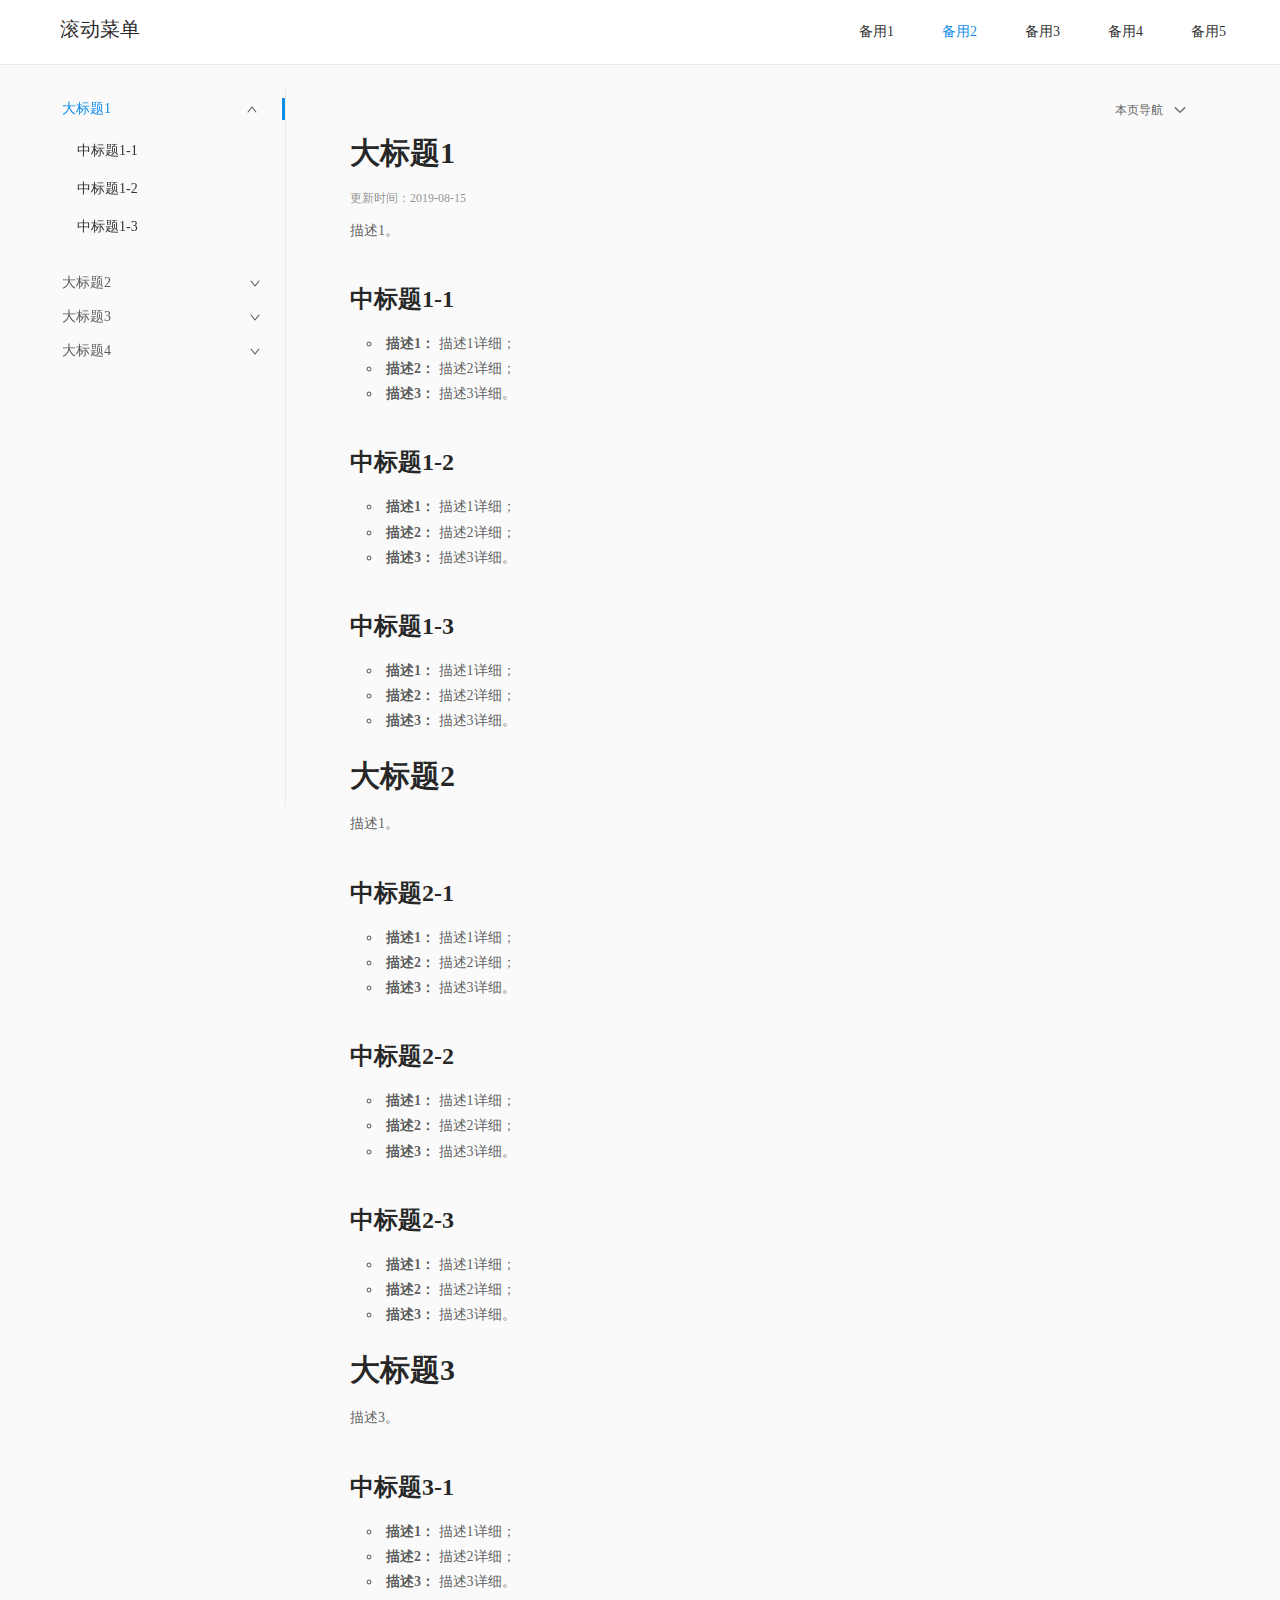
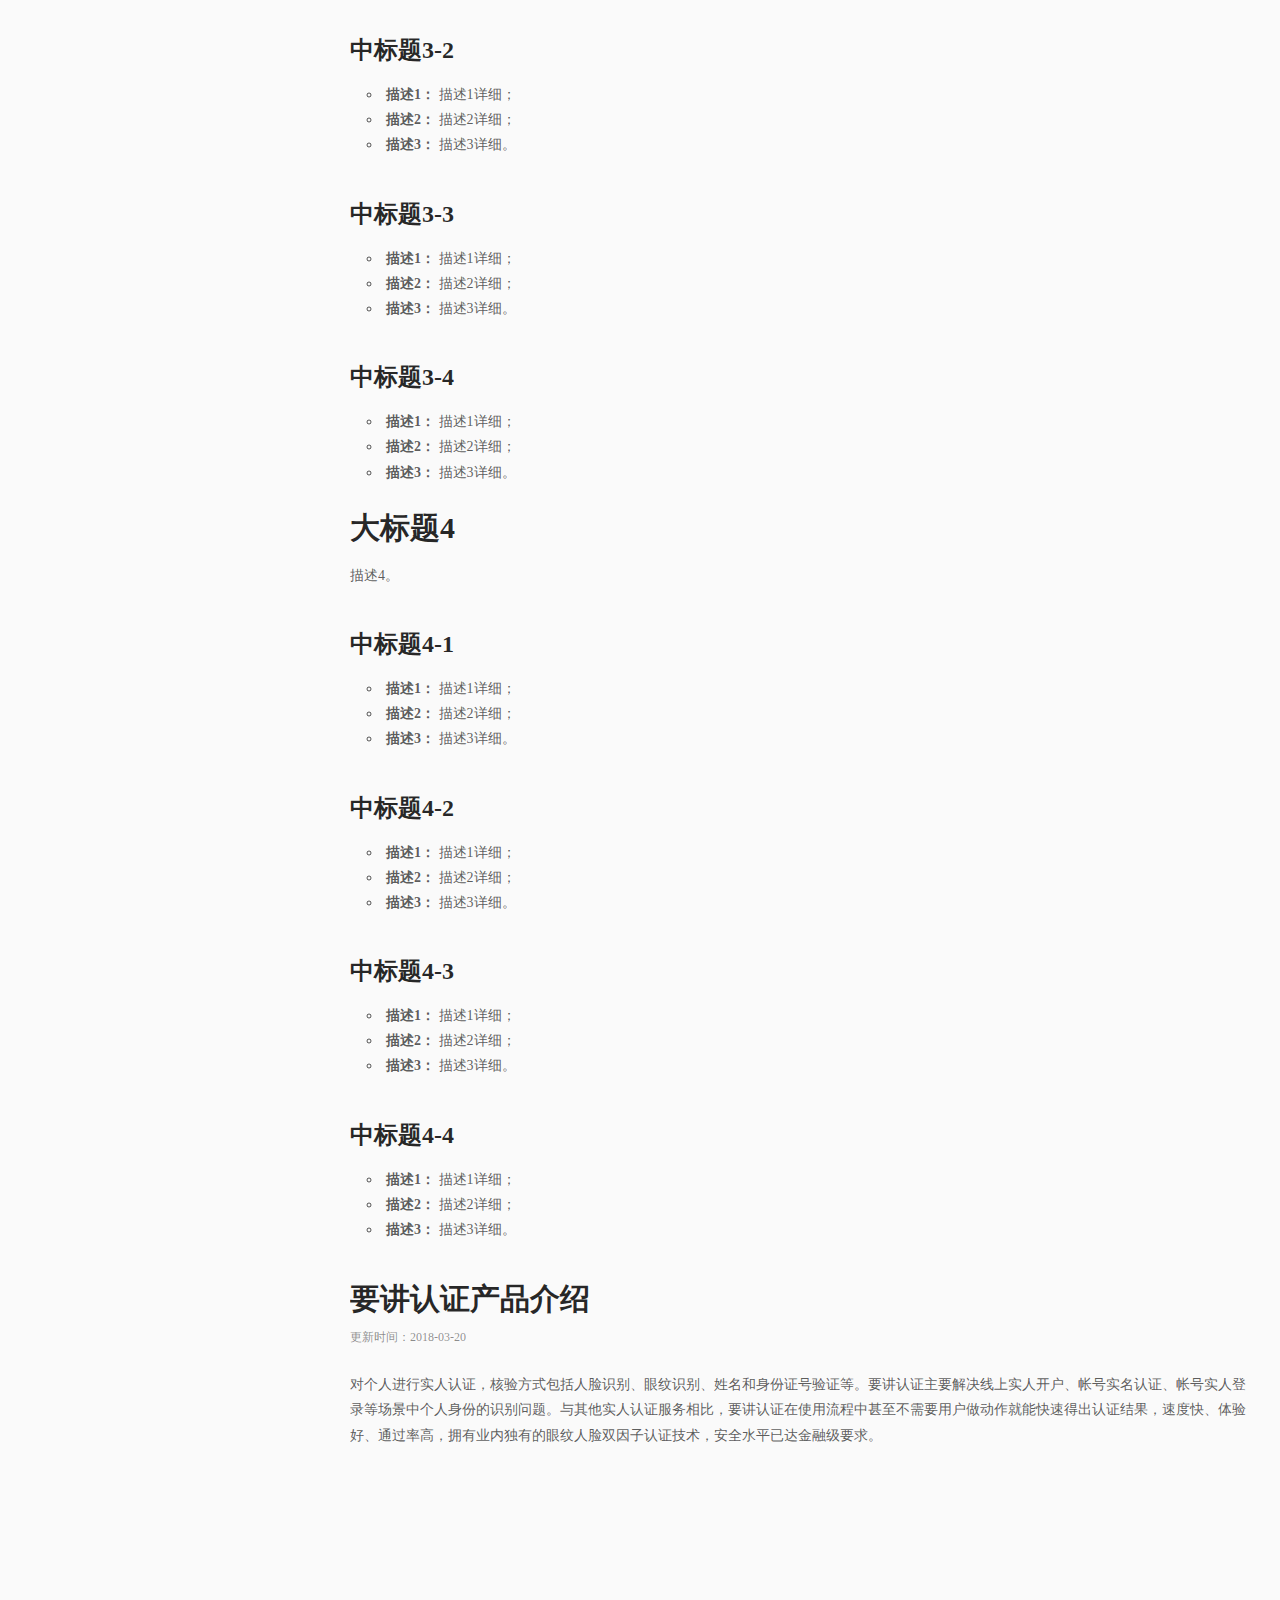
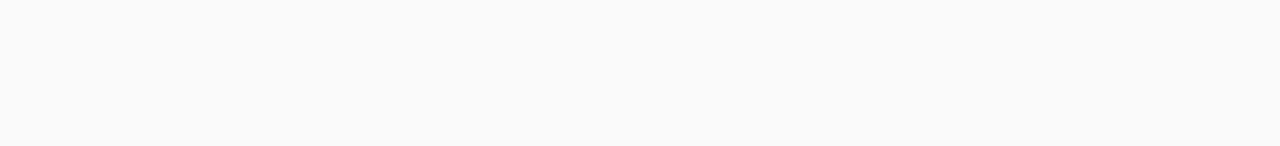
==== 锚点菜单1/index.html @ 1b4e16a3 "init version" ====
<!DOCTYPE html>
<html>

<head>
<meta charset="UTF-8">
<title></title>

<link rel="stylesheet" type="text/css" href="statics/css/style.css" />
<link rel="stylesheet" type="text/css" href="statics/css/amazeui.min.css" />
<link rel="stylesheet" type="text/css" href="statics/css/adjust.css" />

</head>

<body>
<!--顶部导航-->
<div class="page-title-fixed">
	<div class="container">
		<h1 class="logo">
			<a href="#">
				<span class="logo-name">滚动菜单</span>
			</a>
		</h1>
		<ul class="page-menus">
			<li>
				<a href="javascript:;">备用1</a>
			</li>
			<li>
				<a href="javascript:;" class="active">备用2</a>
			</li>
			<li>
				<a href="javascript:;">备用3</a>
			</li>
			<li>
				<a href="javascript:;">备用4</a>
			</li>
			<li>
				<a href="javascript:;">备用5</a>
			</li>
		</ul>
	</div>
</div>
<!--内容-->
<div class="wrapper">
	<div class="container">
		<div class="sidebar-wrapper fixed">
			<div class="sidebar" data-am-scrollspynav="{offsetTop: 120}">
				<ul class="menu-group">
					<li class="menu-item menu-item-1 active" name="p1">
						<a class=" sub-title" href="#p1">大标题1</a>
						<ul>
							<li class="menu-item menu-item-2">
								<a href="#p1-1">中标题1-1</a>
							</li>
							<li class="menu-item menu-item-2">
								<a href="#p1-2">中标题1-2</a>
							</li>
							<li class="menu-item menu-item-2">
								<a href="#p1-3">中标题1-3</a>
							</li>
						</ul>
					</li>

					<li class="menu-item menu-item-1 collapse" name="p2">
						<a class=" sub-title" href="#p2">大标题2</a>
						<ul>
							<li class="menu-item menu-item-2">
								<a href="#p2-1">中标题2-1</a>
							</li>
							<li class="menu-item menu-item-2">
								<a href="#p2-2">中标题2-2</a>
							</li>
							<li class="menu-item menu-item-2">
								<a href="#p2-3">中标题2-3</a>
							</li>
						</ul>
					</li>

					<li class="menu-item menu-item-1 collapse" name="p3">
						<a class=" sub-title" href="#p3">大标题3</a>
						<ul>
							<li class="menu-item menu-item-2">
								<a href="#p3-1">中标题3-1</a>
							</li>
							<li class="menu-item menu-item-2">
								<a href="#p3-2">中标题3-2</a>
							</li>
							<li class="menu-item menu-item-2">
								<a href="#p3-3">中标题3-3</a>
							</li>
							<li class="menu-item menu-item-2">
								<a href="#p3-4">中标题3-4</a>
							</li>
						</ul>
					</li>
					<li class="menu-item menu-item-1 collapse" name="p4">
						<a class=" sub-title" href="#p4">大标题4</a>
						<ul>
							<li class="menu-item menu-item-2">
								<a href="#p4-1">中标题4-1</a>
							</li>
							<li class="menu-item menu-item-2">
								<a href="#p4-2">中标题4-2</a>
							</li>
							<li class="menu-item menu-item-2">
								<a href="#p4-3">中标题4-3</a>
							</li>
							<li class="menu-item menu-item-2">
								<a href="#p4-4">中标题4-4</a>
							</li>
						</ul>
					</li>
				</ul>
			</div>
		</div>

		<div class="main-container">
			<div class="breadcrumb">
				<div class="breadcrumb-anchor">
					<div class="anchor-toc">
						<div class="dropdown-toc">
							<div class="dropdown-trigger">
								<span class="toc-current">本页导航</span>
								<span class="icon-down"></span>
							</div>
							<div class="dropdown-body">
								<ul>
									<li>
										<a href="javascript:;">大标题2</a>
									</li>
									<li class="toc-item-2">
										<a href="javascript:;">中标题2-1</a>
									</li>
									<li class="toc-item-2">
										<a href="javascript:;">中标题2-2</a>
									</li>
									<li class="toc-item-2">
										<a href="javascript:;">中标题2-3</a>
									</li>
									<li>
										<a href="javascript:;">大标题3</a>
									</li>
									<li>
										<a href="javascript:;">大标题4</a>
									</li>
								</ul>
							</div>
						</div>
					</div>
				</div>
			</div>

			<div>
				<span class="markdown" id="p1">
					<h1>
						大标题1
					</h1>
					<span class="metadata">更新时间：2019-08-15</span><p>
					<p>描述1。</p>
					<h2  id="p1-1">中标题1-1</h2>
					<ul>
						<li>
							<strong>描述1：</strong> 描述1详细；
						</li>
						<li>
							<strong>描述2：</strong> 描述2详细；
						</li>
						<li>
							<strong>描述3：</strong> 描述3详细。
						</li>
					</ul>
					<h2 id="p1-2">中标题1-2</h2>
					<ul>
						<li>
							<strong>描述1：</strong> 描述1详细；
						</li>
						<li>
							<strong>描述2：</strong> 描述2详细；
						</li>
						<li>
							<strong>描述3：</strong> 描述3详细。
						</li>
					</ul>
					<h2 id="p1-3">中标题1-3</h2>
					<ul>
						<li>
							<strong>描述1：</strong> 描述1详细；
						</li>
						<li>
							<strong>描述2：</strong> 描述2详细；
						</li>
						<li>
							<strong>描述3：</strong> 描述3详细。
						</li>
					</ul>
				</span>
				<span class="markdown" id="p2">
					<h1>
						<a href="#mao1" class="maodian" id="mao1"></a>大标题2
					</h1>
					<p>描述1。</p>
					<h2 id="p2-1"><a href="#mao2" class="maodian" id="mao2"></a>中标题2-1</h2>
					<ul>
						<li>
							<strong>描述1：</strong> 描述1详细；
						</li>
						<li>
							<strong>描述2：</strong> 描述2详细；
						</li>
						<li>
							<strong>描述3：</strong> 描述3详细。
						</li>
					</ul>
					<h2 id="p2-2"><a href="#mao3" class="maodian" id="mao3"></a>中标题2-2</h2>
					<ul>
						<li>
							<strong>描述1：</strong> 描述1详细；
						</li>
						<li>
							<strong>描述2：</strong> 描述2详细；
						</li>
						<li>
							<strong>描述3：</strong> 描述3详细。
						</li>
					</ul>
					<h2 id="p2-3"><a href="#mao4" class="maodian" id="mao4"></a>中标题2-3</h2>
					<ul>
						<li>
							<strong>描述1：</strong> 描述1详细；
						</li>
						<li>
							<strong>描述2：</strong> 描述2详细；
						</li>
						<li>
							<strong>描述3：</strong> 描述3详细。
						</li>
					</ul>
				</span>
				<span class="markdown" id="p3">
					<h1>
						<a href="#mao5" class="maodian" id="mao5"></a>大标题3
					</h1>
					<p>描述3。</p>
					<h2  id="p3-1">中标题3-1</h2>
					<ul>
						<li>
							<strong>描述1：</strong> 描述1详细；
						</li>
						<li>
							<strong>描述2：</strong> 描述2详细；
						</li>
						<li>
							<strong>描述3：</strong> 描述3详细。
						</li>
					</ul>
					<h2 id="p3-2">中标题3-2</h2>
					<ul>
						<li>
							<strong>描述1：</strong> 描述1详细；
						</li>
						<li>
							<strong>描述2：</strong> 描述2详细；
						</li>
						<li>
							<strong>描述3：</strong> 描述3详细。
						</li>
					</ul>
					<h2 id="p3-3">中标题3-3</h2>
					<ul>
						<li>
							<strong>描述1：</strong> 描述1详细；
						</li>
						<li>
							<strong>描述2：</strong> 描述2详细；
						</li>
						<li>
							<strong>描述3：</strong> 描述3详细。
						</li>
					</ul>
					<h2 id="p3-4">中标题3-4</h2>
					<ul>
						<li>
							<strong>描述1：</strong> 描述1详细；
						</li>
						<li>
							<strong>描述2：</strong> 描述2详细；
						</li>
						<li>
							<strong>描述3：</strong> 描述3详细。
						</li>
					</ul>
				</span>
				<span class="markdown" id="p4">
					<h1>
						<a href="#mao6" class="maodian" id="mao6"></a>大标题4
					</h1>
					<p>描述4。</p>
					<h2  id="p4-1">中标题4-1</h2>
					<ul>
						<li>
							<strong>描述1：</strong> 描述1详细；
						</li>
						<li>
							<strong>描述2：</strong> 描述2详细；
						</li>
						<li>
							<strong>描述3：</strong> 描述3详细。
						</li>
					</ul>
					<h2 id="p4-2">中标题4-2</h2>
					<ul>
						<li>
							<strong>描述1：</strong> 描述1详细；
						</li>
						<li>
							<strong>描述2：</strong> 描述2详细；
						</li>
						<li>
							<strong>描述3：</strong> 描述3详细。
						</li>
					</ul>
					<h2 id="p4-3">中标题4-3</h2>
					<ul>
						<li>
							<strong>描述1：</strong> 描述1详细；
						</li>
						<li>
							<strong>描述2：</strong> 描述2详细；
						</li>
						<li>
							<strong>描述3：</strong> 描述3详细。
						</li>
					</ul>
					<h2 id="p4-4">中标题4-4</h2>
					<ul>
						<li>
							<strong>描述1：</strong> 描述1详细；
						</li>
						<li>
							<strong>描述2：</strong> 描述2详细；
						</li>
						<li>
							<strong>描述3：</strong> 描述3详细。
						</li>
					</ul>
				</span>
				
				
				
				
				
				
				
				
				
				
				
				
				
				
			
			
			<div class="markdown">
				<h1>
					要讲认证产品介绍<span class="metadata">更新时间：2018-03-20</span>
				</h1>
				<p>对个人进行实人认证，核验方式包括人脸识别、眼纹识别、姓名和身份证号验证等。要讲认证主要解决线上实人开户、帐号实名认证、帐号实人登录等场景中个人身份的识别问题。与其他实人认证服务相比，要讲认证在使用流程中甚至不需要用户做动作就能快速得出认证结果，速度快、体验好、通过率高，拥有业内独有的眼纹人脸双因子认证技术，安全水平已达金融级要求。</p>
			</div>
		</div>
	</div>
	
	<!--图片弹窗-->
	<div class="imgtc">
		<img src=""/>
	</div>
	
</div>

<script src="statics/js/jquery-1.11.0.js" type="text/javascript" charset="utf-8"></script>
<script src="statics/js/amazeui.min.js" type="text/javascript" charset="utf-8"></script>
<script type="text/javascript">
	$(function() {
		//左侧菜单
		var h = 0;
		$('.menu-item-1 .sub-title').click(function() {
			var obj = $(this);
			$(this).parent().toggleClass('active collapse');
			$('.menu-item-1').each(function() {
				h += $(this).height();
			})
			//给菜单赋值高度
			$('.sidebar').css({
				"height": h
			});
			h = 0;
			
			$('.menu-item-1').each(function() {
				if(obj.parent().attr("name") != $(this).attr("name")) {
					$(this).removeClass("active");
					$(this).addClass("collapse");
				}
			})
		})
		//右上角鼠标悬浮触发下拉
		$('.dropdown-toc').hover(function() {
			$('.dropdown-body').toggle();
		})
		//滚动监听
		var leg = $('.maodian').length;
		$(window).scroll(function() {
			$('.imgtc').hide(); //滚动后图片放大隐藏
			var sh = $(window).scrollTop()
			//右上悬浮
			sh > 86 ? $('.anchor-toc').addClass('fixed') : $('.anchor-toc').removeClass('fixed');
			//循环遍历锚点
			for(i = 1; i <= leg; i++) {
				if($("#mao" + i).offset().top-140 <= sh) {
					$('.maodian').removeClass('active');
					$('#mao' + i).addClass("active");
					$('.toc-current').text($('#mao'+i).parent().text());
					$('.dropdown-body ul li').removeClass('active').eq(i-1).addClass('active');
				}
				
			}
			sh < 140?$('.toc-current').text("本页导航"):"";
		})
		//右上角点击
		$('.dropdown-body ul li').click(function(){
			var jt = $(this).index();
			$(window).scrollTop($('.maodian').eq(jt).offset().top-140);
		})
		//图片放大
		$('img').click(function(){
			var img = $(this).attr('src');
			$('.imgtc').show().find('img').attr('src',img);
		})
		$('.imgtc').click(function(){
			$(this).toggle();
		})
	})
</script>

</body>

</html>
---- 锚点菜单1/statics/css/style.css ----
@charset "utf-8";

*{margin:0;padding:0;box-sizing:border-box}
body{color:rgba(0,0,0,.65);font-size:14px;line-height:1.8;font-family:"微软雅黑";background:#FAFAFA}
a{text-decoration:none;color:#108EE9}
a:hover{color:#108EE9!important;cursor:pointer}
em{font-style:normal}
ul{list-style:none}
h1,h2,h3,h4,h5,h6{margin-bottom:1em;color:rgba(0,0,0,.85)}
@font-face{font-family:'iconfont';src:url('font/iconfont.woff') format('woff')}
/*顶部导航*/
.page-title-fixed{position:fixed;top:0;background:#FFF;width:100%;z-index:9999;left:0;right:0;border-bottom:1px solid #E9E9E9}
.page-title-fixed .logo{float:left;margin:0;padding:16px 0;height:64px;line-height:26px;font-weight:normal}
.page-title-fixed .logo>a{color:rgba(0,0,0,.85)}
.page-title-fixed .logo-name{margin-left:30px;font-size:20px}
.page-title-fixed .page-menus{float:right;position:relative}
.page-title-fixed .page-menus li{float:left}
.page-title-fixed .page-menus li a{display:block;padding:18px 24px;font-size:14px;line-height:2;color:rgba(0,0,0,.85)}
.page-title-fixed .page-menus li .active{color:#108EE9}
.page-title-fixed .page-menus li .am-active{color:#108EE9}
/*内容*/
.wrapper{padding-top:86px}
.container{
	width:100%;
	/*max-width:1300px;*/
	margin:0 auto;
	padding:0 30px
}
/*左侧菜单*/
.sidebar-wrapper{position:absolute;top:0;z-index:99;width:256px;border-right:1px solid #E9E9E9}
.sidebar-wrapper.fixed{position:fixed;top:86px;height:80%;overflow-y:auto}
.sidebar{padding:0}
.sidebar .menu-group{margin-left:-12px}
.menu-item{padding-left:44px;font-size:14px;line-height:28px}
.menu-item .sub-title{position:relative;padding-right:64px;margin:4px 0;font-size:14px;font-weight:normal;color:rgba(0,0,0,.65);white-space:nowrap;overflow:hidden;text-overflow:ellipsis;cursor:pointer}
.menu-item .sub-title:after{content:'\ee4e';font-family:"iconfont";font-size:12px;line-height:1;color:#555;position:absolute;top:50%;right:44px;margin-top:-6px;transform:rotate(180deg);transition:all .15s ease}
.menu-item.collapse .sub-title:after{margin-top:-5px;transform:rotate(0)}
.menu-item .sub-title:hover:after{color:#108EE9}
.menu-item .active{color:#108EE9;border-right:3px solid #108EE9}
.menu-item .am-active{color:#108EE9;border-right:3px solid #108EE9}
.menu-item a{padding-right:36px;font-size:14px;line-height:22px;display:block;color:inherit}
.menu-item .sub-title{margin:0;padding-right:36px}
.menu-item .sub-title:after{right:24px}
.menu-item-1{padding-top:12px}
.menu-item-1 ul{display:none;margin-top:12px}
.menu-item-1.active ul{display:block}
.menu-item-1.am-active ul{display:block}
.menu-item-2{padding-top:8px;padding-bottom:8px;padding-left:15px;font-size:14px;line-height:28px}
.main-container{position:relative;margin-left:256px;padding:0 0 0 64px}
/*右侧上面的面包屑*/
.breadcrumb{position:relative;z-index:9;top:0;right:0;left:0;height:48px;background:none;font-size:14px;line-height:48px;color:rgba(0,0,0,.45)}
@media screen and (max-width: 2000px) {
	.breadcrumb .anchor-toc{float:left;width:100%;text-align:right;position:absolute;top:0px;margin-left: -64px;background-color:transparent}
}
@media screen and (max-width: 1000px) {
	.breadcrumb .anchor-toc{width:80%;text-align:right;position:fixed;top:65px;background-color:rgba(250,250,250,0.95)}
}
.breadcrumb .anchor-toc.fixed{width:80%;text-align:right;position:fixed;top:65px;background-color:rgba(250,250,250,0.95)}
/*面包屑下拉*/
.dropdown-toc{position:relative;float:right;width:240px}
.dropdown-toc .dropdown-trigger{padding-right:0;position:relative;display:inline-block;font-size:12px;color:rgba(0,0,0,0.65);cursor:pointer;line-height:30px;color:rgba(0,0,0,0.65);font-size:12px}
.dropdown-toc .dropdown-trigger .toc-current{display:inline-block;vertical-align:top;overflow:hidden;text-overflow:ellipsis;white-space:nowrap;max-width:200px;margin-right:8px}
.dropdown-toc .dropdown-trigger .icon-down{display:inline-block;vertical-align:middle;width:12px;height:14px;background:url(../images/arrow.svg) 0% 0% / 100% no-repeat;opacity:0.6}
.dropdown-toc .dropdown-body{position:absolute;z-index:6;top:100%;right:0px;background-color:rgb(255,255,255);width:100%;min-width:160px;border:1px solid rgb(231,231,231);box-shadow:rgba(0,0,0,0.1) 0px 1px 3px;padding:10px 0px;max-height:300px;overflow:auto;text-align:left;display:none}
.dropdown-toc .dropdown-body li a{display:block;padding:0px 16px;font-size:12px;line-height:24px;color:rgba(0,0,0,0.65);white-space:nowrap;max-width:240px;overflow:hidden;text-overflow:ellipsis}
.dropdown-toc .dropdown-body li.toc-item-2 a{padding:0px 16px 0px 32px}
.dropdown-toc .dropdown-body li.active a{color:#108EE9}
.dropdown-toc .dropdown-body li.am-active a{color:#108EE9}
/*右侧主体内容*/
.markdown{padding:14px 0;min-height:480px;overflow:hidden;font-size:14px;line-height:1.8;color:rgba(0,0,0,.65)}
.markdown>h1{margin-top:0px;font-size:30px;line-height:38px}
.markdown .metadata{display:block;float:none;text-align:left;font-size:12px;color:rgba(0,0,0,.45);font-weight:normal}
.markdown h2{margin-top:40px;font-size:24px;line-height:32px}
.markdown h3{margin-top:32px;font-size:16px;line-height:24px}
.markdown h6{color:rgba(0,0,0,.65)}
.markdown p{margin:0 0 8px;color:rgba(0,0,0,.65)}
.markdown ul{margin-left:16px;margin-bottom:24px}
.markdown ul>li{list-style:circle}
.markdown>ul li{margin-left:16px;padding-left:4px}
.markdown>ul li>p{margin:8px 0}
.markdown img{display:block;max-width:100%;height:auto;cursor:zoom-in;margin:8px 0 16px}
.miniapp-wrapper .markdown img{max-width:600px;border:6px solid #F7F7F7;border-radius:4px}
.markdown table{border-collapse:collapse;border-spacing:0;empty-cells:show;vertical-align:top;width:100%;overflow-x:auto;overflow-y:hidden;-webkit-overflow-scrolling:touch;margin:12px 0 24px}
.markdown table td{padding:8px 12px;font-size:12px;text-align:left;word-break:break-word;word-wrap:break-word;min-width:100px}
.markdown table tbody td{border:1px solid #F0F3F6}
/*图片弹窗*/
.imgtc{position: fixed;width: 100%;height: 100%;overflow: hidden;text-align: center;top: 66px;left: 0;display: none;z-index: 111;background: rgba(255,255,255,.8);}
.imgtc img{width: auto;max-width: 100%;height: auto;position: absolute;left: 50%;top: 50%;transform: translate(-50%,-50%);}
---- 锚点菜单1/statics/css/adjust.css ----
body {
	font-family: "微软雅黑";
	background: #FAFAFA;
	font-size: 14px;
}

ol, ul {
    padding-left: 0px;
}

*+address, *+blockquote, *+dl, *+fieldset, *+figure, *+hr, *+ol, *+p, *+pre, *+ul {
    margin-top: 0px;
}

address, blockquote, dl, fieldset, figure, hr, ol, p, pre, ul {
    margin: 0px;
}

a:focus, a:hover {
    color: black;
}
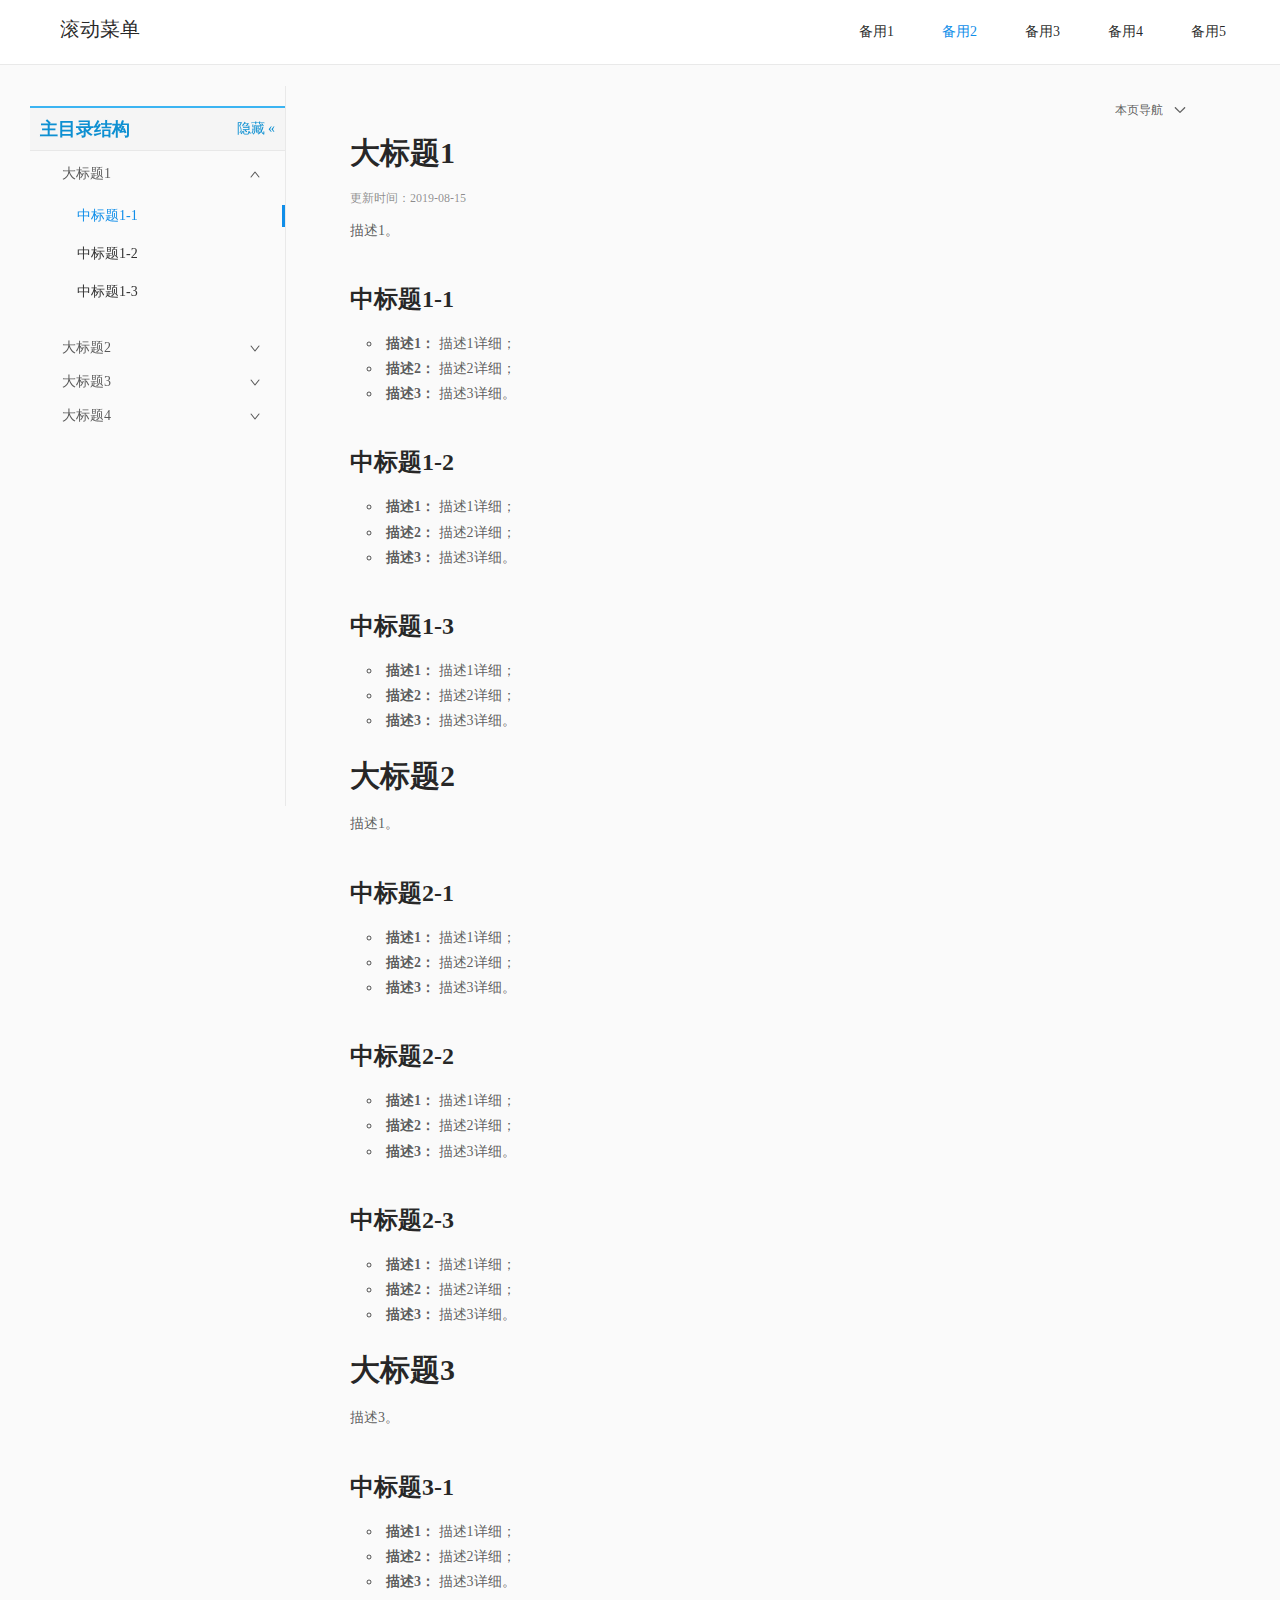
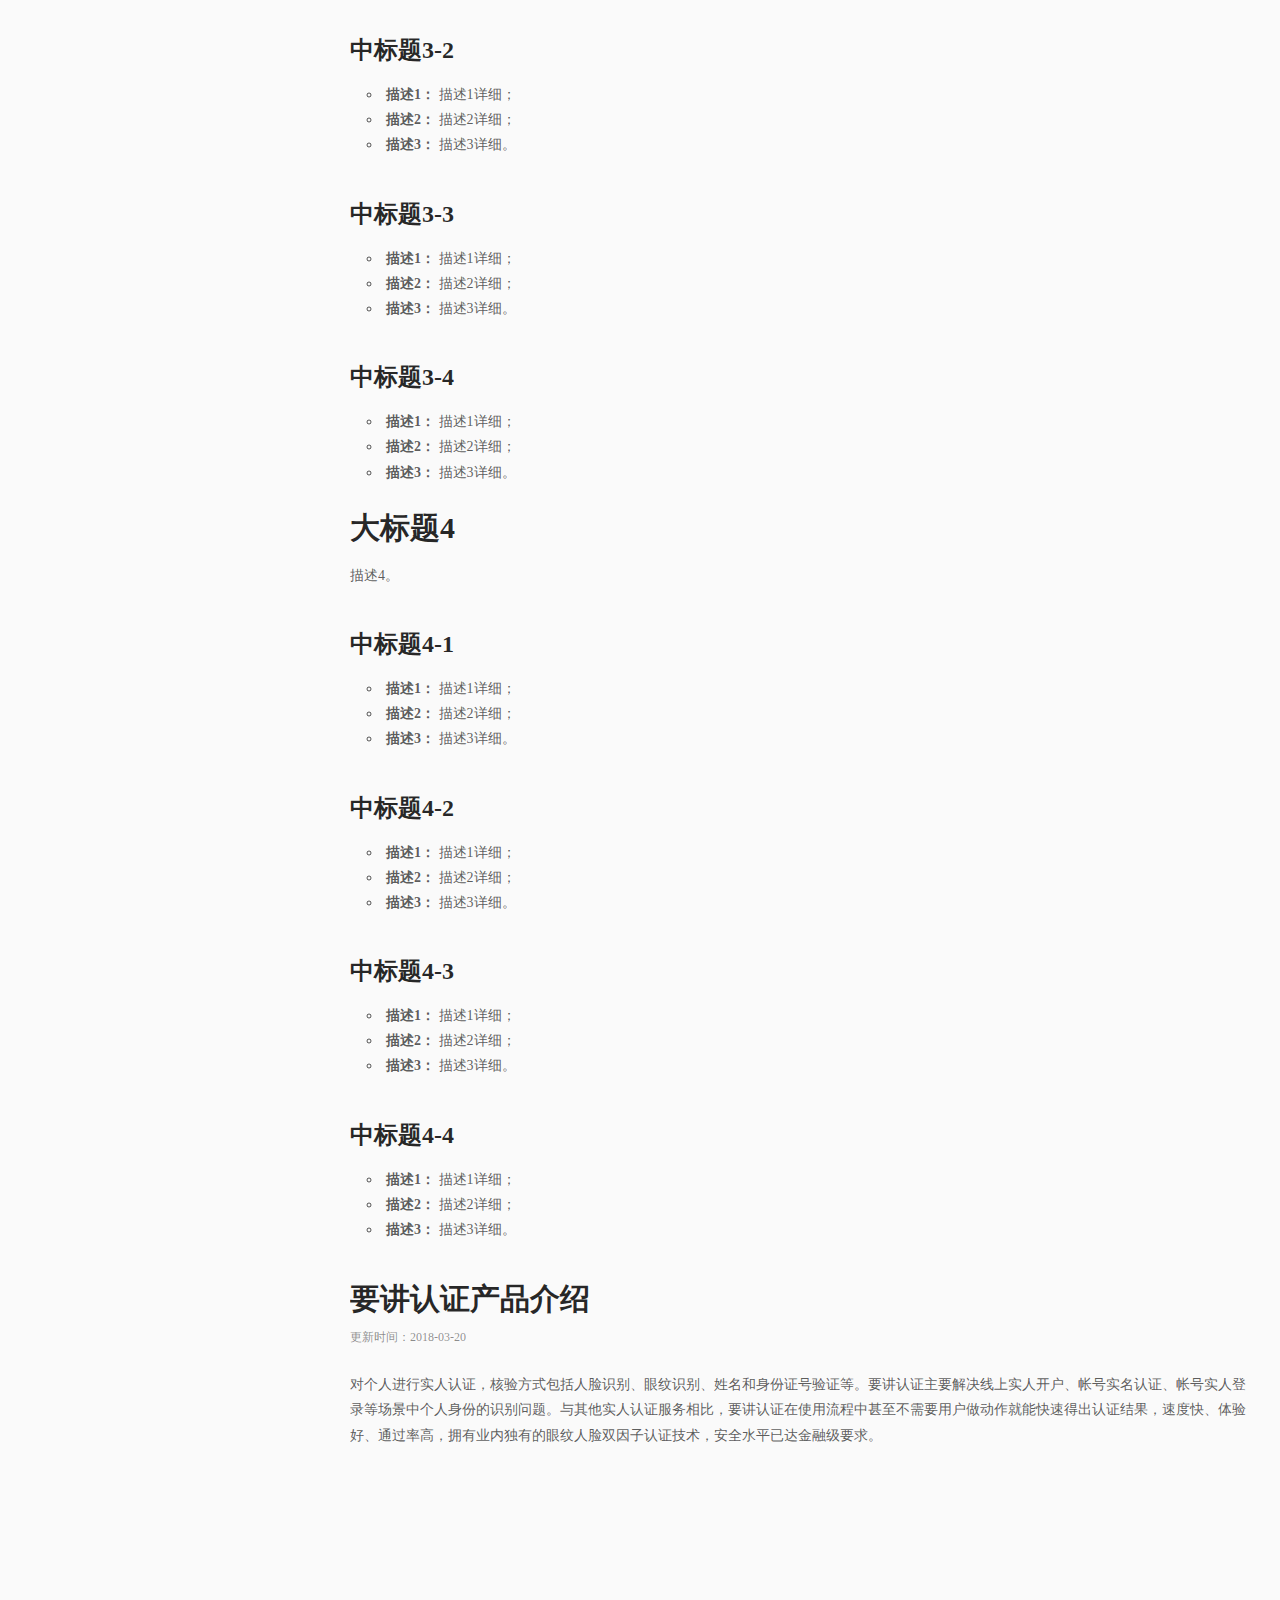
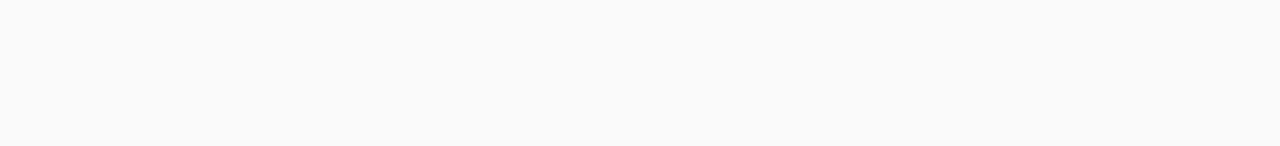
==== commit 7a86ddb9: "update menu" ====
--- a/锚点菜单1/index.html
+++ b/锚点菜单1/index.html
@@ -44,9 +44,18 @@
 	<div class="container">
 		<div class="sidebar-wrapper fixed">
 			<div class="sidebar" data-am-scrollspynav="{offsetTop: 120}">
+				<div data-am-widget="titlebar" class="am-titlebar am-titlebar-multi">
+					<h2 class="am-titlebar-title">主目录结构</h2>
+					<nav class="am-titlebar-nav">
+						<a href="#more" class="">隐藏 &laquo;</a>
+					</nav>
+				</div>
+			
+			
+			
 				<ul class="menu-group">
-					<li class="menu-item menu-item-1 active" name="p1">
-						<a class=" sub-title" href="#p1">大标题1</a>
+					<li class="menu-item menu-item-1 active " name="p1">
+						<a class=" sub-title" href="javascript:;">大标题1</a>
 						<ul>
 							<li class="menu-item menu-item-2">
 								<a href="#p1-1">中标题1-1</a>
@@ -61,7 +70,7 @@
 					</li>
 
 					<li class="menu-item menu-item-1 collapse" name="p2">
-						<a class=" sub-title" href="#p2">大标题2</a>
+						<a class=" sub-title" href="javascript:;">大标题2</a>
 						<ul>
 							<li class="menu-item menu-item-2">
 								<a href="#p2-1">中标题2-1</a>
@@ -76,7 +85,7 @@
 					</li>
 
 					<li class="menu-item menu-item-1 collapse" name="p3">
-						<a class=" sub-title" href="#p3">大标题3</a>
+						<a class=" sub-title" href="javascript:;">大标题3</a>
 						<ul>
 							<li class="menu-item menu-item-2">
 								<a href="#p3-1">中标题3-1</a>
@@ -93,7 +102,7 @@
 						</ul>
 					</li>
 					<li class="menu-item menu-item-1 collapse" name="p4">
-						<a class=" sub-title" href="#p4">大标题4</a>
+						<a class=" sub-title" href="javascript:;">大标题4</a>
 						<ul>
 							<li class="menu-item menu-item-2">
 								<a href="#p4-1">中标题4-1</a>
@@ -149,8 +158,8 @@
 				</div>
 			</div>
 
-			<div>
-				<span class="markdown" id="p1">
+			<div class="mainBody">
+				<span class="markdown">
 					<h1>
 						大标题1
 					</h1>
@@ -193,7 +202,7 @@
 						</li>
 					</ul>
 				</span>
-				<span class="markdown" id="p2">
+				<span class="markdown">
 					<h1>
 						<a href="#mao1" class="maodian" id="mao1"></a>大标题2
 					</h1>
@@ -235,7 +244,7 @@
 						</li>
 					</ul>
 				</span>
-				<span class="markdown" id="p3">
+				<span class="markdown">
 					<h1>
 						<a href="#mao5" class="maodian" id="mao5"></a>大标题3
 					</h1>
@@ -289,7 +298,7 @@
 						</li>
 					</ul>
 				</span>
-				<span class="markdown" id="p4">
+				<span class="markdown">
 					<h1>
 						<a href="#mao6" class="maodian" id="mao6"></a>大标题4
 					</h1>
@@ -377,68 +386,7 @@
 
 <script src="statics/js/jquery-1.11.0.js" type="text/javascript" charset="utf-8"></script>
 <script src="statics/js/amazeui.min.js" type="text/javascript" charset="utf-8"></script>
-<script type="text/javascript">
-	$(function() {
-		//左侧菜单
-		var h = 0;
-		$('.menu-item-1 .sub-title').click(function() {
-			var obj = $(this);
-			$(this).parent().toggleClass('active collapse');
-			$('.menu-item-1').each(function() {
-				h += $(this).height();
-			})
-			//给菜单赋值高度
-			$('.sidebar').css({
-				"height": h
-			});
-			h = 0;
-			
-			$('.menu-item-1').each(function() {
-				if(obj.parent().attr("name") != $(this).attr("name")) {
-					$(this).removeClass("active");
-					$(this).addClass("collapse");
-				}
-			})
-		})
-		//右上角鼠标悬浮触发下拉
-		$('.dropdown-toc').hover(function() {
-			$('.dropdown-body').toggle();
-		})
-		//滚动监听
-		var leg = $('.maodian').length;
-		$(window).scroll(function() {
-			$('.imgtc').hide(); //滚动后图片放大隐藏
-			var sh = $(window).scrollTop()
-			//右上悬浮
-			sh > 86 ? $('.anchor-toc').addClass('fixed') : $('.anchor-toc').removeClass('fixed');
-			//循环遍历锚点
-			for(i = 1; i <= leg; i++) {
-				if($("#mao" + i).offset().top-140 <= sh) {
-					$('.maodian').removeClass('active');
-					$('#mao' + i).addClass("active");
-					$('.toc-current').text($('#mao'+i).parent().text());
-					$('.dropdown-body ul li').removeClass('active').eq(i-1).addClass('active');
-				}
-				
-			}
-			sh < 140?$('.toc-current').text("本页导航"):"";
-		})
-		//右上角点击
-		$('.dropdown-body ul li').click(function(){
-			var jt = $(this).index();
-			$(window).scrollTop($('.maodian').eq(jt).offset().top-140);
-		})
-		//图片放大
-		$('img').click(function(){
-			var img = $(this).attr('src');
-			$('.imgtc').show().find('img').attr('src',img);
-		})
-		$('.imgtc').click(function(){
-			$(this).toggle();
-		})
-	})
-</script>
-
+<script src="statics/js/menu.js" type="text/javascript" charset="utf-8"></script>
 </body>
 
 </html>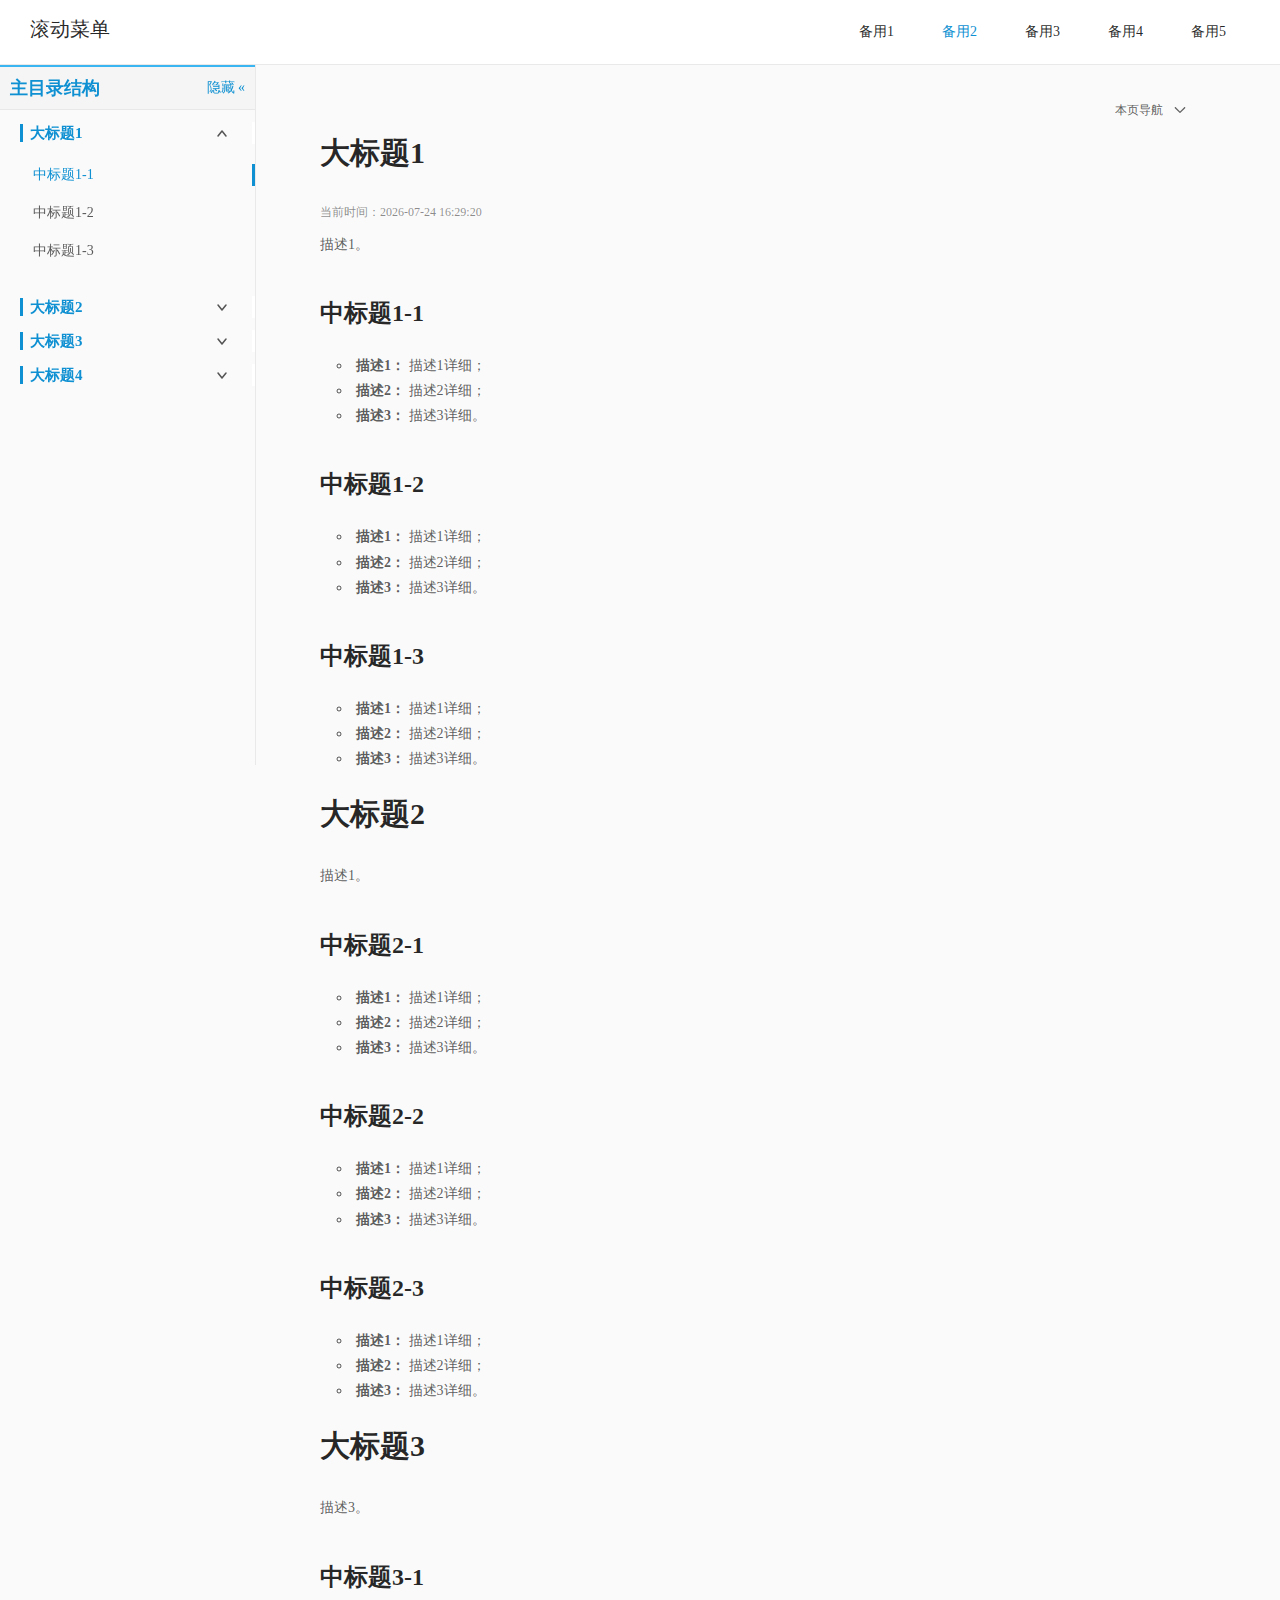
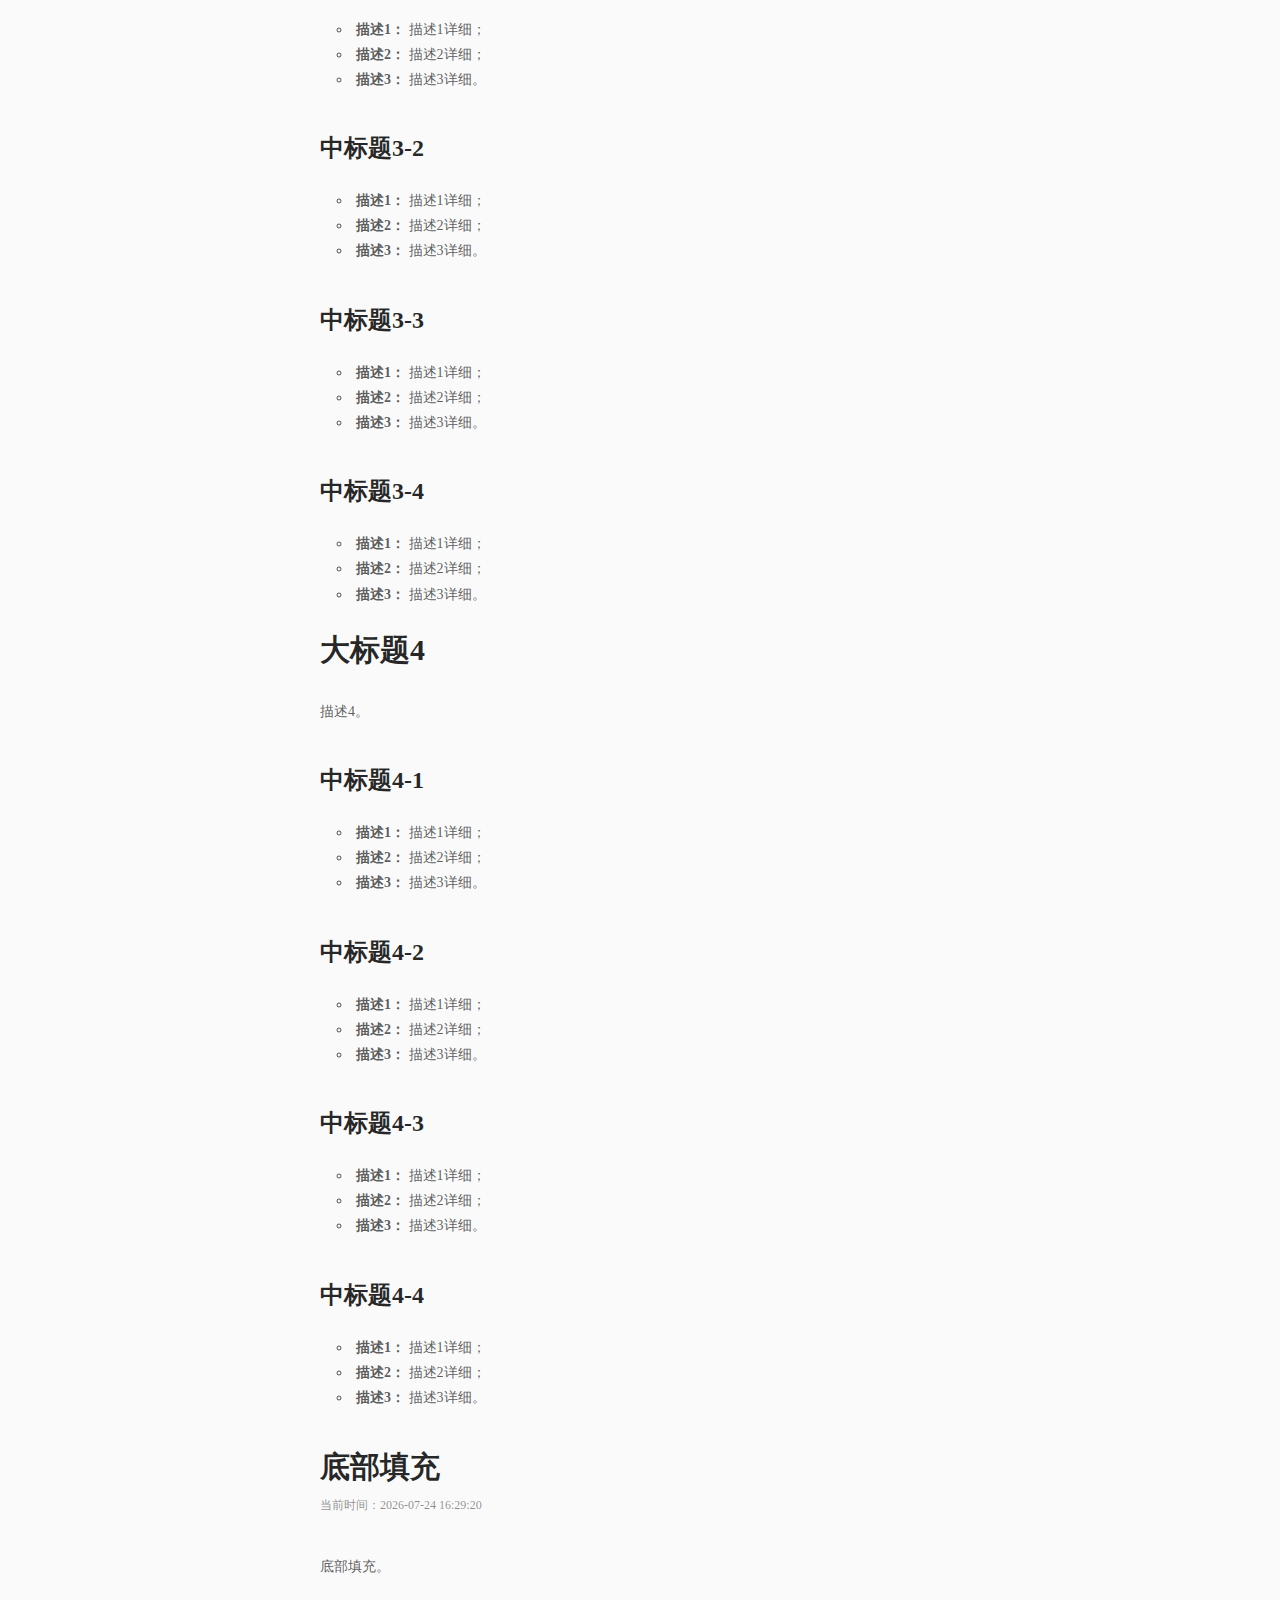
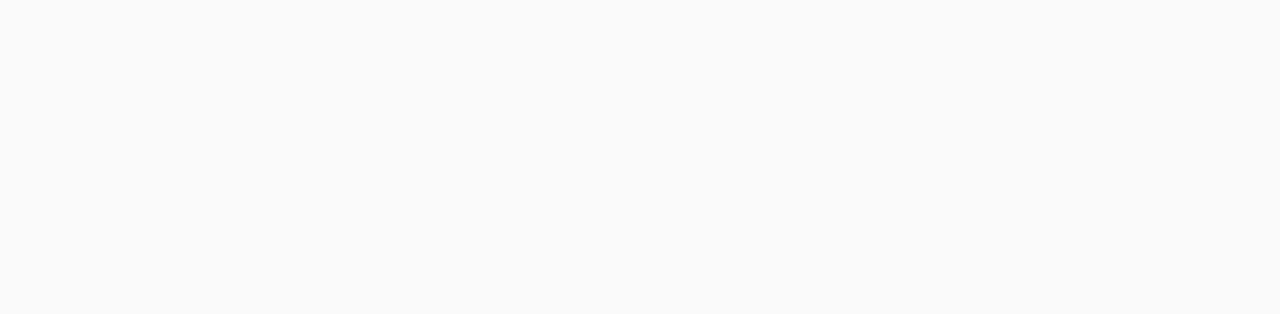
==== commit 4250e2b6: "menu layout design first confirm version commit" ====
--- a/锚点菜单1/index.html
+++ b/锚点菜单1/index.html
@@ -5,9 +5,9 @@
 <meta charset="UTF-8">
 <title></title>
 
-<link rel="stylesheet" type="text/css" href="statics/css/style.css" />
 <link rel="stylesheet" type="text/css" href="statics/css/amazeui.min.css" />
 <link rel="stylesheet" type="text/css" href="statics/css/adjust.css" />
+<link rel="stylesheet" type="text/css" href="statics/css/style.css" />
 
 </head>
 
@@ -47,24 +47,21 @@
 				<div data-am-widget="titlebar" class="am-titlebar am-titlebar-multi">
 					<h2 class="am-titlebar-title">主目录结构</h2>
 					<nav class="am-titlebar-nav">
-						<a href="#more" class="">隐藏 &laquo;</a>
+						<a href="javascript:;" class="menu-top active">隐藏 &laquo;</a>
 					</nav>
 				</div>
-			
-			
-			
 				<ul class="menu-group">
 					<li class="menu-item menu-item-1 active " name="p1">
-						<a class=" sub-title" href="javascript:;">大标题1</a>
+						<a class="sub-title" href="javascript:;">大标题1</a>
 						<ul>
 							<li class="menu-item menu-item-2">
-								<a href="#p1-1">中标题1-1</a>
-							</li>
-							<li class="menu-item menu-item-2">
-								<a href="#p1-2">中标题1-2</a>
-							</li>
-							<li class="menu-item menu-item-2">
-								<a href="#p1-3">中标题1-3</a>
+								<a href="#p1-1" class="sub-link">中标题1-1</a>
+							</li>
+							<li class="menu-item menu-item-2">
+								<a href="#p1-2" class="sub-link">中标题1-2</a>
+							</li>
+							<li class="menu-item menu-item-2">
+								<a href="#p1-3" class="sub-link">中标题1-3</a>
 							</li>
 						</ul>
 					</li>
@@ -73,13 +70,13 @@
 						<a class=" sub-title" href="javascript:;">大标题2</a>
 						<ul>
 							<li class="menu-item menu-item-2">
-								<a href="#p2-1">中标题2-1</a>
-							</li>
-							<li class="menu-item menu-item-2">
-								<a href="#p2-2">中标题2-2</a>
-							</li>
-							<li class="menu-item menu-item-2">
-								<a href="#p2-3">中标题2-3</a>
+								<a href="#p2-1" class="sub-link">中标题2-1</a>
+							</li>
+							<li class="menu-item menu-item-2">
+								<a href="#p2-2" class="sub-link">中标题2-2</a>
+							</li>
+							<li class="menu-item menu-item-2">
+								<a href="#p2-3" class="sub-link">中标题2-3</a>
 							</li>
 						</ul>
 					</li>
@@ -88,16 +85,16 @@
 						<a class=" sub-title" href="javascript:;">大标题3</a>
 						<ul>
 							<li class="menu-item menu-item-2">
-								<a href="#p3-1">中标题3-1</a>
-							</li>
-							<li class="menu-item menu-item-2">
-								<a href="#p3-2">中标题3-2</a>
-							</li>
-							<li class="menu-item menu-item-2">
-								<a href="#p3-3">中标题3-3</a>
-							</li>
-							<li class="menu-item menu-item-2">
-								<a href="#p3-4">中标题3-4</a>
+								<a href="#p3-1" class="sub-link">中标题3-1</a>
+							</li>
+							<li class="menu-item menu-item-2">
+								<a href="#p3-2" class="sub-link">中标题3-2</a>
+							</li>
+							<li class="menu-item menu-item-2">
+								<a href="#p3-3" class="sub-link">中标题3-3</a>
+							</li>
+							<li class="menu-item menu-item-2">
+								<a href="#p3-4" class="sub-link">中标题3-4</a>
 							</li>
 						</ul>
 					</li>
@@ -105,16 +102,16 @@
 						<a class=" sub-title" href="javascript:;">大标题4</a>
 						<ul>
 							<li class="menu-item menu-item-2">
-								<a href="#p4-1">中标题4-1</a>
-							</li>
-							<li class="menu-item menu-item-2">
-								<a href="#p4-2">中标题4-2</a>
-							</li>
-							<li class="menu-item menu-item-2">
-								<a href="#p4-3">中标题4-3</a>
-							</li>
-							<li class="menu-item menu-item-2">
-								<a href="#p4-4">中标题4-4</a>
+								<a href="#p4-1" class="sub-link">中标题4-1</a>
+							</li>
+							<li class="menu-item menu-item-2">
+								<a href="#p4-2" class="sub-link">中标题4-2</a>
+							</li>
+							<li class="menu-item menu-item-2">
+								<a href="#p4-3" class="sub-link">中标题4-3</a>
+							</li>
+							<li class="menu-item menu-item-2">
+								<a href="#p4-4" class="sub-link">中标题4-4</a>
 							</li>
 						</ul>
 					</li>
@@ -163,7 +160,7 @@
 					<h1>
 						大标题1
 					</h1>
-					<span class="metadata">更新时间：2019-08-15</span><p>
+					<span class="metadata">当前时间：<span class="show-time"></span></span><p>
 					<p>描述1。</p>
 					<h2  id="p1-1">中标题1-1</h2>
 					<ul>
@@ -352,27 +349,12 @@
 						</li>
 					</ul>
 				</span>
-				
-				
-				
-				
-				
-				
-				
-				
-				
-				
-				
-				
-				
-				
-			
-			
+			</div>
 			<div class="markdown">
 				<h1>
-					要讲认证产品介绍<span class="metadata">更新时间：2018-03-20</span>
+					底部填充<span class="metadata">当前时间：<span class="show-time"></span></span>
 				</h1>
-				<p>对个人进行实人认证，核验方式包括人脸识别、眼纹识别、姓名和身份证号验证等。要讲认证主要解决线上实人开户、帐号实名认证、帐号实人登录等场景中个人身份的识别问题。与其他实人认证服务相比，要讲认证在使用流程中甚至不需要用户做动作就能快速得出认证结果，速度快、体验好、通过率高，拥有业内独有的眼纹人脸双因子认证技术，安全水平已达金融级要求。</p>
+				<p>底部填充。</p>
 			</div>
 		</div>
 	</div>
--- a/锚点菜单1/statics/css/style.css
+++ b/锚点菜单1/statics/css/style.css
@@ -2,8 +2,8 @@
 
 *{margin:0;padding:0;box-sizing:border-box}
 body{color:rgba(0,0,0,.65);font-size:14px;line-height:1.8;font-family:"微软雅黑";background:#FAFAFA}
-a{text-decoration:none;color:#108EE9}
-a:hover{color:#108EE9!important;cursor:pointer}
+a{text-decoration:none;color:#0e90d2}
+a:hover{color:#0e90d2!important;cursor:pointer}
 em{font-style:normal}
 ul{list-style:none}
 h1,h2,h3,h4,h5,h6{margin-bottom:1em;color:rgba(0,0,0,.85)}
@@ -16,37 +16,69 @@
 .page-title-fixed .page-menus{float:right;position:relative}
 .page-title-fixed .page-menus li{float:left}
 .page-title-fixed .page-menus li a{display:block;padding:18px 24px;font-size:14px;line-height:2;color:rgba(0,0,0,.85)}
-.page-title-fixed .page-menus li .active{color:#108EE9}
-.page-title-fixed .page-menus li .am-active{color:#108EE9}
+.page-title-fixed .page-menus li .active{color:#0e90d2}
+.page-title-fixed .page-menus li .am-active{color:#0e90d2}
 /*内容*/
 .wrapper{padding-top:86px}
 .container{
 	width:100%;
 	/*max-width:1300px;*/
 	margin:0 auto;
-	padding:0 30px
+	padding:0px 30px 0px 0px;
 }
+/*主菜单标题*/
+
 /*左侧菜单*/
-.sidebar-wrapper{position:absolute;top:0;z-index:99;width:256px;border-right:1px solid #E9E9E9}
-.sidebar-wrapper.fixed{position:fixed;top:86px;height:80%;overflow-y:auto}
+.sidebar-wrapper{
+	position:absolute;
+	top:0;
+	z-index:99;
+	width:256px;
+	border-right:1px solid #E9E9E9;
+	left:0px;
+	-webkit-transition: all 1s ease-out;
+    -moz-transition: all 1s ease-out;
+    -ms-transition: all 1s ease-out;
+    -o-transition: all 1s ease-out;
+    transition: all 1s ease-out;
+}
+.sidebar-wrapper.fixed{position:fixed;top:45px;height:80%;overflow-y:auto}
 .sidebar{padding:0}
-.sidebar .menu-group{margin-left:-12px}
-.menu-item{padding-left:44px;font-size:14px;line-height:28px}
+.sidebar .menu-group{
+	margin-left:-12px;
+	opacity:1
+	-webkit-transition: all 1s ease-out;
+    -moz-transition: all 1s ease-out;
+    -ms-transition: all 1s ease-out;
+    -o-transition: all 1s ease-out;
+    transition: all 1s ease-out;
+}
+.menu-item{padding-left:20px;font-size:14px;line-height:28px}
 .menu-item .sub-title{position:relative;padding-right:64px;margin:4px 0;font-size:14px;font-weight:normal;color:rgba(0,0,0,.65);white-space:nowrap;overflow:hidden;text-overflow:ellipsis;cursor:pointer}
-.menu-item .sub-title:after{content:'\ee4e';font-family:"iconfont";font-size:12px;line-height:1;color:#555;position:absolute;top:50%;right:44px;margin-top:-6px;transform:rotate(180deg);transition:all .15s ease}
+.menu-item .sub-title:after{content:'\ee4e';font-family:"iconfont";font-size:12px;line-height:1;color:#555;position:absolute;top:50%;right:4px;margin-top:-6px;transform:rotate(180deg);transition:all .15s ease}
 .menu-item.collapse .sub-title:after{margin-top:-5px;transform:rotate(0)}
-.menu-item .sub-title:hover:after{color:#108EE9}
-.menu-item .active{color:#108EE9;border-right:3px solid #108EE9}
-.menu-item .am-active{color:#108EE9;border-right:3px solid #108EE9}
+.menu-item .sub-title:hover:after{color:#0e90d2}
+.menu-item .active{color:#0e90d2;border-right:3px solid #0e90d2}
+.menu-item .am-active{color:#0e90d2;border-right:3px solid #0e90d2 !important}
 .menu-item a{padding-right:36px;font-size:14px;line-height:22px;display:block;color:inherit}
-.menu-item .sub-title{margin:0;padding-right:36px}
+.menu-item .sub-title{margin:0;padding-right:36px;border-right: 3px solid white}
 .menu-item .sub-title:after{right:24px}
-.menu-item-1{padding-top:12px}
+/*.menu-item-1{padding-top:12px}*/
 .menu-item-1 ul{display:none;margin-top:12px}
 .menu-item-1.active ul{display:block}
 .menu-item-1.am-active ul{display:block}
 .menu-item-2{padding-top:8px;padding-bottom:8px;padding-left:15px;font-size:14px;line-height:28px}
-.main-container{position:relative;margin-left:256px;padding:0 0 0 64px}
+.main-container{
+	position:relative;
+	margin-left:256px;
+	padding:0 0 0 64px;
+	left:0px;
+	-webkit-transition: all 1s ease-out;
+    -moz-transition: all 1s ease-out;
+    -ms-transition: all 11s ease-out;
+    -o-transition: all s ease-out;
+    transition: all 1s ease-out;
+}
 /*右侧上面的面包屑*/
 .breadcrumb{position:relative;z-index:9;top:0;right:0;left:0;height:48px;background:none;font-size:14px;line-height:48px;color:rgba(0,0,0,.45)}
 @media screen and (max-width: 2000px) {
@@ -64,8 +96,8 @@
 .dropdown-toc .dropdown-body{position:absolute;z-index:6;top:100%;right:0px;background-color:rgb(255,255,255);width:100%;min-width:160px;border:1px solid rgb(231,231,231);box-shadow:rgba(0,0,0,0.1) 0px 1px 3px;padding:10px 0px;max-height:300px;overflow:auto;text-align:left;display:none}
 .dropdown-toc .dropdown-body li a{display:block;padding:0px 16px;font-size:12px;line-height:24px;color:rgba(0,0,0,0.65);white-space:nowrap;max-width:240px;overflow:hidden;text-overflow:ellipsis}
 .dropdown-toc .dropdown-body li.toc-item-2 a{padding:0px 16px 0px 32px}
-.dropdown-toc .dropdown-body li.active a{color:#108EE9}
-.dropdown-toc .dropdown-body li.am-active a{color:#108EE9}
+.dropdown-toc .dropdown-body li.active a{color:#0e90d2}
+.dropdown-toc .dropdown-body li.am-active a{color:#0e90d2}
 /*右侧主体内容*/
 .markdown{padding:14px 0;min-height:480px;overflow:hidden;font-size:14px;line-height:1.8;color:rgba(0,0,0,.65)}
 .markdown>h1{margin-top:0px;font-size:30px;line-height:38px}
@@ -86,3 +118,70 @@
 /*图片弹窗*/
 .imgtc{position: fixed;width: 100%;height: 100%;overflow: hidden;text-align: center;top: 66px;left: 0;display: none;z-index: 111;background: rgba(255,255,255,.8);}
 .imgtc img{width: auto;max-width: 100%;height: auto;position: absolute;left: 50%;top: 50%;transform: translate(-50%,-50%);}
+
+.menu-item-1{
+	padding-top:12px;
+}
+.am-titlebar-default {
+    margin-left: 10px;
+    margin-right: 0px;
+    background-color: transparent;
+    border-bottom: 0px;
+    line-height: 38px;
+    display: -webkit-box;
+    display: -webkit-flex;
+    display: -ms-flexbox;
+    display: flex;
+}
+
+.am-titlebar-default .am-titlebar-title:before {
+    content: "";
+    position: absolute;
+    left: 2px;
+    top: 8px;
+    bottom: 8px;
+    border-left: 3px solid #0e90d2;
+    border-left-width: 3px;
+    border-left-style: solid;
+    border-left-color: rgb(14, 144, 210);
+}
+
+.am-titlebar-default .am-titlebar-title {
+    position: relative;
+    padding-left: 12px;
+	margin-bottom: 0px;
+    color: #0e90d2;
+    font-size: 1.5rem;
+    text-align: left;
+    font-weight: 700;
+}
+
+.menu-item-1 {
+    margin-left: 10px;
+    margin-right: 0px;
+    background-color: transparent;
+    border-bottom: 0px;
+    line-height: 38px;
+}
+
+.menu-item-1 .sub-title:before {
+    content: "";
+    position: absolute;
+    left: 2px;
+    top: 2px;
+    bottom: 2px;
+    border-left: 3px solid #0e90d2;
+    border-left-width: 3px;
+    border-left-style: solid;
+    border-left-color: rgb(14, 144, 210);
+}
+
+.menu-item-1 .sub-title {
+    position: relative;
+    padding-left: 12px;
+	margin-bottom: 0px;
+    color: #0e90d2;
+    font-size: 1.5rem;
+    text-align: left;
+    font-weight: 700;
+}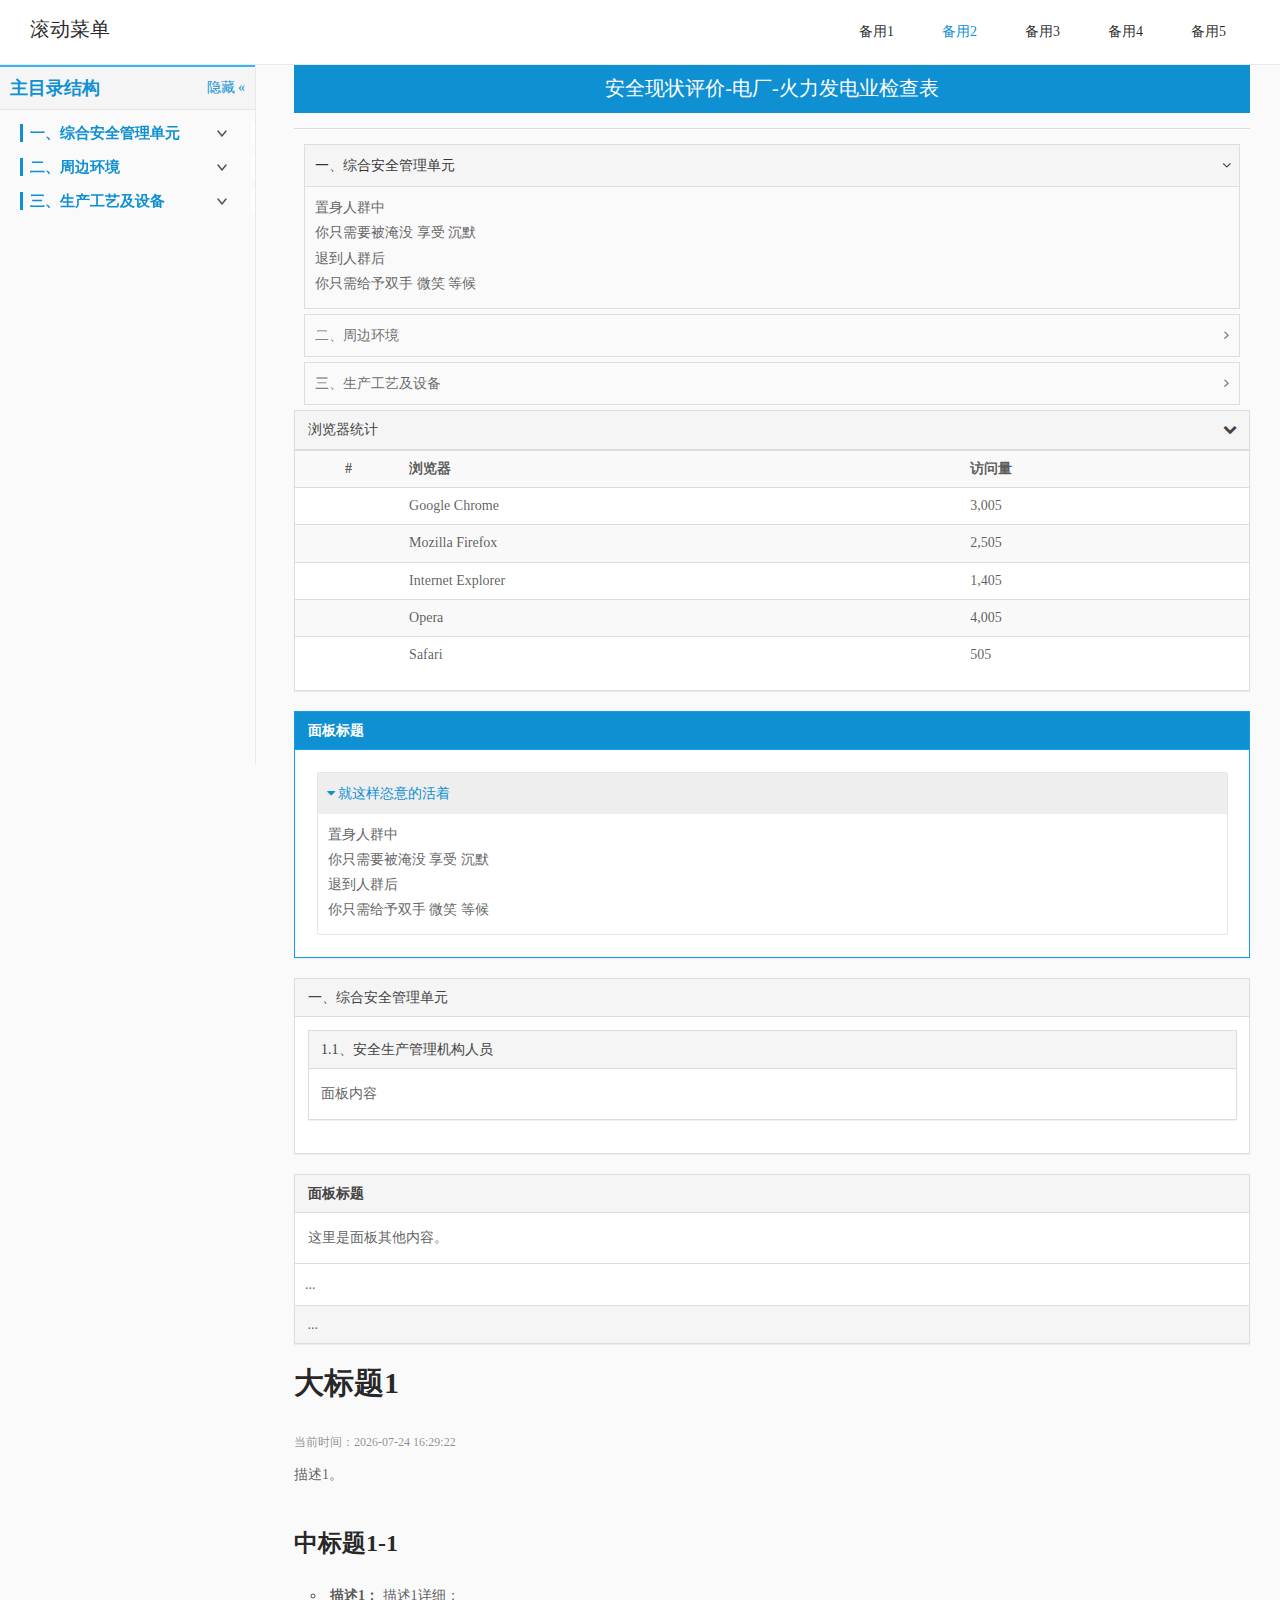
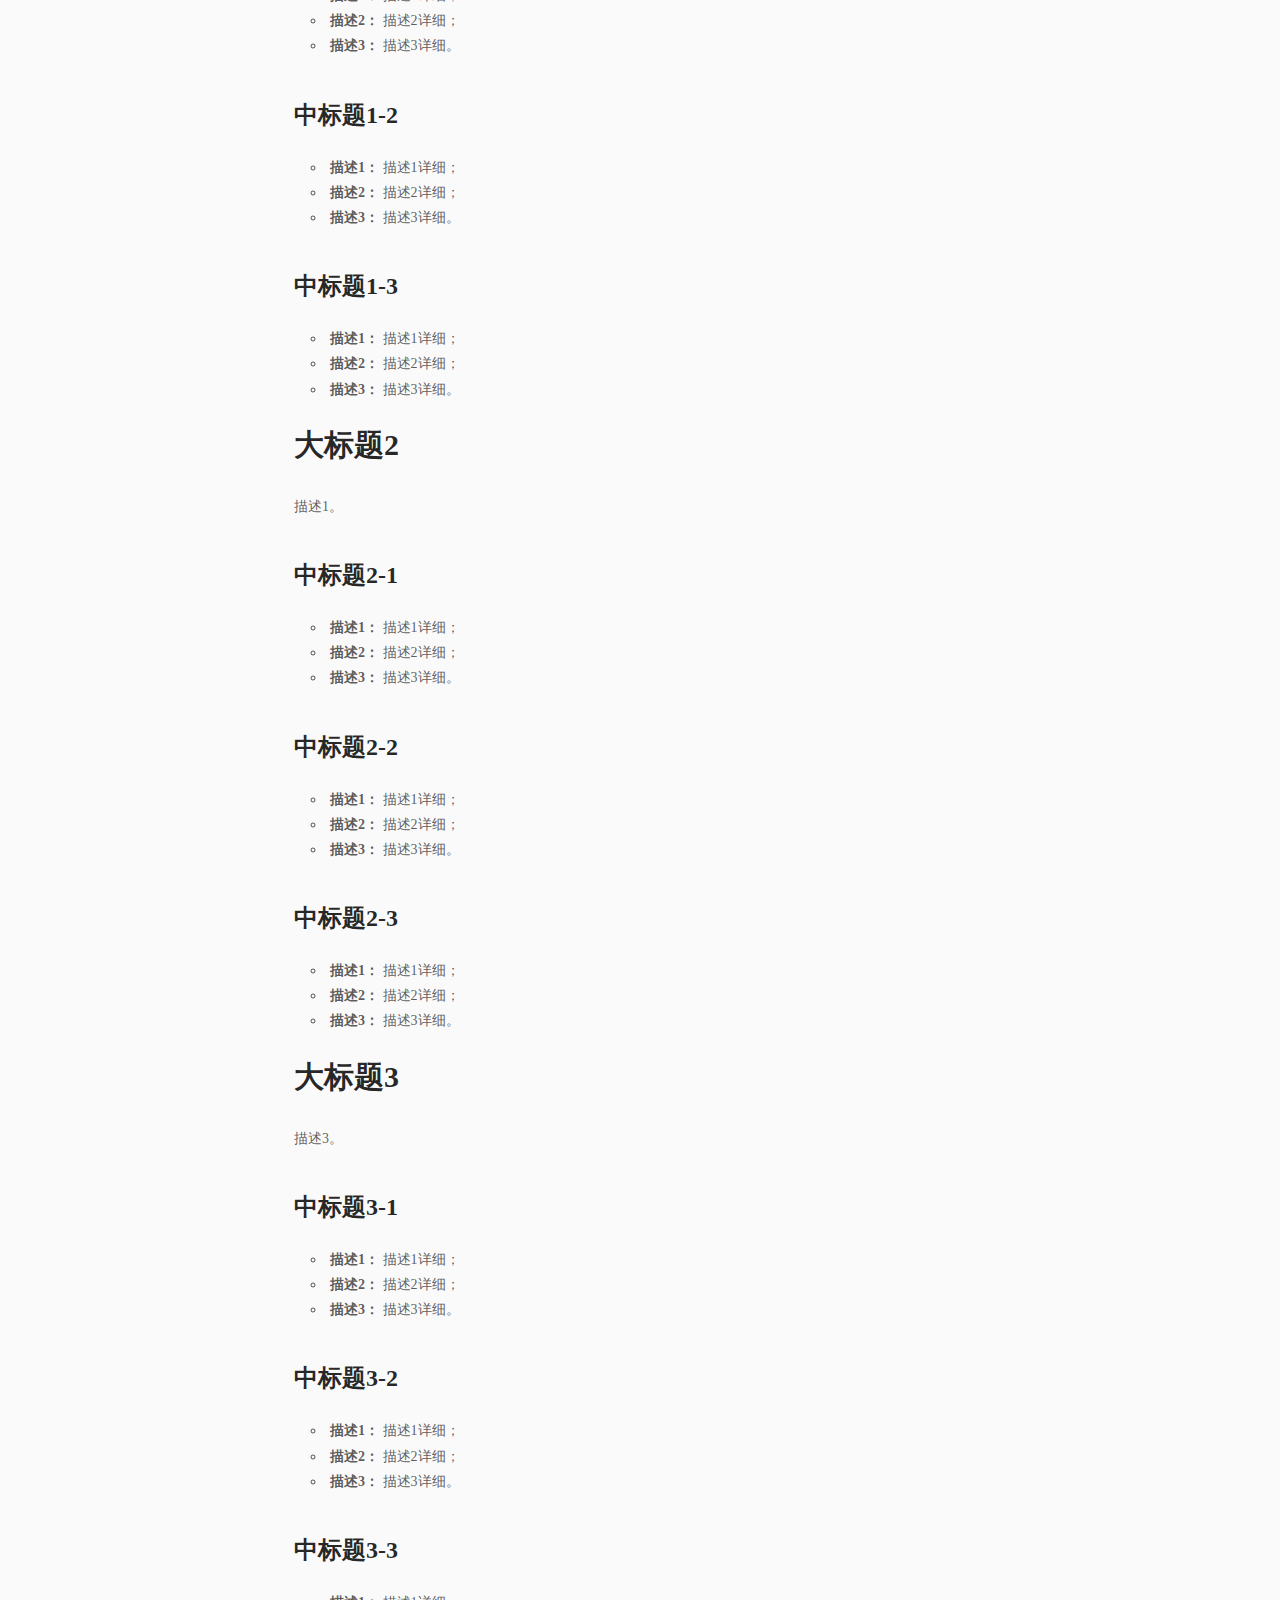
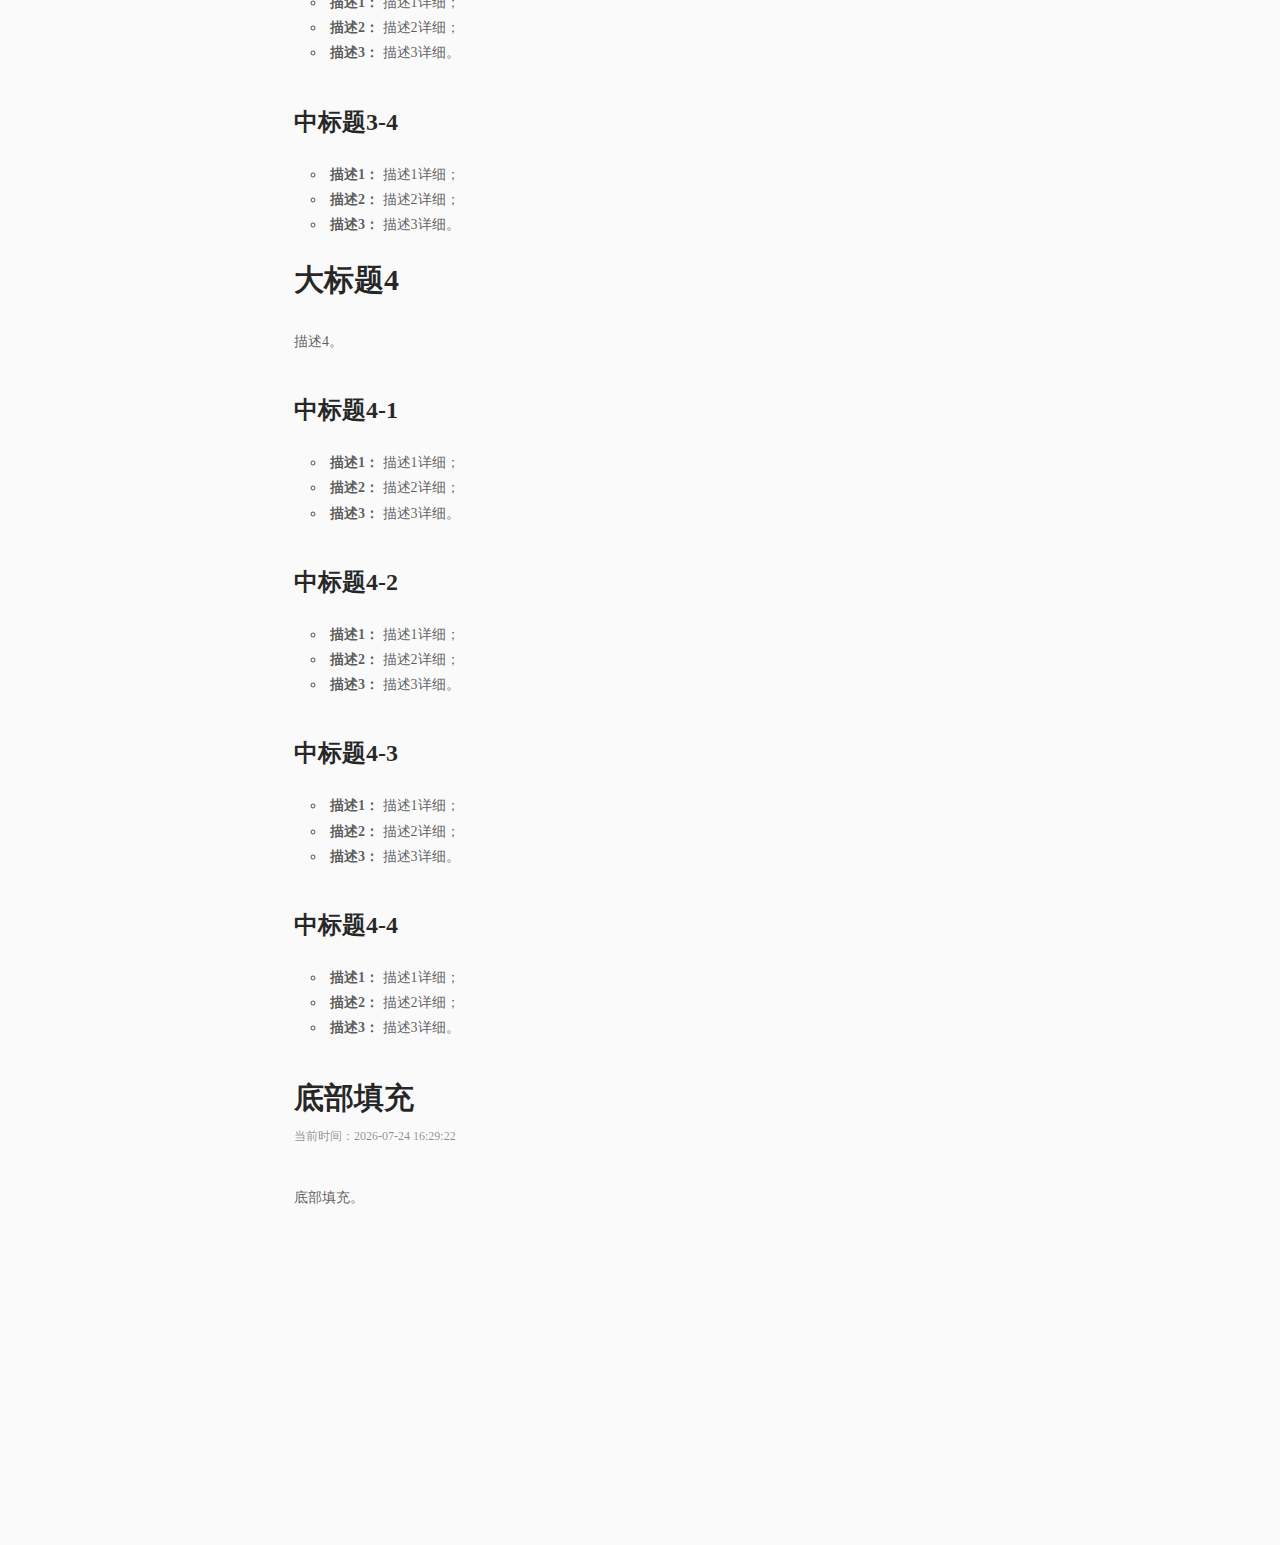
==== commit 5bcf9ccc: "add others amazeui plugin-in version and try some change" ====
--- a/锚点菜单1/index.html
+++ b/锚点菜单1/index.html
@@ -6,6 +6,9 @@
 <title></title>
 
 <link rel="stylesheet" type="text/css" href="statics/css/amazeui.min.css" />
+
+<!-- <link rel="stylesheet" type="text/css" href="statics/css/amazeui.css" /> -->
+
 <link rel="stylesheet" type="text/css" href="statics/css/adjust.css" />
 <link rel="stylesheet" type="text/css" href="statics/css/style.css" />
 
@@ -51,75 +54,14 @@
 					</nav>
 				</div>
 				<ul class="menu-group">
-					<li class="menu-item menu-item-1 active " name="p1">
-						<a class="sub-title" href="javascript:;">大标题1</a>
-						<ul>
-							<li class="menu-item menu-item-2">
-								<a href="#p1-1" class="sub-link">中标题1-1</a>
-							</li>
-							<li class="menu-item menu-item-2">
-								<a href="#p1-2" class="sub-link">中标题1-2</a>
-							</li>
-							<li class="menu-item menu-item-2">
-								<a href="#p1-3" class="sub-link">中标题1-3</a>
-							</li>
-						</ul>
-					</li>
-
-					<li class="menu-item menu-item-1 collapse" name="p2">
-						<a class=" sub-title" href="javascript:;">大标题2</a>
-						<ul>
-							<li class="menu-item menu-item-2">
-								<a href="#p2-1" class="sub-link">中标题2-1</a>
-							</li>
-							<li class="menu-item menu-item-2">
-								<a href="#p2-2" class="sub-link">中标题2-2</a>
-							</li>
-							<li class="menu-item menu-item-2">
-								<a href="#p2-3" class="sub-link">中标题2-3</a>
-							</li>
-						</ul>
-					</li>
-
-					<li class="menu-item menu-item-1 collapse" name="p3">
-						<a class=" sub-title" href="javascript:;">大标题3</a>
-						<ul>
-							<li class="menu-item menu-item-2">
-								<a href="#p3-1" class="sub-link">中标题3-1</a>
-							</li>
-							<li class="menu-item menu-item-2">
-								<a href="#p3-2" class="sub-link">中标题3-2</a>
-							</li>
-							<li class="menu-item menu-item-2">
-								<a href="#p3-3" class="sub-link">中标题3-3</a>
-							</li>
-							<li class="menu-item menu-item-2">
-								<a href="#p3-4" class="sub-link">中标题3-4</a>
-							</li>
-						</ul>
-					</li>
-					<li class="menu-item menu-item-1 collapse" name="p4">
-						<a class=" sub-title" href="javascript:;">大标题4</a>
-						<ul>
-							<li class="menu-item menu-item-2">
-								<a href="#p4-1" class="sub-link">中标题4-1</a>
-							</li>
-							<li class="menu-item menu-item-2">
-								<a href="#p4-2" class="sub-link">中标题4-2</a>
-							</li>
-							<li class="menu-item menu-item-2">
-								<a href="#p4-3" class="sub-link">中标题4-3</a>
-							</li>
-							<li class="menu-item menu-item-2">
-								<a href="#p4-4" class="sub-link">中标题4-4</a>
-							</li>
-						</ul>
-					</li>
+					
 				</ul>
 			</div>
 		</div>
 
 		<div class="main-container">
+		
+		<!--
 			<div class="breadcrumb">
 				<div class="breadcrumb-anchor">
 					<div class="anchor-toc">
@@ -154,8 +96,163 @@
 					</div>
 				</div>
 			</div>
+		-->
 
 			<div class="mainBody">
+			<div>
+				<header data-am-widget="header" class="am-header am-header-default">
+					<h1 class="am-header-title">
+						<a href="#title-link">安全现状评价-电厂-火力发电业检查表</a>
+					</h1>
+				</header>
+			</div>
+			<hr data-am-widget="divider" style="" class="am-divider am-divider-default"/>
+			
+			
+			
+<section data-am-widget="accordion" class="am-accordion am-accordion-gapped" data-am-accordion='{ "multiple": true }'>
+  <dl class="am-accordion-item am-active">
+    <dt class="am-accordion-title">一、综合安全管理单元</dt>
+    <dd class="am-accordion-content am-collapse am-in">置身人群中
+      <br/>你只需要被淹没 享受 沉默
+      <br/>退到人群后
+      <br/>你只需给予双手 微笑 等候</dd>
+  </dl>
+  <dl class="am-accordion-item">
+    <dt class="am-accordion-title">二、周边环境</dt>
+    <dd class="am-accordion-content am-collapse ">走在忠孝东路
+      <br/>徘徊在茫然中
+      <br/>在我的人生旅途
+      <br/>选择了多少错误
+      <br/>我在睡梦中惊醒
+      <br/>感叹悔言无尽
+      <br/>恨我不能说服自己
+      <br/>接受一切教训
+      <br/>让生命去等候
+      <br/>等候下一个漂流
+      <br/>让生命去等候
+      <br/>等候下一个伤口</dd>
+  </dl>
+  <dl class="am-accordion-item">
+    <dt class="am-accordion-title">三、生产工艺及设备</dt>
+    <dd class="am-accordion-content am-collapse ">我就这样告别山下的家，我实在不愿轻易让眼泪留下。我以为我并不差不会害怕，我就这样自己照顾自己长大。我不想因为现实把头低下，我以为我并不差能学会虚假。怎样才能够看穿面具里的谎话？别让我的真心散的像沙。如果有一天我变得更复杂，还能不能唱出歌声里的那幅画？</dd>
+  </dl>
+</section>
+
+
+
+
+<div class="am-panel am-panel-default">
+          <div class="am-panel-hd am-cf" data-am-collapse="{target: '#collapse-panel-2'}">浏览器统计<span class="am-icon-chevron-down am-fr"></span></div>
+          <div id="collapse-panel-2" class="am-collapse am-in" style="">
+            <table class="am-table am-table-bd am-table-bdrs am-table-striped am-table-hover">
+              <tbody>
+              <tr>
+                <th class="am-text-center">#</th>
+                <th>浏览器</th>
+                <th>访问量</th>
+              </tr>
+              <tr>
+                <td class="am-text-center"><img src="assets/i/examples/admin-chrome.png" alt=""></td>
+                <td>Google Chrome</td>
+                <td>3,005</td>
+              </tr>
+              <tr>
+                <td class="am-text-center"><img src="assets/i/examples/admin-firefox.png" alt=""></td>
+                <td>Mozilla Firefox</td>
+                <td>2,505</td>
+              </tr>
+              <tr>
+                <td class="am-text-center"><img src="assets/i/examples/admin-ie.png" alt=""></td>
+                <td>Internet Explorer</td>
+                <td>1,405</td>
+              </tr>
+              <tr>
+                <td class="am-text-center"><img src="assets/i/examples/admin-opera.png" alt=""></td>
+                <td>Opera</td>
+                <td>4,005</td>
+              </tr>
+              <tr>
+                <td class="am-text-center"><img src="assets/i/examples/admin-safari.png" alt=""></td>
+                <td>Safari</td>
+                <td>505</td>
+              </tr>
+              </tbody>
+            </table>
+          </div>
+        </div>
+			
+			
+			
+			
+			
+<section class="am-panel am-panel-primary">
+  <header class="am-panel-hd">
+    <h1 class="am-panel-title">面板标题</h1>
+  </header>
+  <div class="am-panel-bd">
+<section data-am-widget="accordion" class="am-accordion am-accordion-default"
+data-am-accordion='{ "multiple": true }'>
+  <dl class="am-accordion-item am-active">
+    <dt class="am-accordion-title">就这样恣意的活着</dt>
+    <dd class="am-accordion-content am-collapse am-in">置身人群中
+      <br/>你只需要被淹没 享受 沉默
+      <br/>退到人群后
+      <br/>你只需给予双手 微笑 等候</dd>
+  </dl>
+</section>
+  </div>
+</section>
+		
+
+
+		
+<div class="am-panel am-panel-default">
+  <div class="am-panel-hd">一、综合安全管理单元</div>
+  <div class="am-panel-bd">
+	<div class="am-panel am-panel-default">
+	  <div class="am-panel-hd">1.1、安全生产管理机构人员</div>
+	  <div class="am-panel-bd">
+		面板内容
+	  </div>
+	</div>
+  </div>
+</div>
+	
+<div class="am-panel am-panel-default">
+  <div class="am-panel-hd">
+    <h6 class="am-panel-title">面板标题</h6>
+  </div>
+  <div class="am-panel-bd">
+    这里是面板其他内容。
+  </div>
+
+  <ul class="am-list am-list-static">
+    <li>...</li>
+  </ul>
+  <div class="am-panel-footer">...</div>
+</div>	
+
+
+
+
+
+
+
+
+
+
+
+
+
+
+
+
+
+
+
+			
+			
 				<span class="markdown">
 					<h1>
 						大标题1
@@ -367,8 +464,17 @@
 </div>
 
 <script src="statics/js/jquery-1.11.0.js" type="text/javascript" charset="utf-8"></script>
-<script src="statics/js/amazeui.min.js" type="text/javascript" charset="utf-8"></script>
 <script src="statics/js/menu.js" type="text/javascript" charset="utf-8"></script>
+<script src="statics/js/zepto.min.js" type="text/javascript" charset="utf-8"></script>
+
+
+<script src="statics/js/amazeui-2.7.2/amazeui.js" type="text/javascript" charset="utf-8"></script>
+
+<!-- <script src="statics/js/amazeui.min.js" type="text/javascript" charset="utf-8"></script> -->
+
+<!-- <script src="statics/js/amazeui.js" type="text/javascript" charset="utf-8"></script> -->
+
+
 </body>
 
 </html>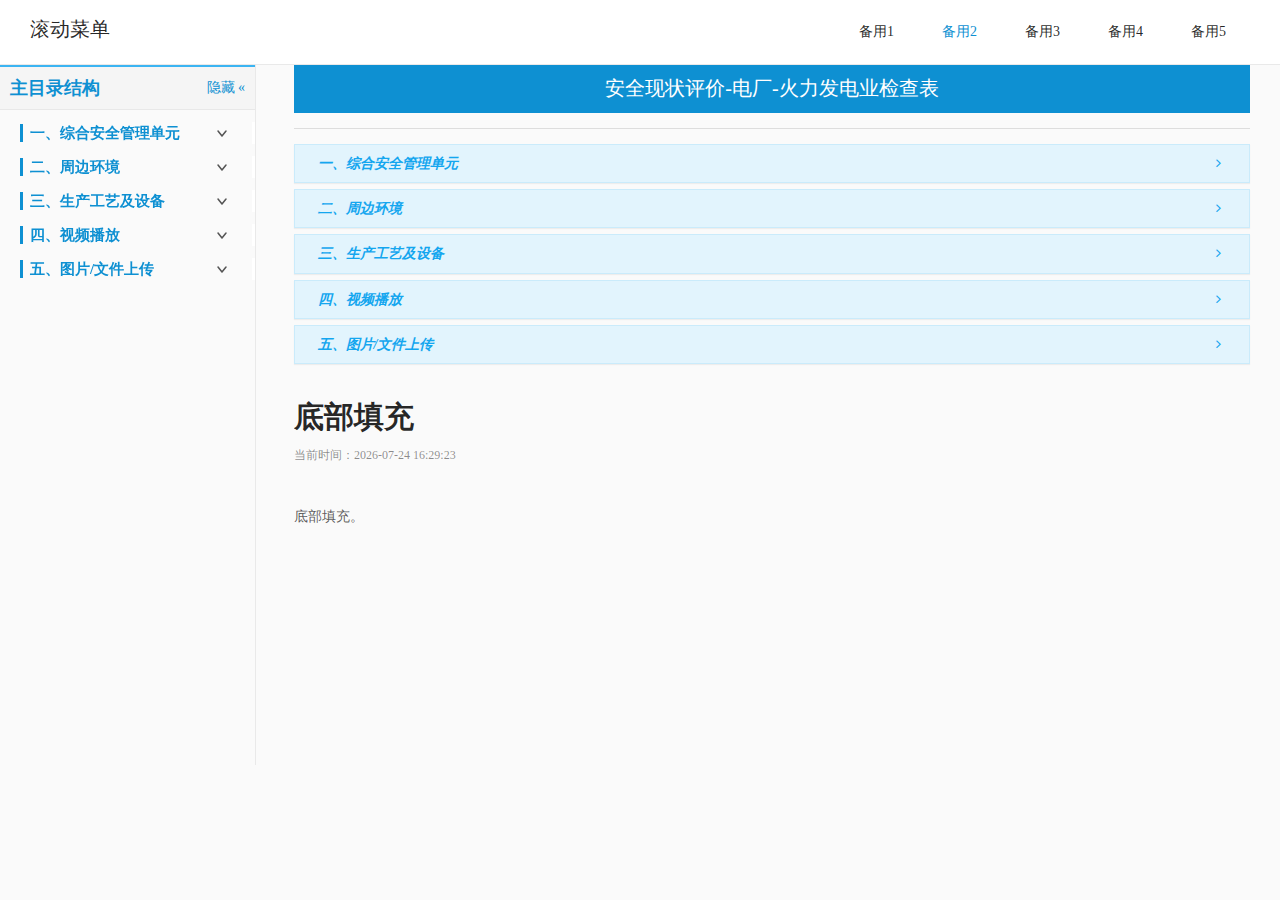
==== commit b03919fb: "add section and file upload and video play function" ====
--- a/锚点菜单1/index.html
+++ b/锚点菜单1/index.html
@@ -1,480 +1,390 @@
 <!DOCTYPE html>
 <html>
+	<head>
+		<meta charset="UTF-8">
+		<title></title>
+		<link rel="stylesheet" type="text/css" href="statics/css/amazeui.min.css" />
+		<link rel="stylesheet" type="text/css" href="statics/css/video.css">
+		<link rel="stylesheet" type="text/css" href="https://at.alicdn.com/t/font_u4qz1594lnixusor.css">
+		<link rel="stylesheet" type="text/css" href="statics/css/dropify.css">
+		<!-- <link rel="stylesheet" type="text/css" href="statics/css/amazeui.css" /> -->
+		<link rel="stylesheet" type="text/css" href="statics/css/adjust.css" />
+		<link rel="stylesheet" type="text/css" href="statics/css/style.css" />
+	</head>
+	<body>
+	<!--顶部导航-->
+	<div class="page-title-fixed">
+		<div class="container">
+			<h1 class="logo">
+				<a href="#">
+					<span class="logo-name">滚动菜单</span>
+				</a>
+			</h1>
+			<ul class="page-menus">
+				<li>
+					<a href="javascript:;">备用1</a>
+				</li>
+				<li>
+					<a href="javascript:;" class="active">备用2</a>
+				</li>
+				<li>
+					<a href="javascript:;">备用3</a>
+				</li>
+				<li>
+					<a href="javascript:;">备用4</a>
+				</li>
+				<li>
+					<a href="javascript:;">备用5</a>
+				</li>
+			</ul>
+		</div>
+	</div>
+	<!--内容-->
+	<div class="wrapper">
+		<div class="container">
+			<div class="sidebar-wrapper fixed">
+				<div class="sidebar" data-am-scrollspynav="{offsetTop: 120}">
+					<div data-am-widget="titlebar" class="am-titlebar am-titlebar-multi">
+						<h2 class="am-titlebar-title">主目录结构</h2>
+						<nav class="am-titlebar-nav">
+							<a href="javascript:;" class="menu-top active">隐藏 &laquo;</a>
+						</nav>
+					</div>
+					<ul class="menu-group">
+						
+					</ul>
+				</div>
+			</div>
+			<div class="main-container">
+			
+				<!--
+					<div class="breadcrumb">
+						<div class="breadcrumb-anchor">
+							<div class="anchor-toc">
+								<div class="dropdown-toc">
+									<div class="dropdown-trigger">
+										<span class="toc-current">本页导航</span>
+										<span class="icon-down"></span>
+									</div>
+									<div class="dropdown-body">
+										<ul>
+											<li>
+												<a href="javascript:;">大标题2</a>
+											</li>
+											<li class="toc-item-2">
+												<a href="javascript:;">中标题2-1</a>
+											</li>
+											<li class="toc-item-2">
+												<a href="javascript:;">中标题2-2</a>
+											</li>
+											<li class="toc-item-2">
+												<a href="javascript:;">中标题2-3</a>
+											</li>
+											<li>
+												<a href="javascript:;">大标题3</a>
+											</li>
+											<li>
+												<a href="javascript:;">大标题4</a>
+											</li>
+										</ul>
+									</div>
+								</div>
+							</div>
+						</div>
+					</div>
+				-->
 
-<head>
-<meta charset="UTF-8">
-<title></title>
+				<div class="mainBody" style="width:100%">
+					<div>
+						<header data-am-widget="header" class="am-header am-header-default">
+							<h1 class="am-header-title">
+								<a href="#title-link">安全现状评价-电厂-火力发电业检查表</a>
+							</h1>
+						</header>
+					</div>
+					<hr data-am-widget="divider" style="" class="am-divider am-divider-default"/>
+					
 
-<link rel="stylesheet" type="text/css" href="statics/css/amazeui.min.css" />
-
-<!-- <link rel="stylesheet" type="text/css" href="statics/css/amazeui.css" /> -->
-
-<link rel="stylesheet" type="text/css" href="statics/css/adjust.css" />
-<link rel="stylesheet" type="text/css" href="statics/css/style.css" />
-
-</head>
-
-<body>
-<!--顶部导航-->
-<div class="page-title-fixed">
-	<div class="container">
-		<h1 class="logo">
-			<a href="#">
-				<span class="logo-name">滚动菜单</span>
-			</a>
-		</h1>
-		<ul class="page-menus">
-			<li>
-				<a href="javascript:;">备用1</a>
-			</li>
-			<li>
-				<a href="javascript:;" class="active">备用2</a>
-			</li>
-			<li>
-				<a href="javascript:;">备用3</a>
-			</li>
-			<li>
-				<a href="javascript:;">备用4</a>
-			</li>
-			<li>
-				<a href="javascript:;">备用5</a>
-			</li>
-		</ul>
-	</div>
-</div>
-<!--内容-->
-<div class="wrapper">
-	<div class="container">
-		<div class="sidebar-wrapper fixed">
-			<div class="sidebar" data-am-scrollspynav="{offsetTop: 120}">
-				<div data-am-widget="titlebar" class="am-titlebar am-titlebar-multi">
-					<h2 class="am-titlebar-title">主目录结构</h2>
-					<nav class="am-titlebar-nav">
-						<a href="javascript:;" class="menu-top active">隐藏 &laquo;</a>
-					</nav>
+					<!-- 折叠框如果做成组加 parent: '#accordion' -->
+					<!-- 例： <h4 class="am-panel-title" data-am-collapse="{parent: '#accordion', target: '#do-not-say-1'}"> -->
+					<div class="am-panel-group" id="accordion">
+						<div class="am-panel am-panel-secondary">
+							<div class="am-panel-hd">
+								<h4 class="am-panel-title" data-am-collapse="{target: '#business-section-1'}">
+									<i class="am-margin-left-sm">一、综合安全管理单元</i>
+									<i id="web-icon" class="am-icon-angle-right am-fr am-margin-right"></i>
+								</h4>
+							</div>
+							<div id="business-section-1" class="am-panel-collapse am-collapse">
+								<div class="am-panel-bd">
+									<div class="am-panel am-panel-default">
+										<div class="am-panel-hd" id="p1-1">1.1、安全生产管理机构人员</div>
+										<div class="am-panel-bd">
+											<ul>
+												<li>
+													<strong>描述1：</strong> 描述1详细；
+												</li>
+												<li>
+													<strong>描述2：</strong> 描述2详细；
+												</li>
+												<li>
+													<strong>描述3：</strong> 描述3详细。
+												</li>
+											</ul>
+										</div>
+									</div>
+									<div class="am-panel am-panel-default">
+										<div class="am-panel-hd" id="p1-2">1.2、特种作业人员</div>
+										<div class="am-panel-bd">
+											<ul>
+												<li>
+													<strong>描述1：</strong> 描述1详细；
+												</li>
+												<li>
+													<strong>描述2：</strong> 描述2详细；
+												</li>
+												<li>
+													<strong>描述3：</strong> 描述3详细。
+												</li>
+											</ul>
+										</div>
+									</div>
+									<div class="am-panel am-panel-default">
+										<div class="am-panel-hd" id="p1-3">1.3、安全生产管理制度</div>
+										<div class="am-panel-bd">
+											<ul>
+												<li>
+													<strong>描述1：</strong> 描述1详细；
+												</li>
+												<li>
+													<strong>描述2：</strong> 描述2详细；
+												</li>
+												<li>
+													<strong>描述3：</strong> 描述3详细。
+												</li>
+											</ul>
+										</div>
+									</div>
+									<div class="am-panel am-panel-default">
+										<div class="am-panel-hd" id="p1-4">1.4、安全生产资金投入</div>
+										<div class="am-panel-bd">
+											<ul>
+												<li>
+													<strong>描述1：</strong> 描述1详细；
+												</li>
+												<li>
+													<strong>描述2：</strong> 描述2详细；
+												</li>
+												<li>
+													<strong>描述3：</strong> 描述3详细。
+												</li>
+											</ul>
+										</div>
+									</div>
+									<div class="am-panel am-panel-default">
+										<div class="am-panel-hd" id="p1-5">1.5、教育培训</div>
+										<div class="am-panel-bd">
+											<ul>
+												<li>
+													<strong>描述1：</strong> 描述1详细；
+												</li>
+												<li>
+													<strong>描述2：</strong> 描述2详细；
+												</li>
+												<li>
+													<strong>描述3：</strong> 描述3详细。
+												</li>
+											</ul>
+										</div>
+									</div>
+								</div>
+							</div>
+						</div>
+						<div class="am-panel am-panel-secondary">
+							<div class="am-panel-hd">
+								<h4 class="am-panel-title" data-am-collapse="{target: '#business-section-2'}">
+									<i class="am-margin-left-sm">二、周边环境</i>
+									<i id="web-icon" class="am-icon-angle-right am-fr am-margin-right"></i>
+								</h4>
+							</div>
+							<div id="business-section-2" class="am-panel-collapse am-collapse">
+								<div class="am-panel-bd">
+									测试
+								</div>
+							</div>
+						</div>
+						<div class="am-panel am-panel-secondary">
+							<div class="am-panel-hd">
+								<h4 class="am-panel-title" data-am-collapse="{target: '#business-section-3'}">
+									<i class="am-margin-left-sm">三、生产工艺及设备</i>
+									<i id="web-icon" class="am-icon-angle-right am-fr am-margin-right"></i>
+								</h4>
+							</div>
+							<div id="business-section-3" class="am-panel-collapse am-collapse">
+								<div class="am-panel-bd">
+									<div class="am-panel am-panel-default">
+										<div class="am-panel-hd" id="p3-1">3.1、燃煤输送设备及系统</div>
+										<div class="am-panel-bd">
+											<ul>
+												<li>
+													<strong>描述1：</strong> 描述1详细；
+												</li>
+												<li>
+													<strong>描述2：</strong> 描述2详细；
+												</li>
+												<li>
+													<strong>描述3：</strong> 描述3详细。
+												</li>
+											</ul>
+										</div>
+									</div>
+									<div class="am-panel am-panel-default">
+										<div class="am-panel-hd" id="p3-2">3.2、锅炉</div>
+										<div class="am-panel-bd">
+											<ul>
+												<li>
+													<strong>描述1：</strong> 描述1详细；
+												</li>
+												<li>
+													<strong>描述2：</strong> 描述2详细；
+												</li>
+												<li>
+													<strong>描述3：</strong> 描述3详细。
+												</li>
+											</ul>
+										</div>
+									</div>
+								</div>
+							</div>
+						</div>
+						<div class="am-panel am-panel-secondary">
+							<div class="am-panel-hd">
+								<h4 class="am-panel-title" data-am-collapse="{target: '#business-section-4'}">
+									<i class="am-margin-left-sm">四、视频播放</i>
+									<i id="web-icon" class="am-icon-angle-right am-fr am-margin-right"></i>
+								</h4>
+							</div>
+							<div id="business-section-4" class="am-panel-collapse am-collapse">
+								<div class="am-panel-bd">
+									<div class="am-panel am-panel-default">
+										<div class="am-panel-hd" id="p4-1">4.1、视频播放简单例子</div>
+										<div class="am-panel-bd">
+											<div class="videos">
+												<!--bottom-->
+												<div class="video_b" style="margin-top:0">
+													<div class="video_b_in">
+														<div class="video_ls">
+															<video id="vids">您的浏览器不支持h5标签,请升级或换个浏览器</video>
+															<!--标题-->
+															<div class="title_top"></div>
+															<!--列表菜单-->
+															<!--<div class="list_right">
+																<a href="javascript:void(0)" id="like"><i class="iconfont icon-xinxing2"></i></a>
+																<a href="javascript:void(0)" id="zan"><i class="iconfont icon-dianzan"></i></a>
+																<a href="javascript:void(0)"><i class="iconfont icon-pinglun"></i></a>
+																<a href="javascript:void(0)"><i class="iconfont icon-zhuanfa"></i></a>
+																<a href="javascript:void(0)"><i class="iconfont icon-gerenyetianjiajiaguanzhu"></i></a>
+															</div>-->
+															<!--暂停-->
+															<div id="pass">
+																<img src="statics/images/zt.png">
+															</div>
+															<!--控制器-->
+															<div class="controls">
+																<!--进度条容器-->
+																<div id="pBar">
+																	<!--进度条底色-->
+																	<div class="pBar_bj">
+																		<!--缓冲的进度条-->
+																		<div id="buff"></div>
+																		<!--进度条动态-->
+																		<div id="pBar_move">
+																			<!--进度条按钮-->
+																			<div id="pBtn"></div>
+																		</div>
+																	</div>
+																</div>
+																<!--展厅播放快进快退音量全屏-->
+																<div class="trol_list">
+																	<!--暂停和快进快退-->
+																	<div class="list_1">
+																		<i class="iconfont icon-kuaitui-copy" onClick="ktui()"></i>
+																		<i class="iconfont icon-zanting2" id="ztbf"></i>
+																		<i class="iconfont icon-kuaijin" onClick="kjin()"></i>
+																	</div>
+																	<!--音量-->
+																	<div class="voice">
+																		<i class="iconfont icon-yinliang" style="float:left;"></i>
+																		<div class="voicep">
+																			<div id="vBar">
+																				<div id="vBar_in"></div>
+																			</div>
+																			<div id="vBtn"></div>
+																		</div>
+																	</div>
+																	<!--时间-->
+																	<div class="vtime">
+																		<font id="nTime">00:00:00</font>/<em id="aTime">00:00:00</em>
+																	</div>
+																	<!--全屏-->
+																	<i id="qp" class="iconfont icon-quanping"></i>
+																</div>
+															</div>
+														</div>
+													</div>
+												</div>
+											</div>
+										</div>
+									</div>
+								</div>
+							</div>
+						</div>
+						<div class="am-panel am-panel-secondary">
+							<div class="am-panel-hd">
+								<h4 class="am-panel-title" data-am-collapse="{target: '#business-section-5'}">
+									<i class="am-margin-left-sm">五、图片/文件上传</i>
+									<i id="web-icon" class="am-icon-angle-right am-fr am-margin-right"></i>
+								</h4>
+							</div>
+							<div id="business-section-5" class="am-panel-collapse am-collapse">
+								<div class="am-panel-bd">
+									<div class="am-panel am-panel-default">
+										<div class="am-panel-hd" id="p5-1">5.1、图片文件上传简单例子</div>
+										<div class="am-panel-bd">
+											<div style="display: inline-block; width: 22%; border: 2px solid #f5f5f5;">
+												<input type="file" id="input-file-add" style="display: block;" class="dropify-fr dropify-event" 
+												data-height="230" data-max-file-size="5M" data-min-width="100" data-max-width="1000" data-min-height="100" data-max-height="1000" 
+												data-show-remove="false" data-allowed-file-extensions="jpg png gif">
+											</div>
+										</div>
+									</div>
+								</div>
+							</div>
+						</div>
+						
+					</div>
 				</div>
-				<ul class="menu-group">
-					
-				</ul>
+				<div class="markdown">
+					<h1>
+						底部填充<span class="metadata">当前时间：<span class="show-time"></span></span>
+					</h1>
+					<p>底部填充。</p>
+				</div>
 			</div>
 		</div>
+		<!--图片弹窗-->
+		<!--<div class="imgtc">
+			<img src=""/>
+		</div>-->
+	</div>
 
-		<div class="main-container">
-		
-		<!--
-			<div class="breadcrumb">
-				<div class="breadcrumb-anchor">
-					<div class="anchor-toc">
-						<div class="dropdown-toc">
-							<div class="dropdown-trigger">
-								<span class="toc-current">本页导航</span>
-								<span class="icon-down"></span>
-							</div>
-							<div class="dropdown-body">
-								<ul>
-									<li>
-										<a href="javascript:;">大标题2</a>
-									</li>
-									<li class="toc-item-2">
-										<a href="javascript:;">中标题2-1</a>
-									</li>
-									<li class="toc-item-2">
-										<a href="javascript:;">中标题2-2</a>
-									</li>
-									<li class="toc-item-2">
-										<a href="javascript:;">中标题2-3</a>
-									</li>
-									<li>
-										<a href="javascript:;">大标题3</a>
-									</li>
-									<li>
-										<a href="javascript:;">大标题4</a>
-									</li>
-								</ul>
-							</div>
-						</div>
-					</div>
-				</div>
-			</div>
-		-->
-
-			<div class="mainBody">
-			<div>
-				<header data-am-widget="header" class="am-header am-header-default">
-					<h1 class="am-header-title">
-						<a href="#title-link">安全现状评价-电厂-火力发电业检查表</a>
-					</h1>
-				</header>
-			</div>
-			<hr data-am-widget="divider" style="" class="am-divider am-divider-default"/>
-			
-			
-			
-<section data-am-widget="accordion" class="am-accordion am-accordion-gapped" data-am-accordion='{ "multiple": true }'>
-  <dl class="am-accordion-item am-active">
-    <dt class="am-accordion-title">一、综合安全管理单元</dt>
-    <dd class="am-accordion-content am-collapse am-in">置身人群中
-      <br/>你只需要被淹没 享受 沉默
-      <br/>退到人群后
-      <br/>你只需给予双手 微笑 等候</dd>
-  </dl>
-  <dl class="am-accordion-item">
-    <dt class="am-accordion-title">二、周边环境</dt>
-    <dd class="am-accordion-content am-collapse ">走在忠孝东路
-      <br/>徘徊在茫然中
-      <br/>在我的人生旅途
-      <br/>选择了多少错误
-      <br/>我在睡梦中惊醒
-      <br/>感叹悔言无尽
-      <br/>恨我不能说服自己
-      <br/>接受一切教训
-      <br/>让生命去等候
-      <br/>等候下一个漂流
-      <br/>让生命去等候
-      <br/>等候下一个伤口</dd>
-  </dl>
-  <dl class="am-accordion-item">
-    <dt class="am-accordion-title">三、生产工艺及设备</dt>
-    <dd class="am-accordion-content am-collapse ">我就这样告别山下的家，我实在不愿轻易让眼泪留下。我以为我并不差不会害怕，我就这样自己照顾自己长大。我不想因为现实把头低下，我以为我并不差能学会虚假。怎样才能够看穿面具里的谎话？别让我的真心散的像沙。如果有一天我变得更复杂，还能不能唱出歌声里的那幅画？</dd>
-  </dl>
-</section>
-
-
-
-
-<div class="am-panel am-panel-default">
-          <div class="am-panel-hd am-cf" data-am-collapse="{target: '#collapse-panel-2'}">浏览器统计<span class="am-icon-chevron-down am-fr"></span></div>
-          <div id="collapse-panel-2" class="am-collapse am-in" style="">
-            <table class="am-table am-table-bd am-table-bdrs am-table-striped am-table-hover">
-              <tbody>
-              <tr>
-                <th class="am-text-center">#</th>
-                <th>浏览器</th>
-                <th>访问量</th>
-              </tr>
-              <tr>
-                <td class="am-text-center"><img src="assets/i/examples/admin-chrome.png" alt=""></td>
-                <td>Google Chrome</td>
-                <td>3,005</td>
-              </tr>
-              <tr>
-                <td class="am-text-center"><img src="assets/i/examples/admin-firefox.png" alt=""></td>
-                <td>Mozilla Firefox</td>
-                <td>2,505</td>
-              </tr>
-              <tr>
-                <td class="am-text-center"><img src="assets/i/examples/admin-ie.png" alt=""></td>
-                <td>Internet Explorer</td>
-                <td>1,405</td>
-              </tr>
-              <tr>
-                <td class="am-text-center"><img src="assets/i/examples/admin-opera.png" alt=""></td>
-                <td>Opera</td>
-                <td>4,005</td>
-              </tr>
-              <tr>
-                <td class="am-text-center"><img src="assets/i/examples/admin-safari.png" alt=""></td>
-                <td>Safari</td>
-                <td>505</td>
-              </tr>
-              </tbody>
-            </table>
-          </div>
-        </div>
-			
-			
-			
-			
-			
-<section class="am-panel am-panel-primary">
-  <header class="am-panel-hd">
-    <h1 class="am-panel-title">面板标题</h1>
-  </header>
-  <div class="am-panel-bd">
-<section data-am-widget="accordion" class="am-accordion am-accordion-default"
-data-am-accordion='{ "multiple": true }'>
-  <dl class="am-accordion-item am-active">
-    <dt class="am-accordion-title">就这样恣意的活着</dt>
-    <dd class="am-accordion-content am-collapse am-in">置身人群中
-      <br/>你只需要被淹没 享受 沉默
-      <br/>退到人群后
-      <br/>你只需给予双手 微笑 等候</dd>
-  </dl>
-</section>
-  </div>
-</section>
-		
-
-
-		
-<div class="am-panel am-panel-default">
-  <div class="am-panel-hd">一、综合安全管理单元</div>
-  <div class="am-panel-bd">
-	<div class="am-panel am-panel-default">
-	  <div class="am-panel-hd">1.1、安全生产管理机构人员</div>
-	  <div class="am-panel-bd">
-		面板内容
-	  </div>
-	</div>
-  </div>
-</div>
-	
-<div class="am-panel am-panel-default">
-  <div class="am-panel-hd">
-    <h6 class="am-panel-title">面板标题</h6>
-  </div>
-  <div class="am-panel-bd">
-    这里是面板其他内容。
-  </div>
-
-  <ul class="am-list am-list-static">
-    <li>...</li>
-  </ul>
-  <div class="am-panel-footer">...</div>
-</div>	
-
-
-
-
-
-
-
-
-
-
-
-
-
-
-
-
-
-
-
-			
-			
-				<span class="markdown">
-					<h1>
-						大标题1
-					</h1>
-					<span class="metadata">当前时间：<span class="show-time"></span></span><p>
-					<p>描述1。</p>
-					<h2  id="p1-1">中标题1-1</h2>
-					<ul>
-						<li>
-							<strong>描述1：</strong> 描述1详细；
-						</li>
-						<li>
-							<strong>描述2：</strong> 描述2详细；
-						</li>
-						<li>
-							<strong>描述3：</strong> 描述3详细。
-						</li>
-					</ul>
-					<h2 id="p1-2">中标题1-2</h2>
-					<ul>
-						<li>
-							<strong>描述1：</strong> 描述1详细；
-						</li>
-						<li>
-							<strong>描述2：</strong> 描述2详细；
-						</li>
-						<li>
-							<strong>描述3：</strong> 描述3详细。
-						</li>
-					</ul>
-					<h2 id="p1-3">中标题1-3</h2>
-					<ul>
-						<li>
-							<strong>描述1：</strong> 描述1详细；
-						</li>
-						<li>
-							<strong>描述2：</strong> 描述2详细；
-						</li>
-						<li>
-							<strong>描述3：</strong> 描述3详细。
-						</li>
-					</ul>
-				</span>
-				<span class="markdown">
-					<h1>
-						<a href="#mao1" class="maodian" id="mao1"></a>大标题2
-					</h1>
-					<p>描述1。</p>
-					<h2 id="p2-1"><a href="#mao2" class="maodian" id="mao2"></a>中标题2-1</h2>
-					<ul>
-						<li>
-							<strong>描述1：</strong> 描述1详细；
-						</li>
-						<li>
-							<strong>描述2：</strong> 描述2详细；
-						</li>
-						<li>
-							<strong>描述3：</strong> 描述3详细。
-						</li>
-					</ul>
-					<h2 id="p2-2"><a href="#mao3" class="maodian" id="mao3"></a>中标题2-2</h2>
-					<ul>
-						<li>
-							<strong>描述1：</strong> 描述1详细；
-						</li>
-						<li>
-							<strong>描述2：</strong> 描述2详细；
-						</li>
-						<li>
-							<strong>描述3：</strong> 描述3详细。
-						</li>
-					</ul>
-					<h2 id="p2-3"><a href="#mao4" class="maodian" id="mao4"></a>中标题2-3</h2>
-					<ul>
-						<li>
-							<strong>描述1：</strong> 描述1详细；
-						</li>
-						<li>
-							<strong>描述2：</strong> 描述2详细；
-						</li>
-						<li>
-							<strong>描述3：</strong> 描述3详细。
-						</li>
-					</ul>
-				</span>
-				<span class="markdown">
-					<h1>
-						<a href="#mao5" class="maodian" id="mao5"></a>大标题3
-					</h1>
-					<p>描述3。</p>
-					<h2  id="p3-1">中标题3-1</h2>
-					<ul>
-						<li>
-							<strong>描述1：</strong> 描述1详细；
-						</li>
-						<li>
-							<strong>描述2：</strong> 描述2详细；
-						</li>
-						<li>
-							<strong>描述3：</strong> 描述3详细。
-						</li>
-					</ul>
-					<h2 id="p3-2">中标题3-2</h2>
-					<ul>
-						<li>
-							<strong>描述1：</strong> 描述1详细；
-						</li>
-						<li>
-							<strong>描述2：</strong> 描述2详细；
-						</li>
-						<li>
-							<strong>描述3：</strong> 描述3详细。
-						</li>
-					</ul>
-					<h2 id="p3-3">中标题3-3</h2>
-					<ul>
-						<li>
-							<strong>描述1：</strong> 描述1详细；
-						</li>
-						<li>
-							<strong>描述2：</strong> 描述2详细；
-						</li>
-						<li>
-							<strong>描述3：</strong> 描述3详细。
-						</li>
-					</ul>
-					<h2 id="p3-4">中标题3-4</h2>
-					<ul>
-						<li>
-							<strong>描述1：</strong> 描述1详细；
-						</li>
-						<li>
-							<strong>描述2：</strong> 描述2详细；
-						</li>
-						<li>
-							<strong>描述3：</strong> 描述3详细。
-						</li>
-					</ul>
-				</span>
-				<span class="markdown">
-					<h1>
-						<a href="#mao6" class="maodian" id="mao6"></a>大标题4
-					</h1>
-					<p>描述4。</p>
-					<h2  id="p4-1">中标题4-1</h2>
-					<ul>
-						<li>
-							<strong>描述1：</strong> 描述1详细；
-						</li>
-						<li>
-							<strong>描述2：</strong> 描述2详细；
-						</li>
-						<li>
-							<strong>描述3：</strong> 描述3详细。
-						</li>
-					</ul>
-					<h2 id="p4-2">中标题4-2</h2>
-					<ul>
-						<li>
-							<strong>描述1：</strong> 描述1详细；
-						</li>
-						<li>
-							<strong>描述2：</strong> 描述2详细；
-						</li>
-						<li>
-							<strong>描述3：</strong> 描述3详细。
-						</li>
-					</ul>
-					<h2 id="p4-3">中标题4-3</h2>
-					<ul>
-						<li>
-							<strong>描述1：</strong> 描述1详细；
-						</li>
-						<li>
-							<strong>描述2：</strong> 描述2详细；
-						</li>
-						<li>
-							<strong>描述3：</strong> 描述3详细。
-						</li>
-					</ul>
-					<h2 id="p4-4">中标题4-4</h2>
-					<ul>
-						<li>
-							<strong>描述1：</strong> 描述1详细；
-						</li>
-						<li>
-							<strong>描述2：</strong> 描述2详细；
-						</li>
-						<li>
-							<strong>描述3：</strong> 描述3详细。
-						</li>
-					</ul>
-				</span>
-			</div>
-			<div class="markdown">
-				<h1>
-					底部填充<span class="metadata">当前时间：<span class="show-time"></span></span>
-				</h1>
-				<p>底部填充。</p>
-			</div>
-		</div>
-	</div>
-	
-	<!--图片弹窗-->
-	<div class="imgtc">
-		<img src=""/>
-	</div>
-	
-</div>
-
-<script src="statics/js/jquery-1.11.0.js" type="text/javascript" charset="utf-8"></script>
-<script src="statics/js/menu.js" type="text/javascript" charset="utf-8"></script>
-<script src="statics/js/zepto.min.js" type="text/javascript" charset="utf-8"></script>
-
-
-<script src="statics/js/amazeui-2.7.2/amazeui.js" type="text/javascript" charset="utf-8"></script>
-
-<!-- <script src="statics/js/amazeui.min.js" type="text/javascript" charset="utf-8"></script> -->
-
-<!-- <script src="statics/js/amazeui.js" type="text/javascript" charset="utf-8"></script> -->
-
-
-</body>
-
+	<script src="statics/js/jquery-1.11.0.js" type="text/javascript" charset="utf-8"></script>
+	<script src="statics/js/menu.js" type="text/javascript" charset="utf-8"></script>
+	<script src="statics/js/video.js" type="text/javascript" charset="utf-8"></script>
+	<script src="statics/js/dropify.js" type="text/javascript" charset="utf-8"></script>
+	<script src="statics/js/zepto.min.js" type="text/javascript" charset="utf-8"></script>
+	<script src="statics/js/amazeui-2.7.2/amazeui.js" type="text/javascript" charset="utf-8"></script>
+	<!-- <script src="statics/js/amazeui.min.js" type="text/javascript" charset="utf-8"></script> -->
+	<!-- <script src="statics/js/amazeui.js" type="text/javascript" charset="utf-8"></script> -->
+	</body>
 </html>--- a/锚点菜单1/statics/css/video.css
+++ b/锚点菜单1/statics/css/video.css
@@ -0,0 +1,393 @@
+/*视频*/
+.videos{
+	width:100%;
+	height:auto;
+	overflow:hidden;
+	margin-top:31px;
+	margin-bottom: 30px;
+	}
+.video_b{
+	width:100%;
+	height:569px;
+	background:#1a1a1a;
+	margin-top:20px;
+	}
+.mBoxl_t{
+	width:100%;
+	height:26px;
+	padding-bottom:12px;
+	border-bottom:1px solid #ececec;
+	overflow:hidden;	
+	}
+.box_title{
+	display:block;
+	width:74px;
+	height:26px;
+	line-height:26px;
+	background:#222;
+	text-align:center;
+	color:#fff;
+	font-size:14px;
+	float:left;
+	}
+.box_list{
+	float:right;
+	height:26px;
+	overflow:hidden;
+	}
+.box_list_l{
+	float:right;
+	height:26px;
+	line-height:26px;
+	}
+.box_list_l a{
+	color:#c5c5c5;
+	font-size:12px;
+	float:left;
+	padding-left:11px;
+	padding-right:11px;
+	}
+.box_list_l a.on{
+	color:#000;
+	}
+.box_list_r{
+	float:right;
+	overflow:hidden;
+	}
+.video_b_in{
+	width:100%;
+	height:569px;
+	margin:0 auto;
+	overflow:hidden;
+	}
+.video_ls{
+	width:830px;
+	height:566px;
+	border-radius:6px;
+	background:#000;	
+	/* float:left; */
+	margin:  0 auto;
+	overflow:hidden;
+	position:relative;
+	margin-top:3px;
+	}
+.video_ls.on{
+	position:fixed;
+	width:100%;
+	height:100%;
+	top:0;
+	left:0;
+	z-index:1000000;
+	}	
+.video_rs{
+	width:430px;
+	height:569px;
+	border-radius:6px;
+	background:#1a1a1a;	
+	float:left;
+	}
+#vids{
+	display:block;
+	width:100%;
+	height:85%;
+	object-fit:fill;
+	}
+.title_top{
+	position:absolute;
+	top:-26px;
+	left:36px;
+	width:100%;
+	height:28px;
+	line-height:28px;
+	font-size:20px;
+	color:#fff;
+	white-space:nowrap;
+	overflow:hidden;
+	text-overflow:ellipsis;
+	transition:0.5s;
+	transition-delay:0.3s;
+	opacity:0
+	}
+.list_right{
+	width:20px;
+	height:auto;
+	overflow:hidden;
+	top:33px;
+	right:-26px;
+	position:absolute;
+	transition:0.5s;
+	transition-delay:0.3s;
+	opacity:0;
+	}
+.video_ls:hover .title_top{
+	opacity:1;
+	top:36px;
+	}
+.video_ls:hover .list_right{
+	opacity:1;
+	right:30px;
+	}		
+.list_right a{
+	display:block;
+	width:20px;
+	height:20px;
+	margin-bottom:23px;
+	overflow:hidden;
+	color:#fff;
+	}
+.list_right a:hover{
+	color:red;
+	}	
+#like.on{
+	color:#ffbc00;
+	}
+#zan.on{
+	color:#ffbc00;
+	}
+.controls{
+	min-width:764px!important;
+	height:60px;
+	position:absolute;
+	bottom:10px;
+	left:33px;
+	}
+#pass{
+	width:106px;
+	height:106px;
+	overflow:hidden;
+	position:absolute;
+	top:50%;
+	left:50%;
+	margin-top:-53px;
+	margin-left:-53px;
+	cursor:pointer;
+	}
+#pass img{
+	display:block;
+	width:106px;
+	height:106px;
+	}
+#pBar{
+	width:100%;
+	height:20px;
+	overflow:hidden;
+	position:relative;
+	}
+.pBar_bj{
+	width:100%;
+	height:6px;
+	background:#686868;
+	border-radius:3px;
+	margin-top:7px;
+	position:relative;
+	}
+#buff{
+	height:6px;
+	border-radius:3px 0 0 3px;
+	background:#959595;
+	position:absolute;
+	top:0;
+	left:0;
+	}
+#pBar_move{
+	height:6px;
+	border-radius:3px 0 0 3px;
+	background:#fff;
+	position:absolute;
+	top:0;
+	left:0;
+	cursor:pointer;
+	}
+#pBtn{
+	width:20px;
+	height:20px;
+	border-radius:10px;
+	position:absolute;
+	background:#fff;
+	top:-7px;right:-20px;
+	cursor:pointer;
+	}
+.trol_list{
+	width:100%;
+	height:24px;
+	line-height:24px;
+	margin-top:10px;
+	overflow:hidden;
+	}
+.list_1{
+	float:left;
+	height:24px;
+	overflow:hidden;
+	}
+.voice{
+	float:left;
+	height:24px;
+	overflow:hidden;
+	margin-left:51px;
+	}	
+.voice i{
+	cursor:pointer;
+	color:#fff;
+	font-size:20px;
+	margin-right:20px;
+	}		
+.list_1 i{
+	cursor:pointer;
+	color:#fff;
+	font-size:20px;
+	}
+#ztbf{margin-left:30px;margin-right:30px;}
+.voicep{
+	width:154px;
+	height:24px;
+	float:left;
+	overflow:hidden;
+	position:relative;
+	}
+#vBar{
+	width:154px;
+	height:6px;
+	background:#686868;
+	border-radius:3px;
+	margin-top:9px;
+	position:relative;
+	}
+#vBar_in{
+	width:60px;
+	height:6px;
+	background:#fff;
+	position:absolute;
+	top:0;left:0;
+	}
+#vBtn{
+	width:20px;
+	height:20px;
+	border-radius:10px;
+	background:#fff;
+	position:absolute;
+	top:2px;
+	left:60px;
+	}
+.vtime{
+	float:left;
+	margin-left:51px;
+	height:24px;
+	line-height:24px;
+	font-size:16px;
+	color:#939393
+	}
+.vtime font{
+	color:#fff;
+	}
+.vtime em{
+	font-style:normal;
+	}
+#qp{
+	font-size:20px;
+	color:#fff;
+	float:right;
+	cursor:pointer;
+	}
+.video_rs_t{
+	width:100%;
+	height:65px;
+	border-bottom:1px solid #252525;
+	position:relative;
+	line-height:65px;
+	font-size:12px;
+	color:#4d4d4d;
+	text-align:center;
+	}
+.video_rs_t span{
+	float:left;
+	font-size:16px;
+	margin-left:25px;
+	color:#fff;
+	}
+.btnadd{
+	float:right;
+	font-size:16px;
+	margin-right:27px;
+	color:#fff;
+	}
+.video_rs_b{
+	width:100%;
+	height:503px;
+	overflow:auto;
+	overflow-X:hidden;
+	}
+/* .one_tb{
+	width:100%;
+	height:96px;
+	overflow:hidden;
+	border-bottom:1px solid #252525;
+	cursor:pointer;
+	}
+.one_tb:hover{
+	background:#212121;
+	}	
+.one_tb_l{
+	width:52px;
+	height:96px;
+	line-height:96px;
+	text-align:center;
+	float:left;
+	color:#fff;
+	font-size:12px;
+	float:left;
+	overflow:hidden;
+	}
+.one_tb_c{
+	width:88px;
+	height:44px;
+	color:#fff;
+	font-size:12px;
+	float:left;
+	overflow:hidden;
+	margin-top:26px;
+	position:relative;
+	}
+.one_tb_c img{
+	width:88px;
+	height:44px;
+	float:left;
+	}
+.one_tb_c b{
+	display:block;
+	width:14px;
+	height:16px;
+	position:absolute;
+	background:url(../media/xd.png) no-repeat center;
+	top:50%;
+	left:50%;
+	margin-top:-7px;
+	margin-left:-8px;
+	display:none;
+	}
+.one_tb.on .one_tb_c b{
+	display:block;
+	}	
+.one_tb_r{
+	width:236px;
+	height:44px;
+	float:left;
+	overflow:hidden;
+	margin-top:26px;
+	margin-left:22px
+	}
+.one_tb_r h3{
+	font-size:13px;
+	color:#fff;
+	font-weight:100;
+	white-space:nowrap;
+	overflow:hidden;
+	text-overflow:ellipsis;
+	}
+.one_tb_r p{
+	font-size:12px;
+	color:#4c4c4c;
+	margin-top:11px;
+	white-space:nowrap;
+	overflow:hidden;
+	text-overflow:ellipsis
+	} */--- a/锚点菜单1/statics/css/dropify.css
+++ b/锚点菜单1/statics/css/dropify.css
@@ -0,0 +1,318 @@
+/*!
+ * =============================================================
+ * dropify v0.2.0 - Override your input files with style.
+ * https://github.com/JeremyFagis/dropify
+ *
+ * (c) 2015 - Jeremy FAGIS <jeremy@fagis.fr> (http://fagis.fr)
+ * =============================================================
+ */
+
+/* @font-face {
+  font-family: 'dropify';
+  src: url('../fonts/dropify.eot');
+  src: url('../fonts/dropify.eot#iefix') format('embedded-opentype'), url('../fonts/dropify.woff') format('woff'), url('../fonts/dropify.ttf') format('truetype'), url('../fonts/dropify.svg#dropify') format('svg');
+  font-weight: normal;
+  font-style: normal; } */
+
+[class^="dropify-font-"]:before, [class*=" dropify-font-"]:before, .dropify-font:before, .dropify-wrapper .dropify-message span.file-icon:before, .dropify-wrapper .dropify-preview .dropify-infos .dropify-infos-inner p.dropify-filename span.file-icon:before {
+  font-family: "dropify";
+  font-style: normal;
+  font-weight: normal;
+  speak: none;
+  display: inline-block;
+  text-decoration: inherit;
+  width: 1em;
+  margin-left: .2em;
+  margin-right: .2em;
+  text-align: center;
+  font-variant: normal;
+  text-transform: none;
+  line-height: 1em; }
+
+.dropify-font-upload:before, .dropify-wrapper .dropify-message span.file-icon:before {
+  content: '\e800'; }
+
+.dropify-font-file:before {
+  content: '\e801'; }
+
+.dropify-wrapper {
+  display: block;
+  position: relative;
+  cursor: pointer;
+  overflow: hidden;
+  width: 100%;
+  max-width: 100%;
+  height: 200px;
+  padding: 5px 10px;
+  font-family: "Roboto", "Helvetica Neue", "Helvetica", "Arial";
+  font-size: 14px;
+  line-height: 22px;
+  color: #777;
+  background-color: #FFF;
+  background-image: none;
+  text-align: center;
+  border: 2px solid #E5E5E5; }
+  .dropify-wrapper:hover {
+    background-size: 30px 30px;
+    background-image: -webkit-linear-gradient(135deg, #F6F6F6 25%, transparent 25%, transparent 50%, #F6F6F6 50%, #F6F6F6 75%, transparent 75%, transparent);
+    background-image: linear-gradient(-45deg, #F6F6F6 25%, transparent 25%, transparent 50%, #F6F6F6 50%, #F6F6F6 75%, transparent 75%, transparent);
+    -webkit-animation: stripes 2s linear infinite;
+            animation: stripes 2s linear infinite; }
+  .dropify-wrapper.has-preview .dropify-clear {
+    display: block; }
+  .dropify-wrapper.has-error .dropify-message .dropify-error {
+    display: block; }
+  .dropify-wrapper.disabled input {
+    cursor: not-allowed; }
+  .dropify-wrapper.disabled:hover {
+    background-image: none;
+    -webkit-animation: none;
+            animation: none; }
+  .dropify-wrapper.disabled .dropify-message {
+    opacity: 0.5;
+    text-decoration: line-through; }
+  .dropify-wrapper.disabled .dropify-infos-message {
+    display: none; }
+  .dropify-wrapper input {
+    position: absolute;
+    top: 0;
+    right: 0;
+    bottom: 0;
+    left: 0;
+    height: 100% !important;
+    width: 100% !important;
+    opacity: 0;
+    cursor: pointer;
+    z-index: 5; }
+  .dropify-wrapper .dropify-message {
+    position: relative;
+    top: 50%;
+    -webkit-transform: translateY(-50%);
+        -ms-transform: translateY(-50%);
+            transform: translateY(-50%); }
+    .dropify-wrapper .dropify-message span.file-icon {
+      font-size: 50px;
+      color: #CCC; }
+    .dropify-wrapper .dropify-message p {
+      margin: 5px 0 0 0; }
+      .dropify-wrapper .dropify-message p.dropify-error {
+        color: #F34141;
+        font-weight: bold;
+        display: none; }
+  .dropify-wrapper .dropify-clear {
+    display: none;
+    position: absolute;
+    opacity: 0;
+    z-index: 7;
+    top: 10px;
+    right: 10px;
+    background: none;
+    border: 2px solid #FFF;
+    text-transform: uppercase;
+    font-family: "Roboto", "Helvetica Neue", "Helvetica", "Arial";
+    font-size: 11px;
+    padding: 4px 8px;
+    font-weight: bold;
+    color: #FFF;
+    -webkit-transition: all 0.15s linear;
+            transition: all 0.15s linear; }
+    .dropify-wrapper .dropify-clear:hover {
+      background: rgba(255, 255, 255, 0.2); }
+  .dropify-wrapper .dropify-preview {
+    display: none;
+    position: absolute;
+    z-index: 1;
+    background-color: #FFF;
+    padding: 5px;
+    width: 100%;
+    height: 100%;
+    top: 0;
+    right: 0;
+    bottom: 0;
+    left: 0;
+    overflow: hidden;
+    text-align: center; }
+    .dropify-wrapper .dropify-preview .dropify-render img {
+      top: 50%;
+      -webkit-transform: translate(0, -50%);
+          -ms-transform: translate(0, -50%);
+              transform: translate(0, -50%);
+      position: relative;
+      max-width: 100%;
+      max-height: 100%;
+      background-color: #FFF;
+      -webkit-transition: border-color 0.15s linear;
+              transition: border-color 0.15s linear; }
+    .dropify-wrapper .dropify-preview .dropify-render i {
+      font-size: 70px;
+      top: 50%;
+      left: 50%;
+      -webkit-transform: translate(-50%, -50%);
+          -ms-transform: translate(-50%, -50%);
+              transform: translate(-50%, -50%);
+      position: absolute;
+      color: #777; }
+    .dropify-wrapper .dropify-preview .dropify-render .dropify-extension {
+      position: absolute;
+      top: 50%;
+      left: 50%;
+      -webkit-transform: translate(-50%, -50%);
+          -ms-transform: translate(-50%, -50%);
+              transform: translate(-50%, -50%);
+      margin-top: 10px;
+      text-transform: uppercase;
+      font-weight: 900;
+      letter-spacing: -0.03em;
+      font-size: 13px;
+      width: 42px;
+      white-space: nowrap;
+      overflow: hidden;
+      text-overflow: ellipsis; }
+    .dropify-wrapper .dropify-preview .dropify-infos {
+      position: absolute;
+      left: 0;
+      top: 0;
+      right: 0;
+      bottom: 0;
+      z-index: 3;
+      background: rgba(0, 0, 0, 0.5);
+      opacity: 0;
+      -webkit-transition: opacity 0.15s linear;
+              transition: opacity 0.15s linear; }
+      .dropify-wrapper .dropify-preview .dropify-infos .dropify-infos-inner {
+        position: absolute;
+        top: 50%;
+        -webkit-transform: translate(0, -40%);
+            -ms-transform: translate(0, -40%);
+                transform: translate(0, -40%);
+        -webkit-backface-visibility: hidden;
+                backface-visibility: hidden;
+        width: 100%;
+        padding: 0 20px;
+        -webkit-transition: all 0.2s ease;
+                transition: all 0.2s ease; }
+        .dropify-wrapper .dropify-preview .dropify-infos .dropify-infos-inner p {
+          padding: 0;
+          margin: 0;
+          position: relative;
+          width: 100%;
+          white-space: nowrap;
+          overflow: hidden;
+          text-overflow: ellipsis;
+          color: #FFF;
+          text-align: center;
+          line-height: 25px;
+          font-weight: bold; }
+          .dropify-wrapper .dropify-preview .dropify-infos .dropify-infos-inner p.dropify-filename span.file-icon {
+            margin-right: 2px; }
+          .dropify-wrapper .dropify-preview .dropify-infos .dropify-infos-inner p.dropify-infos-message {
+            margin-top: 15px;
+            padding-top: 15px;
+            font-size: 12px;
+            position: relative;
+            opacity: 0.5; }
+            .dropify-wrapper .dropify-preview .dropify-infos .dropify-infos-inner p.dropify-infos-message::before {
+              content: '';
+              position: absolute;
+              top: 0;
+              left: 50%;
+              -webkit-transform: translate(-50%, 0);
+                  -ms-transform: translate(-50%, 0);
+                      transform: translate(-50%, 0);
+              background: #FFF;
+              width: 30px;
+              height: 2px; }
+  .dropify-wrapper:hover .dropify-clear {
+    opacity: 1; }
+  .dropify-wrapper:hover .dropify-preview .dropify-infos {
+    opacity: 1; }
+    .dropify-wrapper:hover .dropify-preview .dropify-infos .dropify-infos-inner {
+      margin-top: -5px; }
+  .dropify-wrapper.touch-fallback {
+    height: auto !important; }
+    .dropify-wrapper.touch-fallback:hover {
+      background-image: none;
+      -webkit-animation: none;
+              animation: none; }
+    .dropify-wrapper.touch-fallback .dropify-preview {
+      position: relative;
+      padding: 0; }
+      .dropify-wrapper.touch-fallback .dropify-preview .dropify-render {
+        display: block;
+        position: relative; }
+        .dropify-wrapper.touch-fallback .dropify-preview .dropify-render .dropify-font-file {
+          position: relative;
+          -webkit-transform: translate(0, 0);
+              -ms-transform: translate(0, 0);
+                  transform: translate(0, 0);
+          top: 0;
+          left: 0; }
+          .dropify-wrapper.touch-fallback .dropify-preview .dropify-render .dropify-font-file::before {
+            margin-top: 30px;
+            margin-bottom: 30px; }
+        .dropify-wrapper.touch-fallback .dropify-preview .dropify-render img {
+          position: relative;
+          -webkit-transform: translate(0, 0);
+              -ms-transform: translate(0, 0);
+                  transform: translate(0, 0); }
+      .dropify-wrapper.touch-fallback .dropify-preview .dropify-infos {
+        position: relative;
+        opacity: 1;
+        background: transparent; }
+        .dropify-wrapper.touch-fallback .dropify-preview .dropify-infos .dropify-infos-inner {
+          position: relative;
+          top: 0;
+          -webkit-transform: translate(0, 0);
+              -ms-transform: translate(0, 0);
+                  transform: translate(0, 0);
+          padding: 5px 90px 5px 0; }
+          .dropify-wrapper.touch-fallback .dropify-preview .dropify-infos .dropify-infos-inner p {
+            padding: 0;
+            margin: 0;
+            position: relative;
+            width: 100%;
+            white-space: nowrap;
+            overflow: hidden;
+            text-overflow: ellipsis;
+            color: #777;
+            text-align: left;
+            line-height: 25px; }
+            .dropify-wrapper.touch-fallback .dropify-preview .dropify-infos .dropify-infos-inner p.dropify-filename {
+              font-weight: bold; }
+            .dropify-wrapper.touch-fallback .dropify-preview .dropify-infos .dropify-infos-inner p.dropify-infos-message {
+              margin-top: 0;
+              padding-top: 0;
+              font-size: 11px;
+              position: relative;
+              opacity: 1; }
+              .dropify-wrapper.touch-fallback .dropify-preview .dropify-infos .dropify-infos-inner p.dropify-infos-message::before {
+                display: none; }
+    .dropify-wrapper.touch-fallback .dropify-message {
+      -webkit-transform: translate(0, 0);
+          -ms-transform: translate(0, 0);
+              transform: translate(0, 0);
+      padding: 40px 0; }
+    .dropify-wrapper.touch-fallback .dropify-clear {
+      top: auto;
+      bottom: 23px;
+      opacity: 1;
+      border-color: rgba(119, 119, 119, 0.7);
+      color: #777; }
+    .dropify-wrapper.touch-fallback.has-preview .dropify-message {
+      display: none; }
+    .dropify-wrapper.touch-fallback:hover .dropify-preview .dropify-infos .dropify-infos-inner {
+      margin-top: 0; }
+
+@-webkit-keyframes stripes {
+  from {
+    background-position: 0 0; }
+
+  to {
+    background-position: 60px 30px; } }
+
+@keyframes stripes {
+  from {
+    background-position: 0 0; }
+
+  to {
+    background-position: 60px 30px; } }
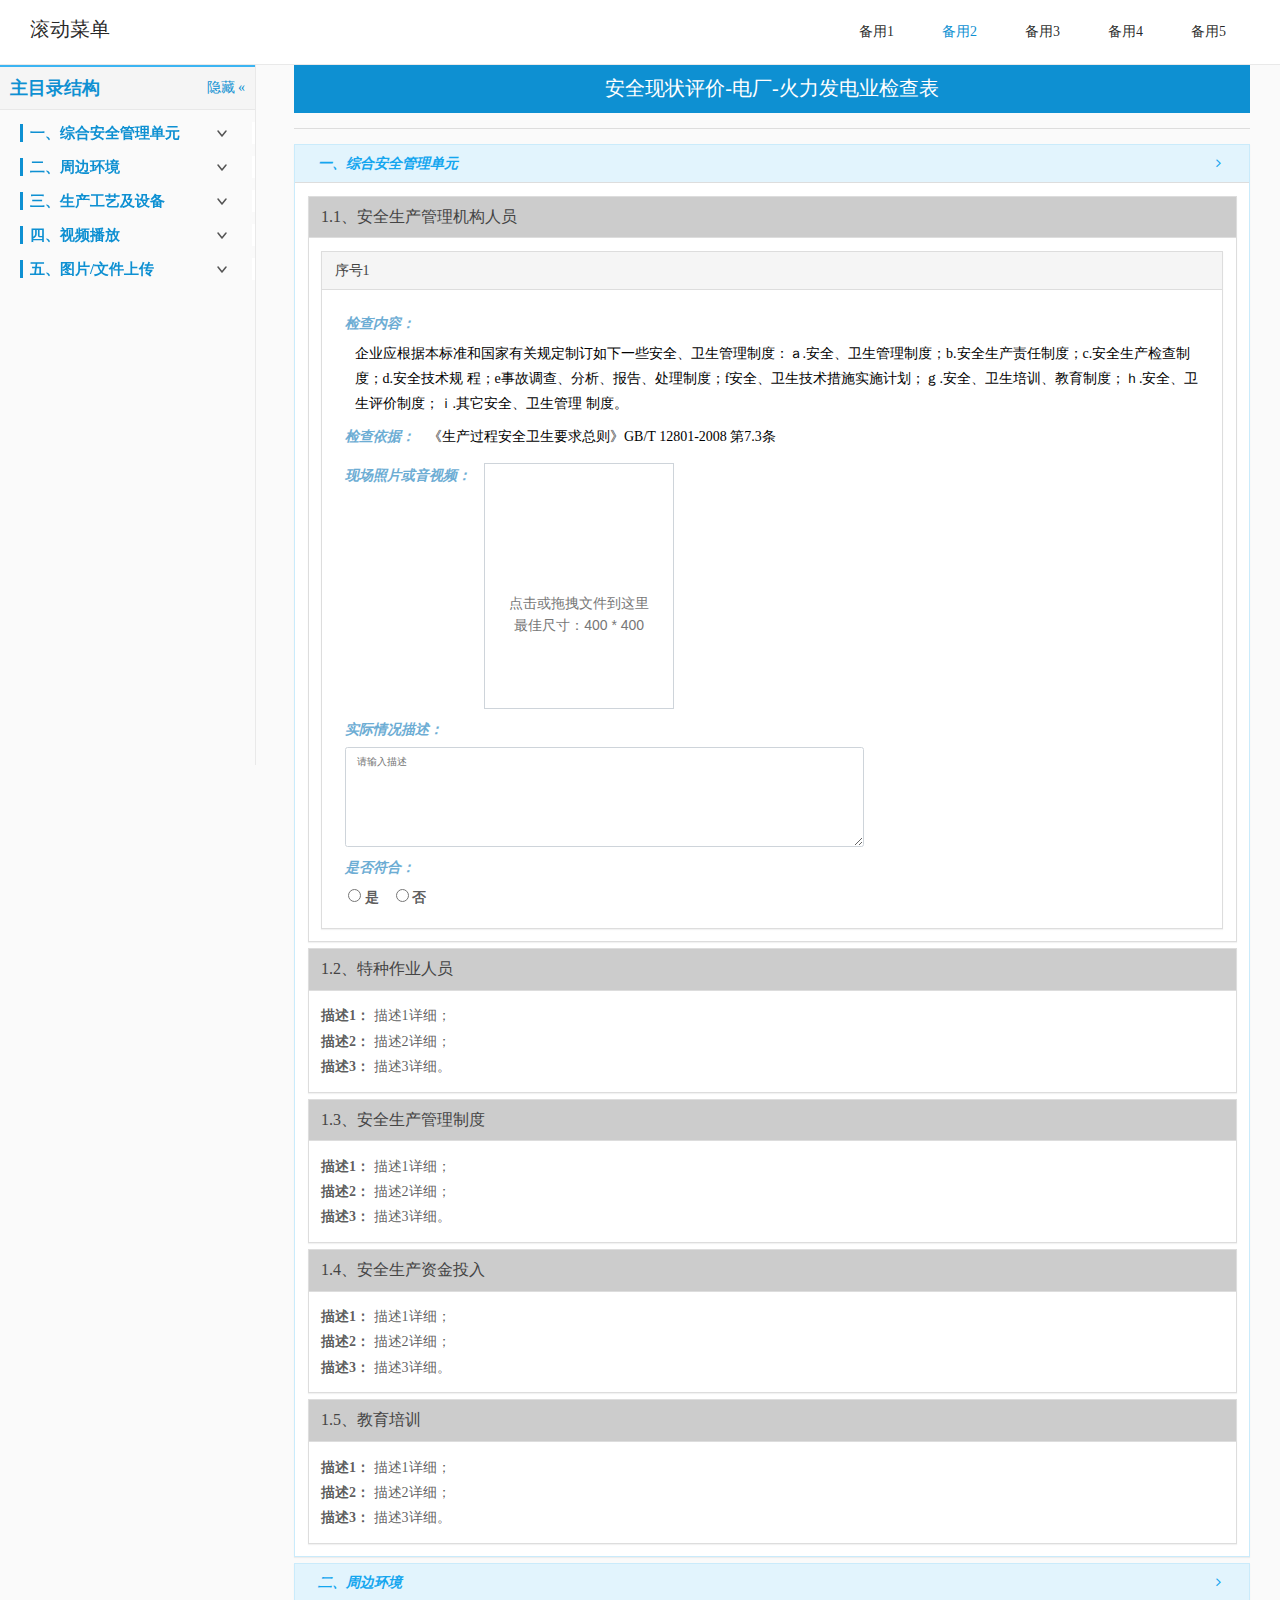
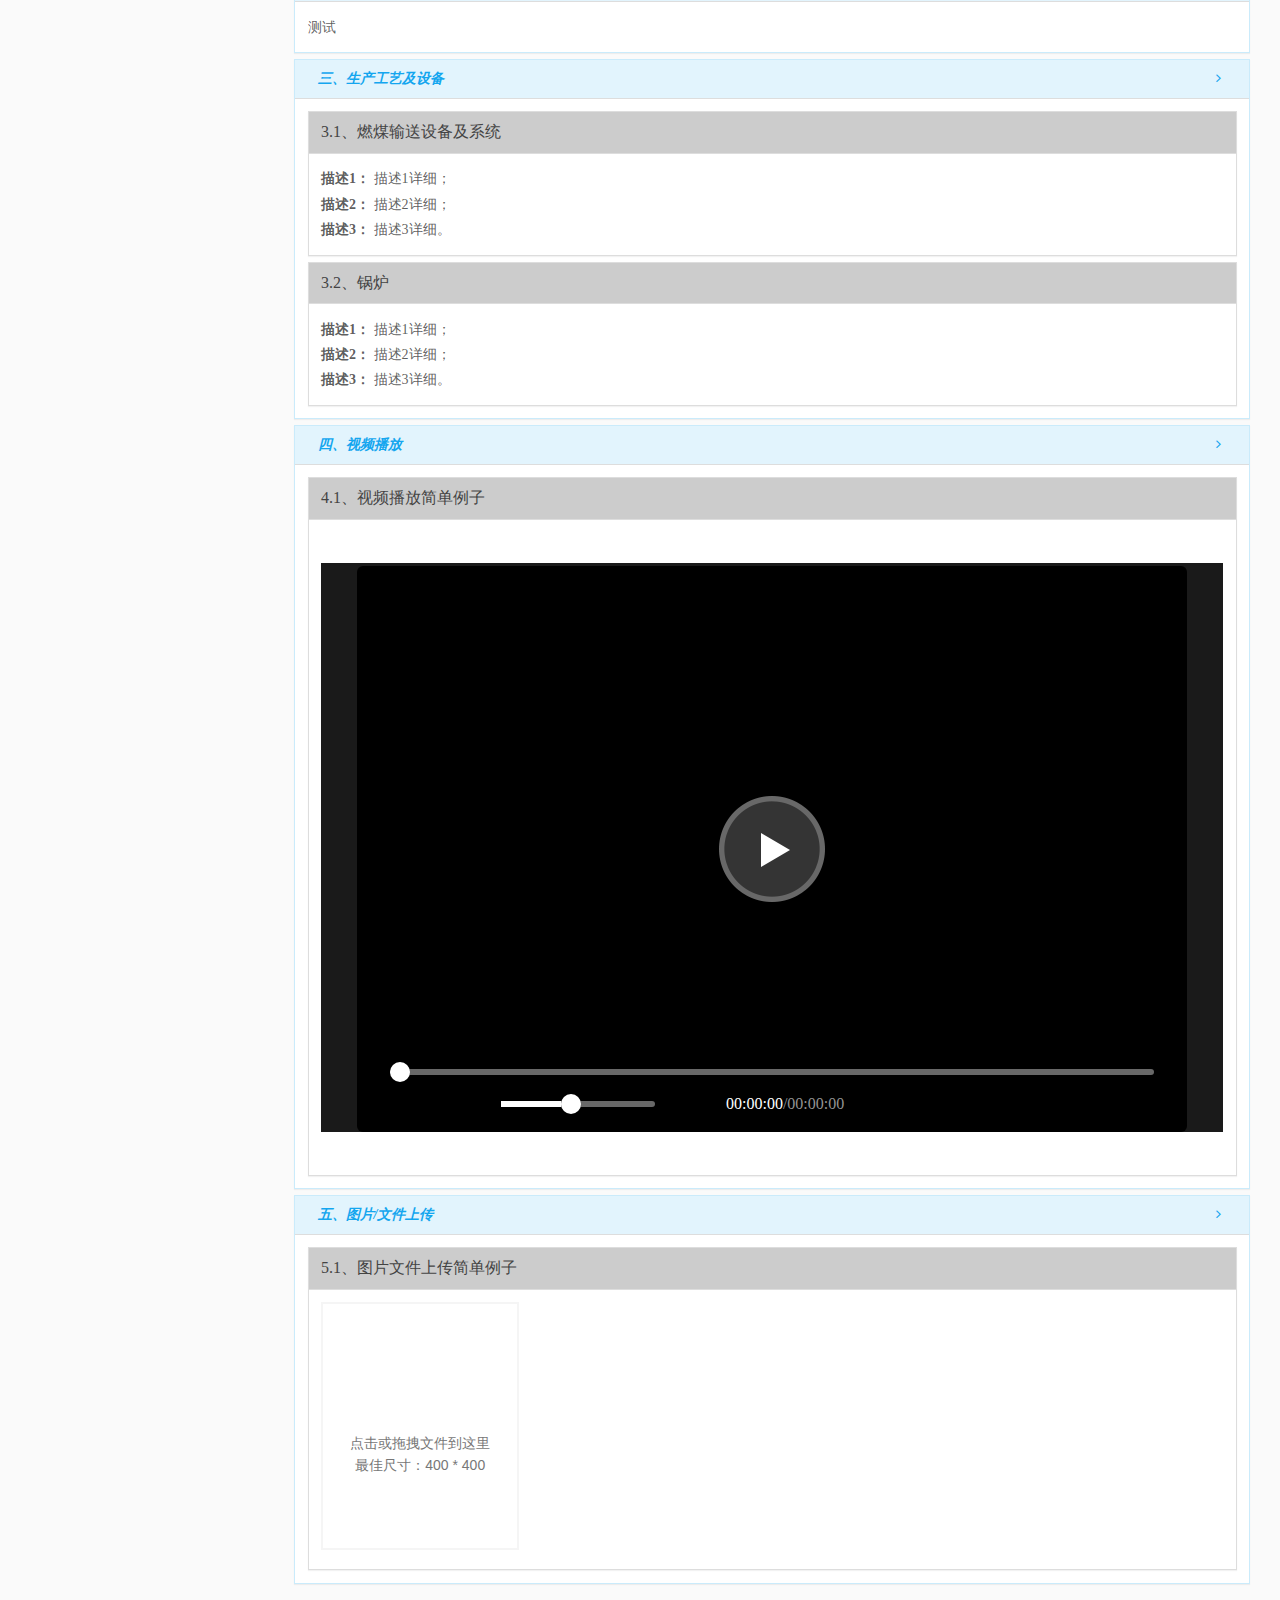
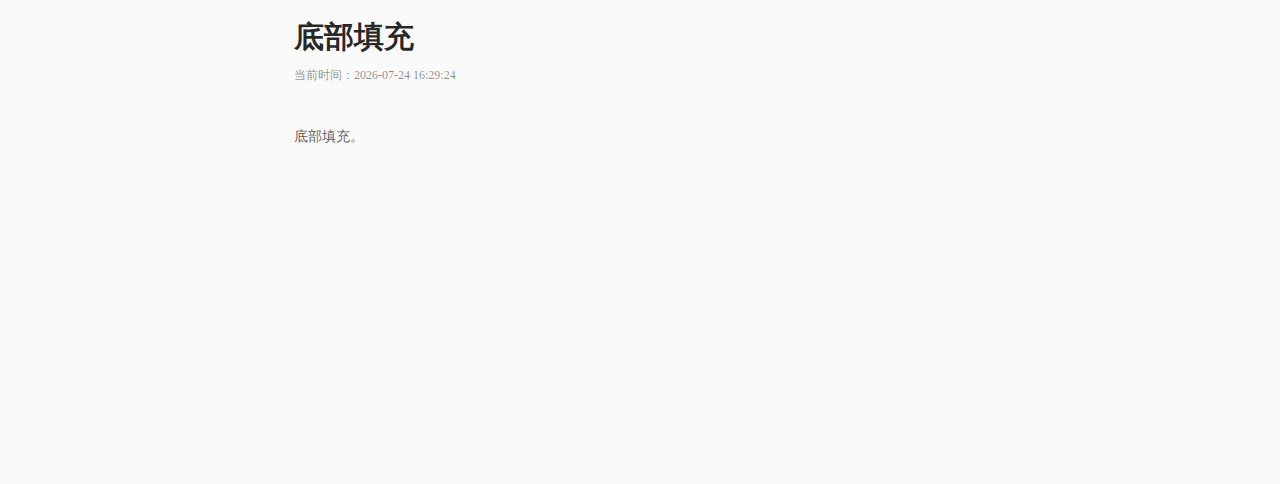
==== commit 8d82f08e: "add content" ====
--- a/锚点菜单1/index.html
+++ b/锚点菜单1/index.html
@@ -118,71 +118,128 @@
 							<div id="business-section-1" class="am-panel-collapse am-collapse">
 								<div class="am-panel-bd">
 									<div class="am-panel am-panel-default">
-										<div class="am-panel-hd" id="p1-1">1.1、安全生产管理机构人员</div>
-										<div class="am-panel-bd">
-											<ul>
-												<li>
-													<strong>描述1：</strong> 描述1详细；
-												</li>
-												<li>
-													<strong>描述2：</strong> 描述2详细；
-												</li>
-												<li>
-													<strong>描述3：</strong> 描述3详细。
-												</li>
-											</ul>
-										</div>
-									</div>
-									<div class="am-panel am-panel-default">
-										<div class="am-panel-hd" id="p1-2">1.2、特种作业人员</div>
-										<div class="am-panel-bd">
-											<ul>
-												<li>
-													<strong>描述1：</strong> 描述1详细；
-												</li>
-												<li>
-													<strong>描述2：</strong> 描述2详细；
-												</li>
-												<li>
-													<strong>描述3：</strong> 描述3详细。
-												</li>
-											</ul>
-										</div>
-									</div>
-									<div class="am-panel am-panel-default">
-										<div class="am-panel-hd" id="p1-3">1.3、安全生产管理制度</div>
-										<div class="am-panel-bd">
-											<ul>
-												<li>
-													<strong>描述1：</strong> 描述1详细；
-												</li>
-												<li>
-													<strong>描述2：</strong> 描述2详细；
-												</li>
-												<li>
-													<strong>描述3：</strong> 描述3详细。
-												</li>
-											</ul>
-										</div>
-									</div>
-									<div class="am-panel am-panel-default">
-										<div class="am-panel-hd" id="p1-4">1.4、安全生产资金投入</div>
-										<div class="am-panel-bd">
-											<ul>
-												<li>
-													<strong>描述1：</strong> 描述1详细；
-												</li>
-												<li>
-													<strong>描述2：</strong> 描述2详细；
-												</li>
-												<li>
-													<strong>描述3：</strong> 描述3详细。
-												</li>
-											</ul>
-										</div>
-									</div>
-									<div class="am-panel am-panel-default">
-										<div class="am-panel-hd" id="p1-5">1.5、教育培训</div>
+										<div class="am-panel-hd content-item-group-title" id="p1-1">1.1、安全生产管理机构人员</div>
+										<div class="am-panel-bd">
+
+											
+											
+											
+											
+											
+											
+											
+											<div class="am-panel am-panel-default">
+												<div class="am-panel-hd content-item-single-title">序号1</div>
+												<div class="am-panel-bd">
+													<div class="content-item">
+														<ul>
+															<li class="content-li">
+																<label><strong>检查内容：</strong></label>
+																<div class="editAble content-check-body">
+																	企业应根据本标准和国家有关规定制订如下一些安全、卫生管理制度：ａ.安全、卫生管理制度；b.安全生产责任制度；c.安全生产检查制度；d.安全技术规
+																	程；e事故调查、分析、报告、处理制度；f安全、卫生技术措施实施计划；ｇ.安全、卫生培训、教育制度；ｈ.安全、卫生评价制度；ｉ.其它安全、卫生管理
+																	制度。
+																</div>
+															</li>
+															<li class="content-li">
+																<label><strong>检查依据：</strong></label>
+																<span class="editAble content-check-dependency">
+																	《生产过程安全卫生要求总则》GB/T 12801-2008 第7.3条
+																</span>
+															</li>
+															<li class="content-li">
+																<label><strong>现场照片或音视频：</strong></label>
+																<div class="content-check-upload">
+																	<input type="file" id="input-file-add" style="display: block;" class="dropify-fr dropify-event" 
+																	data-height="230" data-max-file-size="5M" data-min-width="100" data-max-width="1000" data-min-height="100" data-max-height="1000" 
+																	data-show-remove="false" data-allowed-file-extensions="jpg png gif">
+																</div>
+															</li>
+															<li class="content-li">
+																<label><strong>实际情况描述：</strong></label><br>
+																<textarea placeholder="请输入描述" class="content-check-descript-input m-input m-textarea" rows="3"></textarea>
+															</li>
+														</ul>
+														<div class="content-div">
+															<label><strong>是否符合：</strong></label>
+														</div>
+														<ul>
+															<li class="radio-item-li">
+																<div class="radio-item-div">
+																	<label class="dwRedioStyle dwQuInputLabel "></label>
+																	<input type="radio" name="radio1-1" value="1">
+																	<label class="">是</label></div>
+															</li>
+															<li class="radio-item-li">
+																<div class="radio-item-div">
+																	<label class="dwRedioStyle dwQuInputLabel "></label>
+																	<input type="radio" name="radio1-1" value="0">
+																	<label class="">否</label>
+																</div>
+															</li>
+														</ul>
+													</div>
+												</div>
+											</div>
+											
+											
+											
+											
+											
+											
+											
+										</div>
+									</div>
+									<div class="am-panel am-panel-default">
+										<div class="am-panel-hd content-item-group-title" id="p1-2">1.2、特种作业人员</div>
+										<div class="am-panel-bd">
+											<ul>
+												<li>
+													<strong>描述1：</strong> 描述1详细；
+												</li>
+												<li>
+													<strong>描述2：</strong> 描述2详细；
+												</li>
+												<li>
+													<strong>描述3：</strong> 描述3详细。
+												</li>
+											</ul>
+										</div>
+									</div>
+									<div class="am-panel am-panel-default">
+										<div class="am-panel-hd content-item-group-title" id="p1-3">1.3、安全生产管理制度</div>
+										<div class="am-panel-bd">
+											<ul>
+												<li>
+													<strong>描述1：</strong> 描述1详细；
+												</li>
+												<li>
+													<strong>描述2：</strong> 描述2详细；
+												</li>
+												<li>
+													<strong>描述3：</strong> 描述3详细。
+												</li>
+											</ul>
+										</div>
+									</div>
+									<div class="am-panel am-panel-default">
+										<div class="am-panel-hd content-item-group-title" id="p1-4">1.4、安全生产资金投入</div>
+										<div class="am-panel-bd">
+											<ul>
+												<li>
+													<strong>描述1：</strong> 描述1详细；
+												</li>
+												<li>
+													<strong>描述2：</strong> 描述2详细；
+												</li>
+												<li>
+													<strong>描述3：</strong> 描述3详细。
+												</li>
+											</ul>
+										</div>
+									</div>
+									<div class="am-panel am-panel-default">
+										<div class="am-panel-hd content-item-group-title" id="p1-5">1.5、教育培训</div>
 										<div class="am-panel-bd">
 											<ul>
 												<li>
@@ -223,23 +280,23 @@
 							<div id="business-section-3" class="am-panel-collapse am-collapse">
 								<div class="am-panel-bd">
 									<div class="am-panel am-panel-default">
-										<div class="am-panel-hd" id="p3-1">3.1、燃煤输送设备及系统</div>
-										<div class="am-panel-bd">
-											<ul>
-												<li>
-													<strong>描述1：</strong> 描述1详细；
-												</li>
-												<li>
-													<strong>描述2：</strong> 描述2详细；
-												</li>
-												<li>
-													<strong>描述3：</strong> 描述3详细。
-												</li>
-											</ul>
-										</div>
-									</div>
-									<div class="am-panel am-panel-default">
-										<div class="am-panel-hd" id="p3-2">3.2、锅炉</div>
+										<div class="am-panel-hd content-item-group-title" id="p3-1">3.1、燃煤输送设备及系统</div>
+										<div class="am-panel-bd">
+											<ul>
+												<li>
+													<strong>描述1：</strong> 描述1详细；
+												</li>
+												<li>
+													<strong>描述2：</strong> 描述2详细；
+												</li>
+												<li>
+													<strong>描述3：</strong> 描述3详细。
+												</li>
+											</ul>
+										</div>
+									</div>
+									<div class="am-panel am-panel-default">
+										<div class="am-panel-hd content-item-group-title" id="p3-2">3.2、锅炉</div>
 										<div class="am-panel-bd">
 											<ul>
 												<li>
@@ -267,7 +324,7 @@
 							<div id="business-section-4" class="am-panel-collapse am-collapse">
 								<div class="am-panel-bd">
 									<div class="am-panel am-panel-default">
-										<div class="am-panel-hd" id="p4-1">4.1、视频播放简单例子</div>
+										<div class="am-panel-hd content-item-group-title" id="p4-1">4.1、视频播放简单例子</div>
 										<div class="am-panel-bd">
 											<div class="videos">
 												<!--bottom-->
@@ -349,7 +406,7 @@
 							<div id="business-section-5" class="am-panel-collapse am-collapse">
 								<div class="am-panel-bd">
 									<div class="am-panel am-panel-default">
-										<div class="am-panel-hd" id="p5-1">5.1、图片文件上传简单例子</div>
+										<div class="am-panel-hd content-item-group-title" id="p5-1">5.1、图片文件上传简单例子</div>
 										<div class="am-panel-bd">
 											<div style="display: inline-block; width: 22%; border: 2px solid #f5f5f5;">
 												<input type="file" id="input-file-add" style="display: block;" class="dropify-fr dropify-event" 
--- a/锚点菜单1/statics/css/style.css
+++ b/锚点菜单1/statics/css/style.css
@@ -184,4 +184,121 @@
     font-size: 1.5rem;
     text-align: left;
     font-weight: 700;
-}+}
+
+.am-panel-bd .index-hd {
+    padding: 5px 3px;
+    cursor: text;
+    table-layout: fixed;
+    word-break: break-all;
+	vertical-align: middle;
+	color: black;
+	font-size: 16px;
+}
+
+.am-panel-bd .content-item {
+    margin-top: 0;
+    margin-left: 10px;
+}
+
+.am-panel-bd .content-item .content-li,
+.am-panel-bd .content-item .content-div {
+    margin-top: 8px;
+	color: black;
+}
+
+.am-panel-bd .content-item .content-li label,
+.am-panel-bd .content-item .content-div label {
+	color: #6dadd4;
+	font-style: italic;
+}
+
+.am-panel-bd .content-item .content-check-body {
+	margin-left: 10px;
+}
+
+.am-panel-bd .content-item .content-check-dependency {
+	margin-left: 10px;
+}
+
+.am-panel-bd .content-item .content-check-upload {
+	vertical-align: top;
+	margin-left: 10px;
+	display: inline-block;
+	width: 22%;
+	border: 1px solid #ced4da;
+}
+
+.content-check-descript-input {
+	display: block;
+	width: 60%;
+    height: auto;
+    padding: .85rem 1.15rem;
+    font-size: 1rem;
+    line-height: 1.25;
+    color: #495057;
+    background-color: #fff;
+    background-clip: padding-box;
+    border: 1px solid #ced4da;
+    border-radius: .25rem;
+	max-height: 200px;
+    min-height: 100px;
+    -webkit-transition: border-color 0.15s ease-in-out,-webkit-box-shadow 0.15s ease-in-out;
+    transition: border-color 0.15s ease-in-out,-webkit-box-shadow 0.15s ease-in-out;
+    transition: border-color 0.15s ease-in-out,box-shadow 0.15s ease-in-out;
+    transition: border-color 0.15s ease-in-out,box-shadow 0.15s ease-in-out,-webkit-box-shadow 0.15s ease-in-out;
+}
+
+.content-check-descript-input.focus, .content-check-descript-input:focus {
+    border-color: #716aca;
+    color: #575962;
+    -webkit-box-shadow: none;
+    box-shadow: none;
+	outline: 0;
+}
+
+.am-panel-bd .content-item .radio-item-li {
+	display: inline-block;
+	margin-right: 10px;
+}
+
+.am-panel .content-item-group-title {
+	font-size: 16px;
+	background-color: #cccccc;
+}
+
+.am-panel .content-item-single-title {
+	
+}
+
+
+
+
+
+
+
+
+
+
+
+
+
+
+
+
+
+
+
+
+
+
+
+
+
+
+
+
+
+
+
+
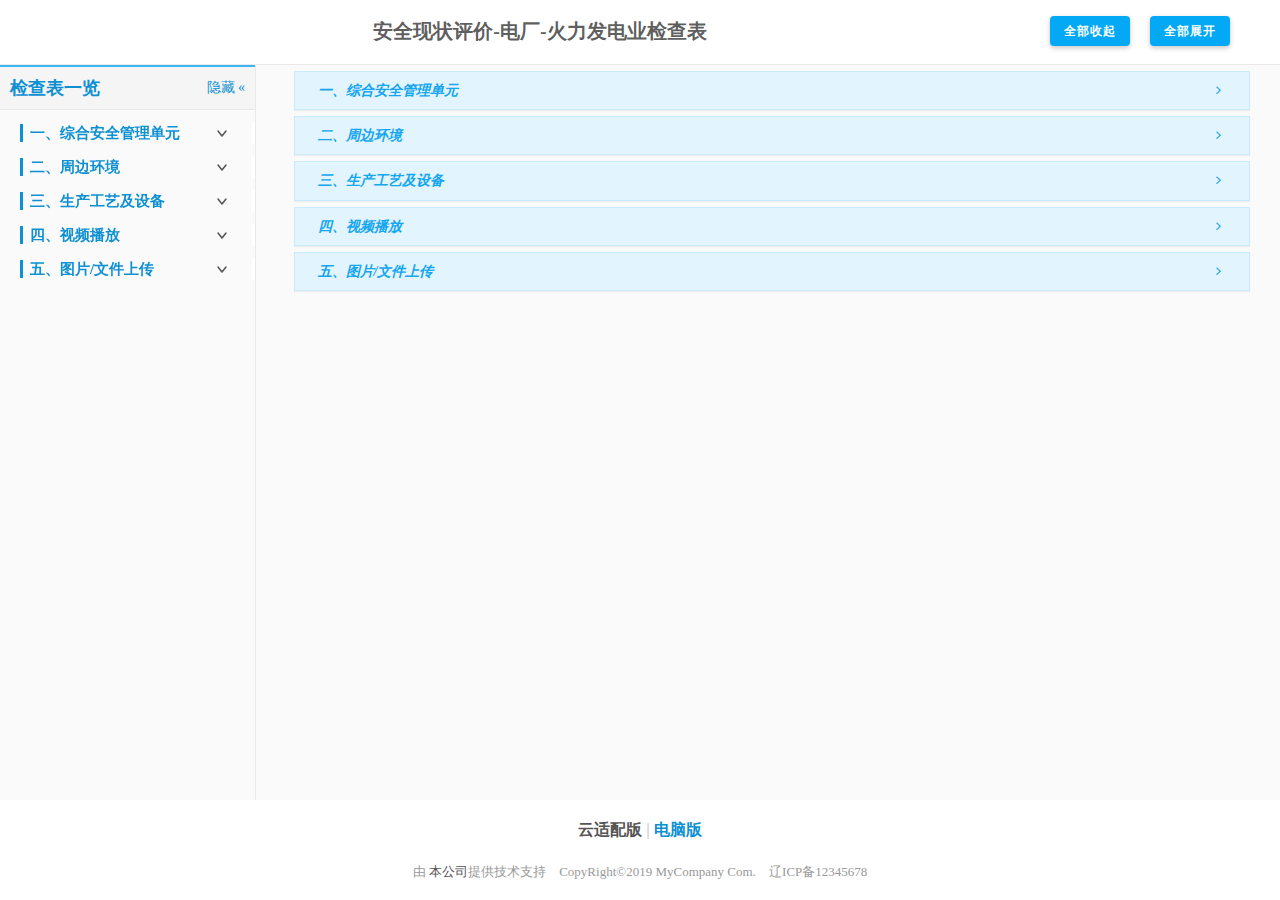
==== commit 8558bebc: "finish content part edit and adjust whole layout and position" ====
--- a/锚点菜单1/index.html
+++ b/锚点菜单1/index.html
@@ -10,16 +10,20 @@
 		<!-- <link rel="stylesheet" type="text/css" href="statics/css/amazeui.css" /> -->
 		<link rel="stylesheet" type="text/css" href="statics/css/adjust.css" />
 		<link rel="stylesheet" type="text/css" href="statics/css/style.css" />
+		<link rel="stylesheet" type="text/css" href="statics/css/component.css" />
 	</head>
 	<body>
 	<!--顶部导航-->
 	<div class="page-title-fixed">
 		<div class="container">
-			<h1 class="logo">
-				<a href="#">
-					<span class="logo-name">滚动菜单</span>
-				</a>
-			</h1>
+			<div class="top-header">
+				<div>
+					<span class="logo-name">安全现状评价-电厂-火力发电业检查表</span>
+					<span><button class="rkmd-btn btn-sm btn-lightBlue open-checklist-all ripple-effect" style="float: right; width: 80px; margin-right: 20px">全部展开</button></span>
+					<span><button class="rkmd-btn btn-sm btn-lightBlue collapse-checklist-all ripple-effect" style="float: right; width: 80px; margin-right: 20px">全部收起</button></span>
+				</div>
+			</div>
+			<!--
 			<ul class="page-menus">
 				<li>
 					<a href="javascript:;">备用1</a>
@@ -37,6 +41,7 @@
 					<a href="javascript:;">备用5</a>
 				</li>
 			</ul>
+			-->
 		</div>
 	</div>
 	<!--内容-->
@@ -45,7 +50,7 @@
 			<div class="sidebar-wrapper fixed">
 				<div class="sidebar" data-am-scrollspynav="{offsetTop: 120}">
 					<div data-am-widget="titlebar" class="am-titlebar am-titlebar-multi">
-						<h2 class="am-titlebar-title">主目录结构</h2>
+						<h2 class="am-titlebar-title">检查表一览</h2>
 						<nav class="am-titlebar-nav">
 							<a href="javascript:;" class="menu-top active">隐藏 &laquo;</a>
 						</nav>
@@ -95,18 +100,19 @@
 				-->
 
 				<div class="mainBody" style="width:100%">
-					<div>
+					<!-- <div>
 						<header data-am-widget="header" class="am-header am-header-default">
 							<h1 class="am-header-title">
-								<a href="#title-link">安全现状评价-电厂-火力发电业检查表</a>
+								<span>安全现状评价-电厂-火力发电业检查表</span>
 							</h1>
 						</header>
 					</div>
-					<hr data-am-widget="divider" style="" class="am-divider am-divider-default"/>
+					<hr data-am-widget="divider" style="" class="am-divider am-divider-default"/> -->
 					
 
 					<!-- 折叠框如果做成组加 parent: '#accordion' -->
 					<!-- 例： <h4 class="am-panel-title" data-am-collapse="{parent: '#accordion', target: '#do-not-say-1'}"> -->
+					<!-- <div style="background-color: #FAFAFA;height: 7px;z-index: 1000;color: black;position: fixed;width: 83%;margin-top: -7px;border-bottom-color: #caebfb;border-bottom: 1px solid #caebfb;"></div> -->
 					<div class="am-panel-group" id="accordion">
 						<div class="am-panel am-panel-secondary">
 							<div class="am-panel-hd">
@@ -120,138 +126,26 @@
 									<div class="am-panel am-panel-default">
 										<div class="am-panel-hd content-item-group-title" id="p1-1">1.1、安全生产管理机构人员</div>
 										<div class="am-panel-bd">
-
-											
-											
-											
-											
-											
-											
-											
-											<div class="am-panel am-panel-default">
-												<div class="am-panel-hd content-item-single-title">序号1</div>
-												<div class="am-panel-bd">
-													<div class="content-item">
-														<ul>
-															<li class="content-li">
-																<label><strong>检查内容：</strong></label>
-																<div class="editAble content-check-body">
-																	企业应根据本标准和国家有关规定制订如下一些安全、卫生管理制度：ａ.安全、卫生管理制度；b.安全生产责任制度；c.安全生产检查制度；d.安全技术规
-																	程；e事故调查、分析、报告、处理制度；f安全、卫生技术措施实施计划；ｇ.安全、卫生培训、教育制度；ｈ.安全、卫生评价制度；ｉ.其它安全、卫生管理
-																	制度。
-																</div>
-															</li>
-															<li class="content-li">
-																<label><strong>检查依据：</strong></label>
-																<span class="editAble content-check-dependency">
-																	《生产过程安全卫生要求总则》GB/T 12801-2008 第7.3条
-																</span>
-															</li>
-															<li class="content-li">
-																<label><strong>现场照片或音视频：</strong></label>
-																<div class="content-check-upload">
-																	<input type="file" id="input-file-add" style="display: block;" class="dropify-fr dropify-event" 
-																	data-height="230" data-max-file-size="5M" data-min-width="100" data-max-width="1000" data-min-height="100" data-max-height="1000" 
-																	data-show-remove="false" data-allowed-file-extensions="jpg png gif">
-																</div>
-															</li>
-															<li class="content-li">
-																<label><strong>实际情况描述：</strong></label><br>
-																<textarea placeholder="请输入描述" class="content-check-descript-input m-input m-textarea" rows="3"></textarea>
-															</li>
-														</ul>
-														<div class="content-div">
-															<label><strong>是否符合：</strong></label>
-														</div>
-														<ul>
-															<li class="radio-item-li">
-																<div class="radio-item-div">
-																	<label class="dwRedioStyle dwQuInputLabel "></label>
-																	<input type="radio" name="radio1-1" value="1">
-																	<label class="">是</label></div>
-															</li>
-															<li class="radio-item-li">
-																<div class="radio-item-div">
-																	<label class="dwRedioStyle dwQuInputLabel "></label>
-																	<input type="radio" name="radio1-1" value="0">
-																	<label class="">否</label>
-																</div>
-															</li>
-														</ul>
-													</div>
-												</div>
-											</div>
-											
-											
-											
-											
-											
-											
-											
 										</div>
 									</div>
 									<div class="am-panel am-panel-default">
 										<div class="am-panel-hd content-item-group-title" id="p1-2">1.2、特种作业人员</div>
 										<div class="am-panel-bd">
-											<ul>
-												<li>
-													<strong>描述1：</strong> 描述1详细；
-												</li>
-												<li>
-													<strong>描述2：</strong> 描述2详细；
-												</li>
-												<li>
-													<strong>描述3：</strong> 描述3详细。
-												</li>
-											</ul>
 										</div>
 									</div>
 									<div class="am-panel am-panel-default">
 										<div class="am-panel-hd content-item-group-title" id="p1-3">1.3、安全生产管理制度</div>
 										<div class="am-panel-bd">
-											<ul>
-												<li>
-													<strong>描述1：</strong> 描述1详细；
-												</li>
-												<li>
-													<strong>描述2：</strong> 描述2详细；
-												</li>
-												<li>
-													<strong>描述3：</strong> 描述3详细。
-												</li>
-											</ul>
 										</div>
 									</div>
 									<div class="am-panel am-panel-default">
 										<div class="am-panel-hd content-item-group-title" id="p1-4">1.4、安全生产资金投入</div>
 										<div class="am-panel-bd">
-											<ul>
-												<li>
-													<strong>描述1：</strong> 描述1详细；
-												</li>
-												<li>
-													<strong>描述2：</strong> 描述2详细；
-												</li>
-												<li>
-													<strong>描述3：</strong> 描述3详细。
-												</li>
-											</ul>
 										</div>
 									</div>
 									<div class="am-panel am-panel-default">
 										<div class="am-panel-hd content-item-group-title" id="p1-5">1.5、教育培训</div>
 										<div class="am-panel-bd">
-											<ul>
-												<li>
-													<strong>描述1：</strong> 描述1详细；
-												</li>
-												<li>
-													<strong>描述2：</strong> 描述2详细；
-												</li>
-												<li>
-													<strong>描述3：</strong> 描述3详细。
-												</li>
-											</ul>
 										</div>
 									</div>
 								</div>
@@ -266,7 +160,7 @@
 							</div>
 							<div id="business-section-2" class="am-panel-collapse am-collapse">
 								<div class="am-panel-bd">
-									测试
+									没有2.1要定义特殊的结构，对整体影响大，待定
 								</div>
 							</div>
 						</div>
@@ -282,33 +176,11 @@
 									<div class="am-panel am-panel-default">
 										<div class="am-panel-hd content-item-group-title" id="p3-1">3.1、燃煤输送设备及系统</div>
 										<div class="am-panel-bd">
-											<ul>
-												<li>
-													<strong>描述1：</strong> 描述1详细；
-												</li>
-												<li>
-													<strong>描述2：</strong> 描述2详细；
-												</li>
-												<li>
-													<strong>描述3：</strong> 描述3详细。
-												</li>
-											</ul>
 										</div>
 									</div>
 									<div class="am-panel am-panel-default">
 										<div class="am-panel-hd content-item-group-title" id="p3-2">3.2、锅炉</div>
 										<div class="am-panel-bd">
-											<ul>
-												<li>
-													<strong>描述1：</strong> 描述1详细；
-												</li>
-												<li>
-													<strong>描述2：</strong> 描述2详细；
-												</li>
-												<li>
-													<strong>描述3：</strong> 描述3详细。
-												</li>
-											</ul>
 										</div>
 									</div>
 								</div>
@@ -421,20 +293,43 @@
 						
 					</div>
 				</div>
-				<div class="markdown">
-					<h1>
-						底部填充<span class="metadata">当前时间：<span class="show-time"></span></span>
-					</h1>
-					<p>底部填充。</p>
-				</div>
 			</div>
 		</div>
+		
+		
+		
+		
 		<!--图片弹窗-->
 		<!--<div class="imgtc">
 			<img src=""/>
 		</div>-->
+		<footer data-am-widget="footer" class="am-footer am-footer-default" data-am-footer="{  }">
+			<div class="am-footer-switch">
+				<span class="am-footer-ysp" data-rel="mobile" data-am-modal="{target: '#am-switch-mode'}">云适配版</span>
+				<span class="am-footer-divider">|</span>
+				<a id="godesktop" data-rel="desktop" class="am-footer-desktop" href="#">电脑版</a>
+			</div>
+			<div class="am-footer-miscs ">
+				<p>由
+					<a href="http://XXX/" title="本公司" target="_blank">本公司</a>提供技术支持</p>
+				<p>CopyRight©2019 MyCompany Com.</p>
+				<p>辽ICP备12345678</p>
+			</div>
+		</footer>
+		<div id="am-footer-modal" class="am-modal am-modal-no-btn am-switch-mode-m am-switch-mode-m-default">
+			<div class="am-modal-dialog">
+				<div class="am-modal-hd am-modal-footer-hd">
+					<a href="javascript:void(0)" data-dismiss="modal" class="am-close am-close-spin" data-am-modal-close>&times;</a>
+				</div>
+				<div class="am-modal-bd">您正在浏览的是
+					<span class="am-switch-mode-owner">云适配</span>
+					<span class="am-switch-mode-slogan">为您当前手机订制的移动网站。</span>
+				</div>
+			</div>
+		</div>
+		<div class="scroll-to-top scroll-to-target" data-target="html" style="display: none;"><span class="fa fa-angle-up"></span></div>
 	</div>
-
+	
 	<script src="statics/js/jquery-1.11.0.js" type="text/javascript" charset="utf-8"></script>
 	<script src="statics/js/menu.js" type="text/javascript" charset="utf-8"></script>
 	<script src="statics/js/video.js" type="text/javascript" charset="utf-8"></script>
--- a/锚点菜单1/statics/css/style.css
+++ b/锚点菜单1/statics/css/style.css
@@ -1,9 +1,31 @@
 @charset "utf-8";
 
 *{margin:0;padding:0;box-sizing:border-box}
+html,
+body {
+	height: 100%;
+	margin: 0;
+	padding: 0;
+}
 body{color:rgba(0,0,0,.65);font-size:14px;line-height:1.8;font-family:"微软雅黑";background:#FAFAFA}
 a{text-decoration:none;color:#0e90d2}
-a:hover{color:#0e90d2!important;cursor:pointer}
+.menu-item a:hover{
+	color:#0e90d2 !important;
+	cursor:pointer;
+}
+
+.top-header {
+	float: left;
+    margin: 0;
+    padding: 16px 0;
+    height: 64px;
+    line-height: 30px;
+    font-weight: 600;
+    width: 100%;
+    text-align: center;
+	height:64px;
+}
+
 em{font-style:normal}
 ul{list-style:none}
 h1,h2,h3,h4,h5,h6{margin-bottom:1em;color:rgba(0,0,0,.85)}
@@ -19,10 +41,19 @@
 .page-title-fixed .page-menus li .active{color:#0e90d2}
 .page-title-fixed .page-menus li .am-active{color:#0e90d2}
 /*内容*/
-.wrapper{padding-top:64px}
-.container{
+.wrapper {
+	padding-top:64px;
+    min-height: 100%;
+	position: relative;
+}
+
+.wrapper .container {
+	padding-bottom: 100px;
+	height: auto;
+}
+
+.container {
 	width:100%;
-	/*max-width:1300px;*/
 	margin:0 auto;
 	padding:0px 30px 0px 0px;
 }
@@ -42,7 +73,7 @@
     -o-transition: all 1s ease-out;
     transition: all 1s ease-out;
 }
-.sidebar-wrapper.fixed{position:fixed;top:45px;height:80%;overflow-y:auto}
+.sidebar-wrapper.fixed{position:fixed;top:45px;height:100%;overflow-y:auto}
 .sidebar{padding:0}
 .sidebar .menu-group{
 	margin-left:-12px;
@@ -122,6 +153,11 @@
 .menu-item-1{
 	padding-top:12px;
 }
+
+.am-panel-group {
+	margin-top: 7px;
+}
+
 .am-titlebar-default {
     margin-left: 10px;
     margin-right: 0px;
@@ -207,8 +243,8 @@
 	color: black;
 }
 
-.am-panel-bd .content-item .content-li label,
-.am-panel-bd .content-item .content-div label {
+.am-panel-bd .content-item .content-li label:nth-child(1),
+.am-panel-bd .content-item .content-div label:nth-child(1) {
 	color: #6dadd4;
 	font-style: italic;
 }
@@ -224,17 +260,19 @@
 .am-panel-bd .content-item .content-check-upload {
 	vertical-align: top;
 	margin-left: 10px;
+	margin-bottom: 5px;
 	display: inline-block;
 	width: 22%;
 	border: 1px solid #ced4da;
 }
 
-.content-check-descript-input {
+.content-check-descript-input,
+.content-check-improve-input {
 	display: block;
 	width: 60%;
     height: auto;
     padding: .85rem 1.15rem;
-    font-size: 1rem;
+    font-size: 14px;
     line-height: 1.25;
     color: #495057;
     background-color: #fff;
@@ -249,7 +287,8 @@
     transition: border-color 0.15s ease-in-out,box-shadow 0.15s ease-in-out,-webkit-box-shadow 0.15s ease-in-out;
 }
 
-.content-check-descript-input.focus, .content-check-descript-input:focus {
+.content-check-descript-input.focus, .content-check-descript-input:focus,
+.content-check-improve-input.focus, .content-check-improve-input:focus {
     border-color: #716aca;
     color: #575962;
     -webkit-box-shadow: none;
@@ -268,37 +307,117 @@
 }
 
 .am-panel .content-item-single-title {
-	
-}
-
-
-
-
-
-
-
-
-
-
-
-
-
-
-
-
-
-
-
-
-
-
-
-
-
-
-
-
-
-
-
-
+	font-size: 15px;
+    font-weight: 600;
+}
+
+.am-panel-bd .content-item .content-div .radio-item-li label {
+	font-weight: 400;
+}
+
+input::-webkit-input-placeholder, textarea::-webkit-input-placeholder {
+  color: #b9b9b9;
+  font-size: 14px;
+}
+
+input:-moz-placeholder, textarea:-moz-placeholder {
+  color: #b9b9b9;
+  font-size: 14px;
+}
+
+input::-moz-placeholder, textarea::-moz-placeholder {
+  color: #b9b9b9;
+  font-size: 14px;
+}
+
+input:-ms-input-placeholder, textarea:-ms-input-placeholder {
+  color: #b9b9b9;
+  font-size: 14px;
+}
+
+footer {
+	position: absolute;
+	left: 0;
+	bottom: 0;
+	width: 100%;
+	height: 100px;
+	z-index:100;
+}
+
+.scroll-to-top {
+    background: #43c3ea;
+    border: 2px solid #43c3ea;
+    border-radius: 5%;
+    bottom: 25px;
+    color: #fff;
+    cursor: pointer;
+    display: none;
+    font-size: 30px;
+    font-weight: normal;
+    height: 45px;
+    line-height: 36px;
+    position: fixed;
+    right: 15px;
+    text-align: center;
+    transition: all 500ms ease 0s;
+    width: 45px;
+    z-index: 99999;
+    -webkit-box-shadow: 0px 8px 23px -6px rgba(27,27,27,1);
+    -moz-box-shadow: 0px 8px 23px -6px rgba(27,27,27,1);
+    box-shadow: 0px 8px 23px -6px rgba(27,27,27,1);
+}
+
+.scroll-to-top:hover {
+  border: 2px solid #43c3ea;
+  color: #fff;
+  background: #152545;
+}
+
+.fa {
+    display: inline-block;
+    font: normal normal normal 14px/1 FontAwesome;
+    font-size: inherit;
+    text-rendering: auto;
+    -webkit-font-smoothing: antialiased;
+    -moz-osx-font-smoothing: grayscale;
+}
+
+.fa-angle-up:before {
+    content: "\f106";
+}
+
+:after, :before {
+    -webkit-box-sizing: border-box;
+    -moz-box-sizing: border-box;
+    box-sizing: border-box;
+}
+
+
+
+
+
+
+
+
+
+
+
+
+
+
+
+
+
+
+
+
+
+
+
+
+
+
+
+
+
+
--- a/锚点菜单1/statics/css/component.css
+++ b/锚点菜单1/statics/css/component.css
@@ -0,0 +1,343 @@
+/* ----------------------------------------------------------------------
+  Material Design Raised Buttons
+------------------------------------------------------------------------- */
+.rkmd-btn {
+  display: inline-block;
+  position: relative;
+  cursor: pointer;
+  height: 35px;
+  line-height: 35px;
+  padding: 0 1.5rem;
+  color: #424242;
+  font-size: 15px;
+  font-weight: 600;
+  font-family: "Microsoft Yahei",'yahei','Open Sans', sans-serif;
+  letter-spacing: .8px;
+  text-align: center;
+  text-decoration: none;
+  /* text-transform: uppercase; */
+  vertical-align: middle;
+  white-space: nowrap;
+  outline: none;
+  border: none;
+  -webkit-user-select: none;
+     -moz-user-select: none;
+      -ms-user-select: none;
+          user-select: none;
+  border-radius: 4px;
+  -webkit-transition: all .3s ease-out;
+  transition: all .3s ease-out;
+  box-shadow: 0 2px 5px 0 rgba(0, 0, 0, 0.225);
+}
+.rkmd-btn:hover {
+  text-decoration: none;
+  box-shadow: 0 4px 10px 0px rgba(0, 0, 0, 0.225);
+}
+
+/* ----------------------------------------------------------------------
+  Material Design Fab Buttons
+------------------------------------------------------------------------- */
+.rkmd-btn.btn-fab, .rkmd-btn.btn-fab-mini {
+  overflow: hidden;
+  position: relative;
+  margin: auto;
+  padding: 0;
+  line-height: normal;
+  border-radius: 50%;
+  box-shadow: 0 2px 5px 1px rgba(0, 0, 0, 0.3);
+}
+.rkmd-btn.btn-fab:hover, .rkmd-btn.btn-fab-mini:hover {
+  box-shadow: 0 4px 11px 0px rgba(0, 0, 0, 0.375);
+}
+.rkmd-btn.btn-fab i, .rkmd-btn.btn-fab-mini i {
+  display: inline-block;
+  float: none;
+  width: inherit;
+  margin: 0;
+  font-size: inherit;
+  text-align: center;
+  line-height: none;
+  vertical-align: middle;
+}
+.rkmd-btn.btn-fab {
+  width: 56px;
+  height: 56px;
+  font-size: 28px;
+}
+.rkmd-btn.btn-fab-mini {
+  width: 30px;
+  height: 30px;
+  font-size: 24px;
+}
+
+/* Buttons Color */
+.rkmd-btn.btn-lightBlue {
+  color: #FFF;
+  background-color: #03a9f4;
+  /* background-color: #006dc7; */
+}
+.rkmd-btn.btn-lightBlue:hover {
+  background-color: #23b9fc;
+}
+.rkmd-btn.btn-white {
+  color: #444;
+  background-color: #FFF;
+}
+.rkmd-btn.btn-white:hover {
+  background-color: #fafafa;
+}
+.rkmd-btn.btn-black {
+  color: #bdbdbd;
+  background-color: #111;
+}
+.rkmd-btn.btn-black:hover {
+  background-color: #252525;
+}
+.rkmd-btn.btn-grey {
+  color: #757575;
+  background-color: #f5f5f5;
+}
+.rkmd-btn.btn-grey:hover {
+  background-color: #ebebeb;
+}
+.rkmd-btn.btn-orange {
+  color: #FFF;
+  background-color: #ff9800;
+}
+.rkmd-btn.btn-orange:hover {
+  background-color: #ffa829;
+}
+.rkmd-btn.btn-amber {
+  color: #FFF;
+  background-color: #ffc107;
+}
+.rkmd-btn.btn-amber:hover {
+  background-color: #ffcb30;
+}
+.rkmd-btn.btn-green {
+  color: #FFF;
+  background-color: #4caf50;
+}
+.rkmd-btn.btn-green:hover {
+  background-color: #67bd6a;
+}
+.rkmd-btn.btn-teal {
+  color: #FFF;
+  background-color: #009688;
+}
+.rkmd-btn.btn-teal:hover {
+  background-color: #00bfad;
+}
+.rkmd-btn.btn-cyan {
+  color: #FFF;
+  background-color: #00bcd4;
+}
+.rkmd-btn.btn-cyan:hover {
+  background-color: #00e0fd;
+}
+.rkmd-btn.btn-indigo {
+  color: #FFF;
+  background-color: #3f51b5;
+}
+.rkmd-btn.btn-indigo:hover {
+  background-color: #5869c5;
+}
+.rkmd-btn.btn-deepPurple {
+  color: #FFF;
+  background-color: #673ab7;
+}
+.rkmd-btn.btn-deepPurple:hover {
+  background-color: #7c52c8;
+}
+.rkmd-btn.btn-pink {
+  color: #FFF;
+  background-color: #e91e63;
+}
+.rkmd-btn.btn-pink:hover {
+  background-color: #ed437d;
+}
+.rkmd-btn.btn-red {
+  color: #FFF;
+  background-color: #f44336;
+}
+.rkmd-btn.btn-red:hover {
+  background-color: #f6675d;
+}
+.rkmd-btn.btn-yellow {
+  color: #FFF;
+  background-color: #ffeb3b;
+}
+.rkmd-btn.btn-yellow:hover {
+  background-color: #f8de00;
+}
+.rkmd-btn.btn-lime {
+  color: #FFF;
+  background-color: #cddc39;
+}
+.rkmd-btn.btn-lime:hover {
+  background-color: #bac923;
+}
+.rkmd-btn.btn-brown {
+  color: #FFF;
+  background-color: #795548;
+}
+.rkmd-btn.btn-brown:hover {
+  background-color: #936757;
+}
+
+/* Raised Buttons Size (Not work in Fab Buttons) */
+.rkmd-btn.btn-lg {
+  height: 48px;
+  line-height: 48px;
+}
+.rkmd-btn.btn-sm {
+  height: 30px;
+  padding: 0 1rem;
+  line-height: 30px;
+  font-size: 12px;
+}
+.rkmd-btn.btn-xs {
+  height: 24px;
+  padding: 0 .4rem;
+  line-height: 24px;
+  font-size: 11px;
+  font-weight: 300;
+  letter-spacing: .2px;
+}
+
+/* Raised Buttons Types */
+.rkmd-btn.disabled, .rkmd-btn[disabled] {
+  cursor: default !important;
+  color: #9e9e9e !important;
+  box-shadow: none !important;
+}
+.rkmd-btn.disabled:not(.btn-flat), .rkmd-btn[disabled]:not(.btn-flat) {
+  background-color: #cdcdcd !important;
+}
+.rkmd-btn.disabled:not(.btn-flat):hover, .rkmd-btn[disabled]:not(.btn-flat):hover {
+  background-color: #cdcdcd !important;
+}
+.rkmd-btn.btn-flat {
+  box-shadow: none !important;
+  background-color: transparent !important;
+}
+.rkmd-btn.btn-flat:hover {
+  background-color: #cecece !important;
+  box-shadow: none !important;
+}
+.rkmd-btn.btn-flat.disabled:hover, .rkmd-btn.btn-flat[disabled]:hover {
+  background-color: transparent !important;
+}
+.rkmd-btn.btn-link {
+  color: #3949ab !important;
+  box-shadow: none !important;
+  background-color: transparent !important;
+}
+.rkmd-btn.btn-link:hover {
+  text-decoration: underline !important;
+  background-color: transparent !important;
+  box-shadow: none !important;
+}
+.rkmd-btn.btn-link.disabled, .rkmd-btn.btn-link[disabled] {
+  color: #9fa8da !important;
+  text-decoration: underline !important;
+  background-color: transparent !important;
+}
+.rkmd-btn.btn-link.disabled:hover, .rkmd-btn.btn-link[disabled]:hover {
+  background-color: transparent !important;
+}
+.rkmd-btn i {
+  float: left;
+  width: auto;
+  height: auto;
+  margin-right: 10px;
+  font-size: 1.3rem;
+  line-height: inherit;
+}
+.rkmd-btn i.right {
+  float: right !important;
+  margin: 0;
+  margin-left: 10px;
+}
+
+
+/* 按钮样式微调 */
+.rkmd-little-tuning {
+	height: 30px;
+	line-height: 30px;
+	font-size: 12px;
+	width: 30%;
+	margin: 10px !important;
+}
+
+/* 分页当前激活按钮颜色设置(天蓝色) */
+.pagination-active-lightBlue a {
+	background: #03a9f4 !important;
+}
+
+/* ----------------------------------------------------------------------
+  Material Design Ripple Effect
+------------------------------------------------------------------------- */
+.ripple-effect {
+  display: inline-block;
+  position: relative;
+  overflow: hidden;
+  cursor: pointer;
+  vertical-align: middle;
+  -webkit-user-select: none;
+     -moz-user-select: none;
+      -ms-user-select: none;
+          user-select: none;
+  z-index: 1;
+}
+.ripple-effect .ripple {
+  display: block;
+  position: absolute;
+  border-radius: 100%;
+  background: rgba(255, 255, 255, 0.5);
+  -webkit-transform: scale(0);
+          transform: scale(0);
+  pointer-events: none;
+}
+.ripple-effect.ripple-dark .ripple {
+  background: rgba(0, 0, 0, 0.1) !important;
+}
+.ripple-effect.ripple-red .ripple {
+  background: rgba(244, 67, 54, 0.725) !important;
+}
+.ripple-effect.ripple-orange .ripple {
+  background: rgba(255, 152, 0, 0.725) !important;
+}
+.ripple-effect.ripple-yellow .ripple {
+  background: rgba(255, 235, 59, 0.725) !important;
+}
+.ripple-effect.ripple-green .ripple {
+  background: rgba(76, 175, 80, 0.725) !important;
+}
+.ripple-effect.ripple-purple .ripple {
+  background: rgba(156, 39, 176, 0.725) !important;
+}
+.ripple-effect.ripple-teal .ripple {
+  background: rgba(0, 150, 136, 0.725) !important;
+}
+.ripple-effect.ripple-pink .ripple {
+  background: rgba(233, 30, 99, 0.725) !important;
+}
+.ripple-effect .animated {
+  -webkit-animation: ripple 0.6s linear;
+          animation: ripple 0.6s linear;
+}
+@-webkit-keyframes ripple {
+  100% {
+    opacity: 0;
+    -webkit-transform: scale(2.5);
+            transform: scale(2.5);
+  }
+}
+@keyframes ripple {
+  100% {
+    opacity: 0;
+    -webkit-transform: scale(2.5);
+            transform: scale(2.5);
+  }
+}